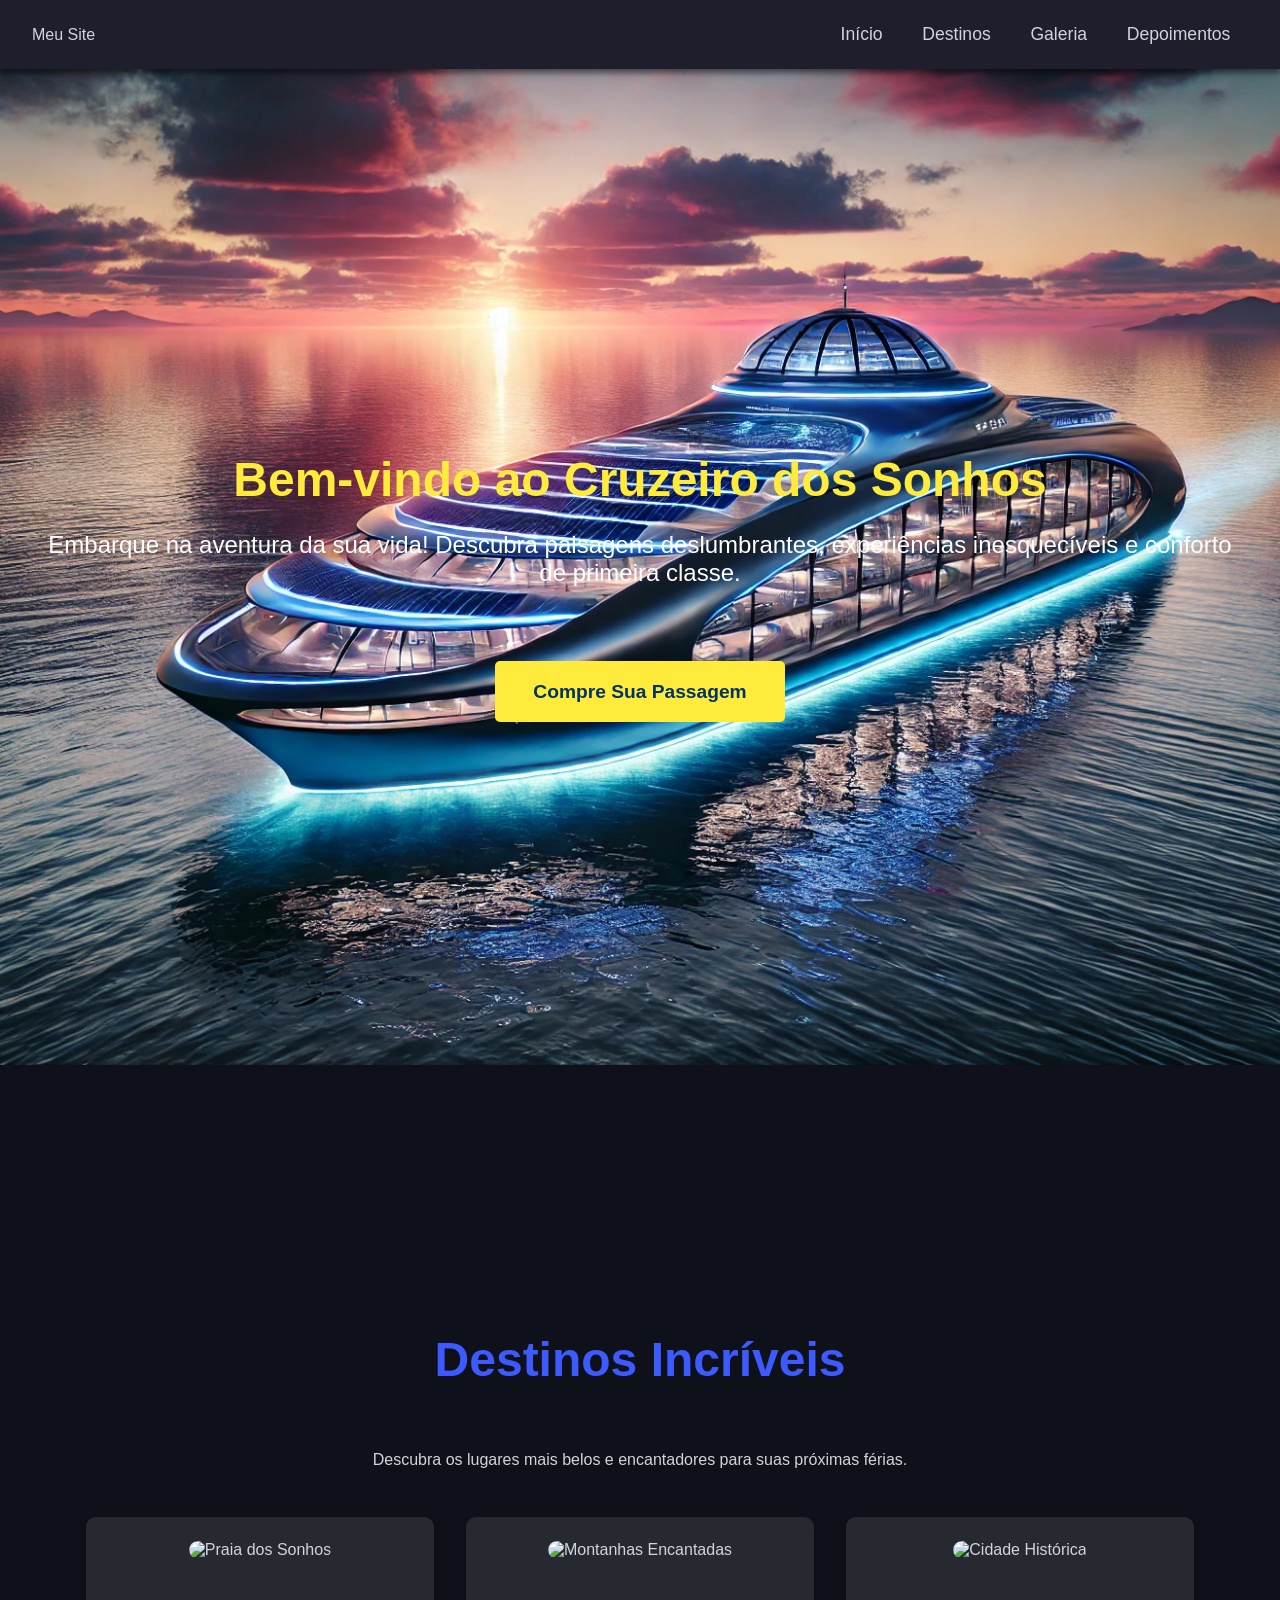
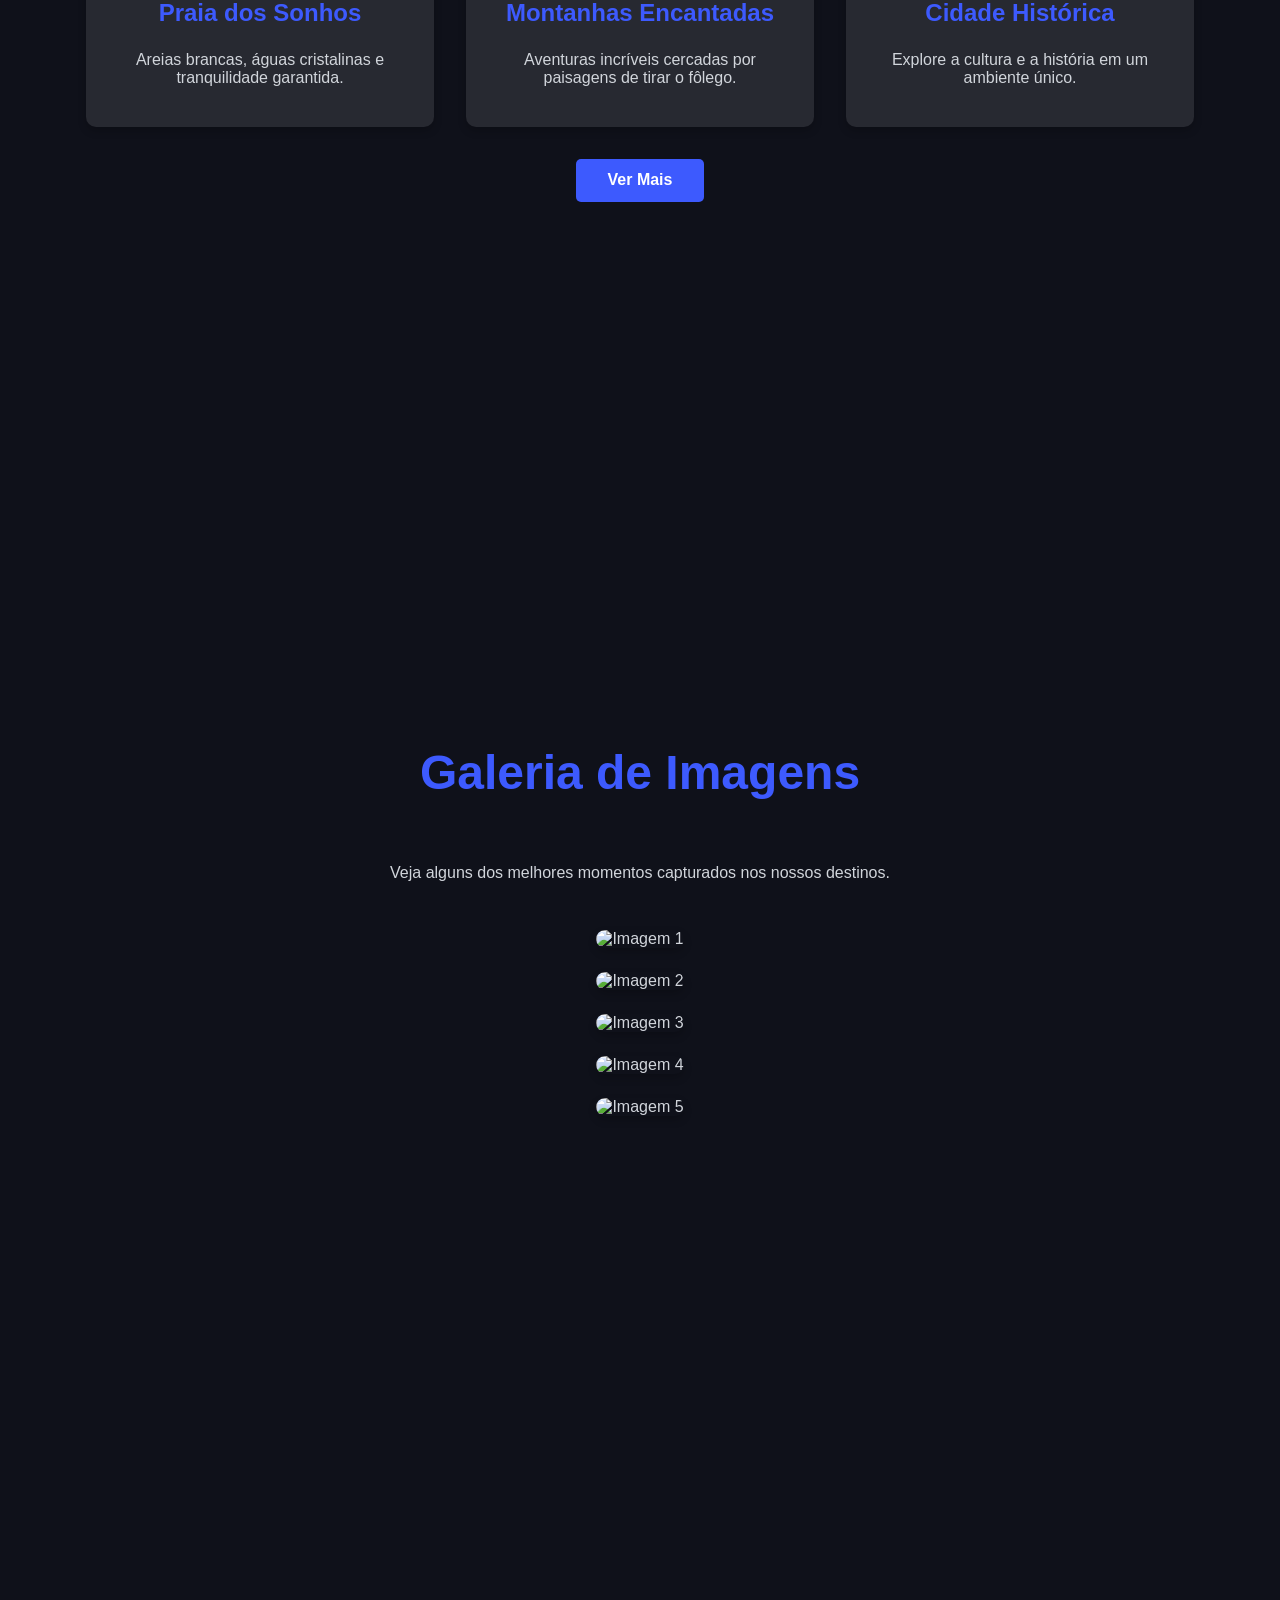
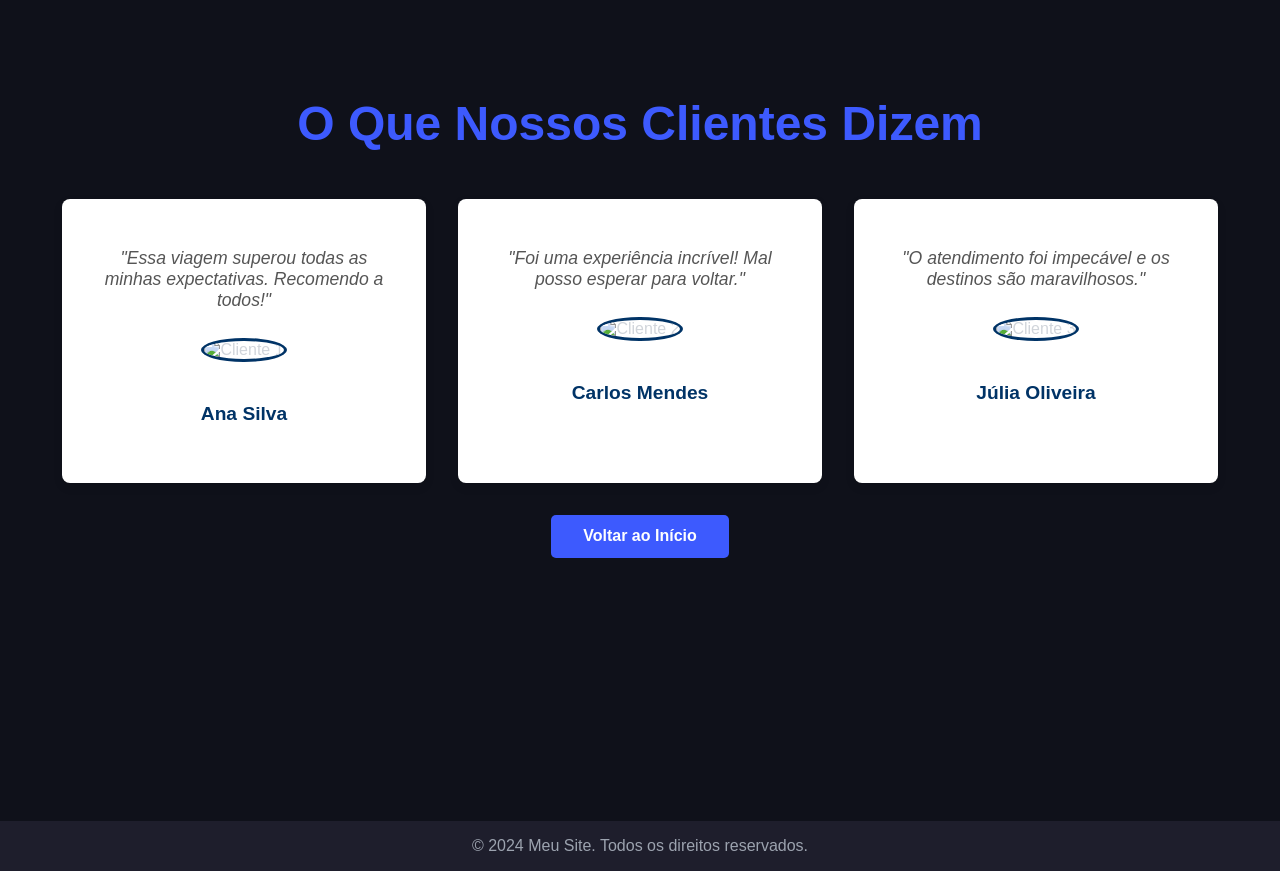
==== index.html @ 56c363d7 "feat: :art: basic landing page design" ====
<!DOCTYPE html>
<html lang="en">
  <head>
    <meta charset="UTF-8" />
    <meta name="viewport" content="width=device-width, initial-scale=1.0" />
    <link rel="stylesheet" href="styles.css" />
    <title>Website de Cruzeiro</title>
  </head>
  <body>
    <header class="header">
      <div class="logo">Meu Site</div>
      <nav class="navigation">
        <a href="#home">Início</a>
        <a href="#destinos">Destinos</a>
        <a href="#galeria">Galeria</a>
        <a href="#depoimentos">Depoimentos</a>
      </nav>
    </header>
    <!-- Seção Início -->
    <section id="home" class="full-screen-section home-section">
      <div class="home-content">
        <h1>Bem-vindo ao Cruzeiro dos Sonhos</h1>
        <p>
          Embarque na aventura da sua vida! Descubra paisagens deslumbrantes,
          experiências inesquecíveis e conforto de primeira classe.
        </p>
        <a href="compra.html" class="button">Compre Sua Passagem</a>
      </div>
    </section>

    <!-- Seção Destinos -->
    <section id="destinos" class="full-screen-section">
      <h1 class="section-title">Destinos Incríveis</h1>
      <p>
        Descubra os lugares mais belos e encantadores para suas próximas férias.
      </p>
      <div class="destino-cards">
        <div class="card">
          <img src="./image/destino1.jpg" alt="Praia dos Sonhos" />
          <h3>Praia dos Sonhos</h3>
          <p>Areias brancas, águas cristalinas e tranquilidade garantida.</p>
        </div>
        <div class="card">
          <img src="./image/destino2.jpg" alt="Montanhas Encantadas" />
          <h3>Montanhas Encantadas</h3>
          <p>Aventuras incríveis cercadas por paisagens de tirar o fôlego.</p>
        </div>
        <div class="card">
          <img src="./image/destino3.jpg" alt="Cidade Histórica" />
          <h3>Cidade Histórica</h3>
          <p>Explore a cultura e a história em um ambiente único.</p>
        </div>
      </div>
      <a href="#galeria" class="button">Ver Mais</a>
    </section>

    <!-- Seção Galeria -->
    <section id="galeria" class="full-screen-section">
      <h1 class="section-title">Galeria de Imagens</h1>
      <p>Veja alguns dos melhores momentos capturados nos nossos destinos.</p>
      <div class="galeria-images">
        <div class="galeria-image">
          <img src="./image/galeria1.jpg" alt="Imagem 1" />
        </div>
        <div class="galeria-image">
          <img src="./image/galeria2.jpg" alt="Imagem 2" />
        </div>
        <div class="galeria-image">
          <img src="./image/galeria3.jpg" alt="Imagem 3" />
        </div>
        <div class="galeria-image">
          <img src="./image/galeria4.jpg" alt="Imagem 4" />
        </div>
        <div class="galeria-image">
          <img src="./image/galeria5.jpg" alt="Imagem 5" />
        </div>
      </div>
    </section>

    <!-- Seção Depoimentos -->
    <section id="depoimentos" class="full-screen-section feedback-section">
      <h1 class="section-title">O Que Nossos Clientes Dizem</h1>
      <div class="feedback-container">
        <div class="feedback-card">
          <p>
            "Essa viagem superou todas as minhas expectativas. Recomendo a
            todos!"
          </p>
          <img
            class="feedback-image"
            src="./image/usuario1.jpg"
            alt="Cliente 1"
          />
          <h4>Ana Silva</h4>
        </div>
        <div class="feedback-card">
          <p>"Foi uma experiência incrível! Mal posso esperar para voltar."</p>
          <img
            class="feedback-image"
            src="./image/usuario2.jpg"
            alt="Cliente 2"
          />
          <h4>Carlos Mendes</h4>
        </div>
        <div class="feedback-card">
          <p>"O atendimento foi impecável e os destinos são maravilhosos."</p>
          <img
            class="feedback-image"
            src="./image/usuario3.jpg"
            alt="Cliente 3"
          />
          <h4>Júlia Oliveira</h4>
        </div>
      </div>
      <a href="#home" class="button">Voltar ao Início</a>
    </section>

    <footer class="footer">
      © 2024 Meu Site. Todos os direitos reservados.
    </footer>
  </body>
</html>
---- styles.css ----
/* =========================== */
/* Base */
/* =========================== */
body {
  font-family: "Poppins", sans-serif;
  margin: 0;
  padding: 0;
  background: #0f111a;
  color: #d1d5db;
  scroll-behavior: smooth;
}

/* =========================== */
/* Header */
/* =========================== */
.header {
  background: #1e1e2c;
  color: #d1d5db;
  padding: 1.5em 2em;
  display: flex;
  justify-content: space-between;
  align-items: center;
  position: sticky;
  top: 0;
  z-index: 1000;
  box-shadow: 0 4px 6px rgba(0, 0, 0, 0.5);
}

.navigation a {
  color: #d1d5db;
  margin: 0 1em;
  text-decoration: none;
  font-size: 1.1em;
  transition: color 0.3s ease;
}

.navigation a:hover {
  color: #3d5afe;
}

/* =========================== */
/* Seções em Tela Cheia */
/* =========================== */
.full-screen-section {
  height: 100vh; /* Ocupa 100% da altura da tela */
  display: flex;
  flex-direction: column;
  justify-content: center;
  align-items: center;
  text-align: center;
  padding: 2em;
  background-size: cover;
  background-position: center;
}

#home {
  background: url("image/cruzeiro.webp") no-repeat center center/cover;
}

#galeria {
  background: url("") no-repeat center center/cover;
}

#depoimentos {
  background: url("") no-repeat center center/cover;
}

/* =========================== */
/* Títulos das Seções */
/* =========================== */
.section-title {
  font-size: 3em;
  color: #3d5afe;
  margin-bottom: 1em;
}

/* =========================== */
/* Footer */
/* =========================== */
.footer {
  background: #1e1e2c;
  color: #9ca3af;
  text-align: center;
  padding: 1em 0;
}

/* =========================== */
/* Botões */
/* =========================== */
.button {
  display: inline-block;
  margin-top: 2em;
  padding: 0.8em 2em;
  background: #3d5afe;
  color: white;
  text-decoration: none;
  border-radius: 5px;
  font-weight: bold;
  transition: background 0.3s ease;
}

.button:hover {
  background: #536dfe;
}

/* =========================== */
/* Cartões de Destinos */
/* =========================== */
.destino-cards {
  display: flex;
  gap: 2em;
  justify-content: center;
  margin-top: 2em;
}

.card {
  background: rgba(255, 255, 255, 0.1);
  border-radius: 10px;
  padding: 1.5em;
  max-width: 300px;
  text-align: center;
  box-shadow: 0 4px 8px rgba(0, 0, 0, 0.2);
}

.card img {
  width: 100%;
  border-radius: 10px;
  margin-bottom: 1em;
}

.card h3 {
  font-size: 1.5em;
  color: #3d5afe;
}

.card p {
  font-size: 1em;
  color: #d1d5db;
}

/* =========================== */
/* Galeria de Imagens */
/* =========================== */
.galeria-images {
  display: grid;
  grid-template-columns: repeat(auto-fit, minmax(200px, 1fr));
  gap: 1.5em;
  margin-top: 2em;
}

.galeria-image img {
  width: 100%;
  border-radius: 10px;
  box-shadow: 0 4px 8px rgba(0, 0, 0, 0.2);
}

/* =========================== */
/* Depoimentos */
/* =========================== */
.feedback-section {
  background: #f5f5f5;
  padding: 4em 1em;
  text-align: center;
}

.feedback-container {
  display: flex;
  justify-content: center;
  gap: 2em;
  flex-wrap: wrap;
}

.feedback-card {
  background: #ffffff;
  box-shadow: 0 4px 10px rgba(0, 0, 0, 0.1);
  border-radius: 8px;
  padding: 2em;
  max-width: 300px;
  text-align: center;
  transition: transform 0.3s ease, box-shadow 0.3s ease;
}

.feedback-card:hover {
  transform: translateY(-10px);
  box-shadow: 0 6px 15px rgba(0, 0, 0, 0.2);
}

.feedback-card p {
  font-size: 1.1em;
  color: #555555;
  margin-bottom: 1.5em;
  font-style: italic;
}

.feedback-card img {
  width: 80px;
  height: 80px;
  border-radius: 50%;
  margin-bottom: 1em;
  border: 3px solid #003366;
}

.feedback-card h4 {
  font-size: 1.2em;
  font-weight: bold;
  color: #003366;
}

/* =========================== */
/* Seção Início */
/* =========================== */
.home-section {
  display: flex;
  justify-content: center;
  align-items: center;
  text-align: center;
  background: linear-gradient(to bottom right, #003366, #3d5afe);
  color: white;
  padding: 3em;
}

.home-content h1 {
  font-size: 3em;
  margin-bottom: 0.5em;
  color: #ffeb3b;
}

.home-content p {
  font-size: 1.5em;
  margin-bottom: 1.5em;
  color: #ffffff;
}

.home-content .button {
  background: #ffeb3b;
  color: #003366;
  padding: 1em 2em;
  font-size: 1.2em;
  font-weight: bold;
  border-radius: 5px;
  transition: transform 0.3s ease, background 0.3s ease;
}

.home-content .button:hover {
  transform: scale(1.05);
  background: #ffd700;
}
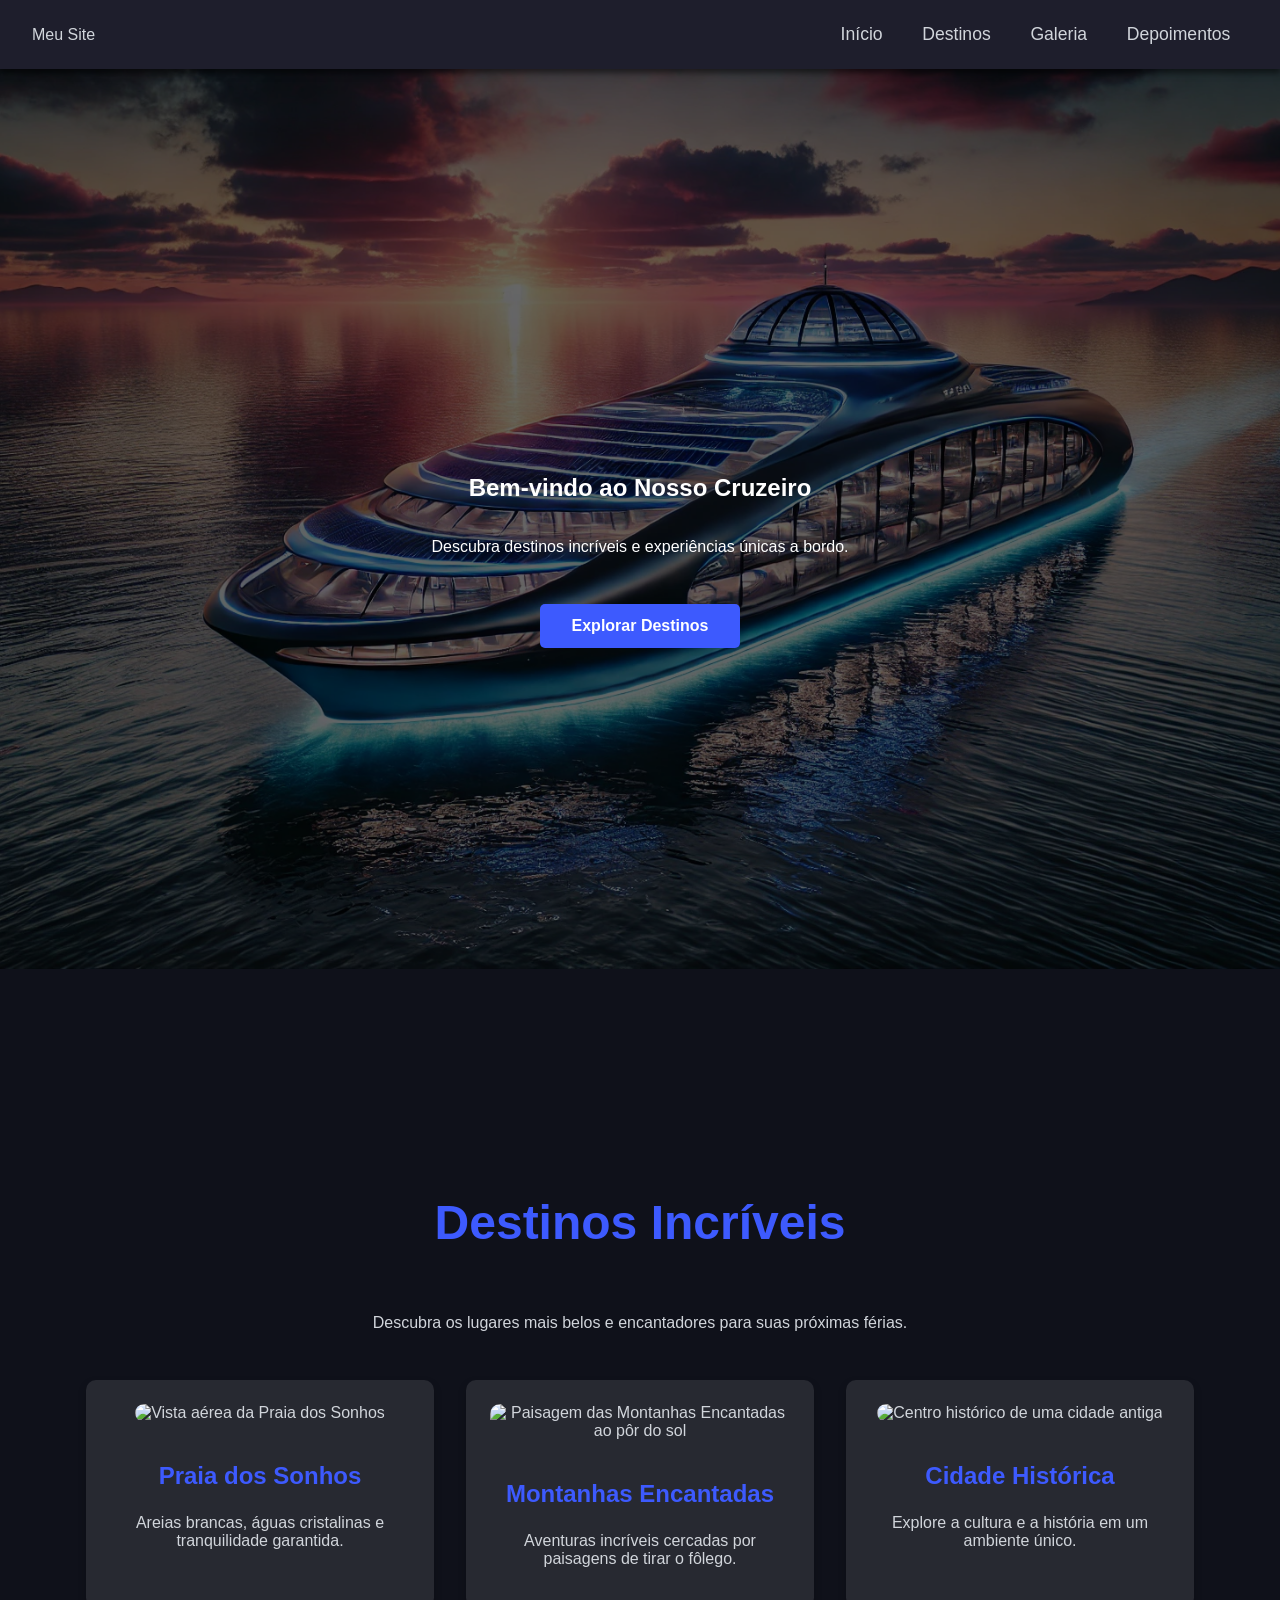
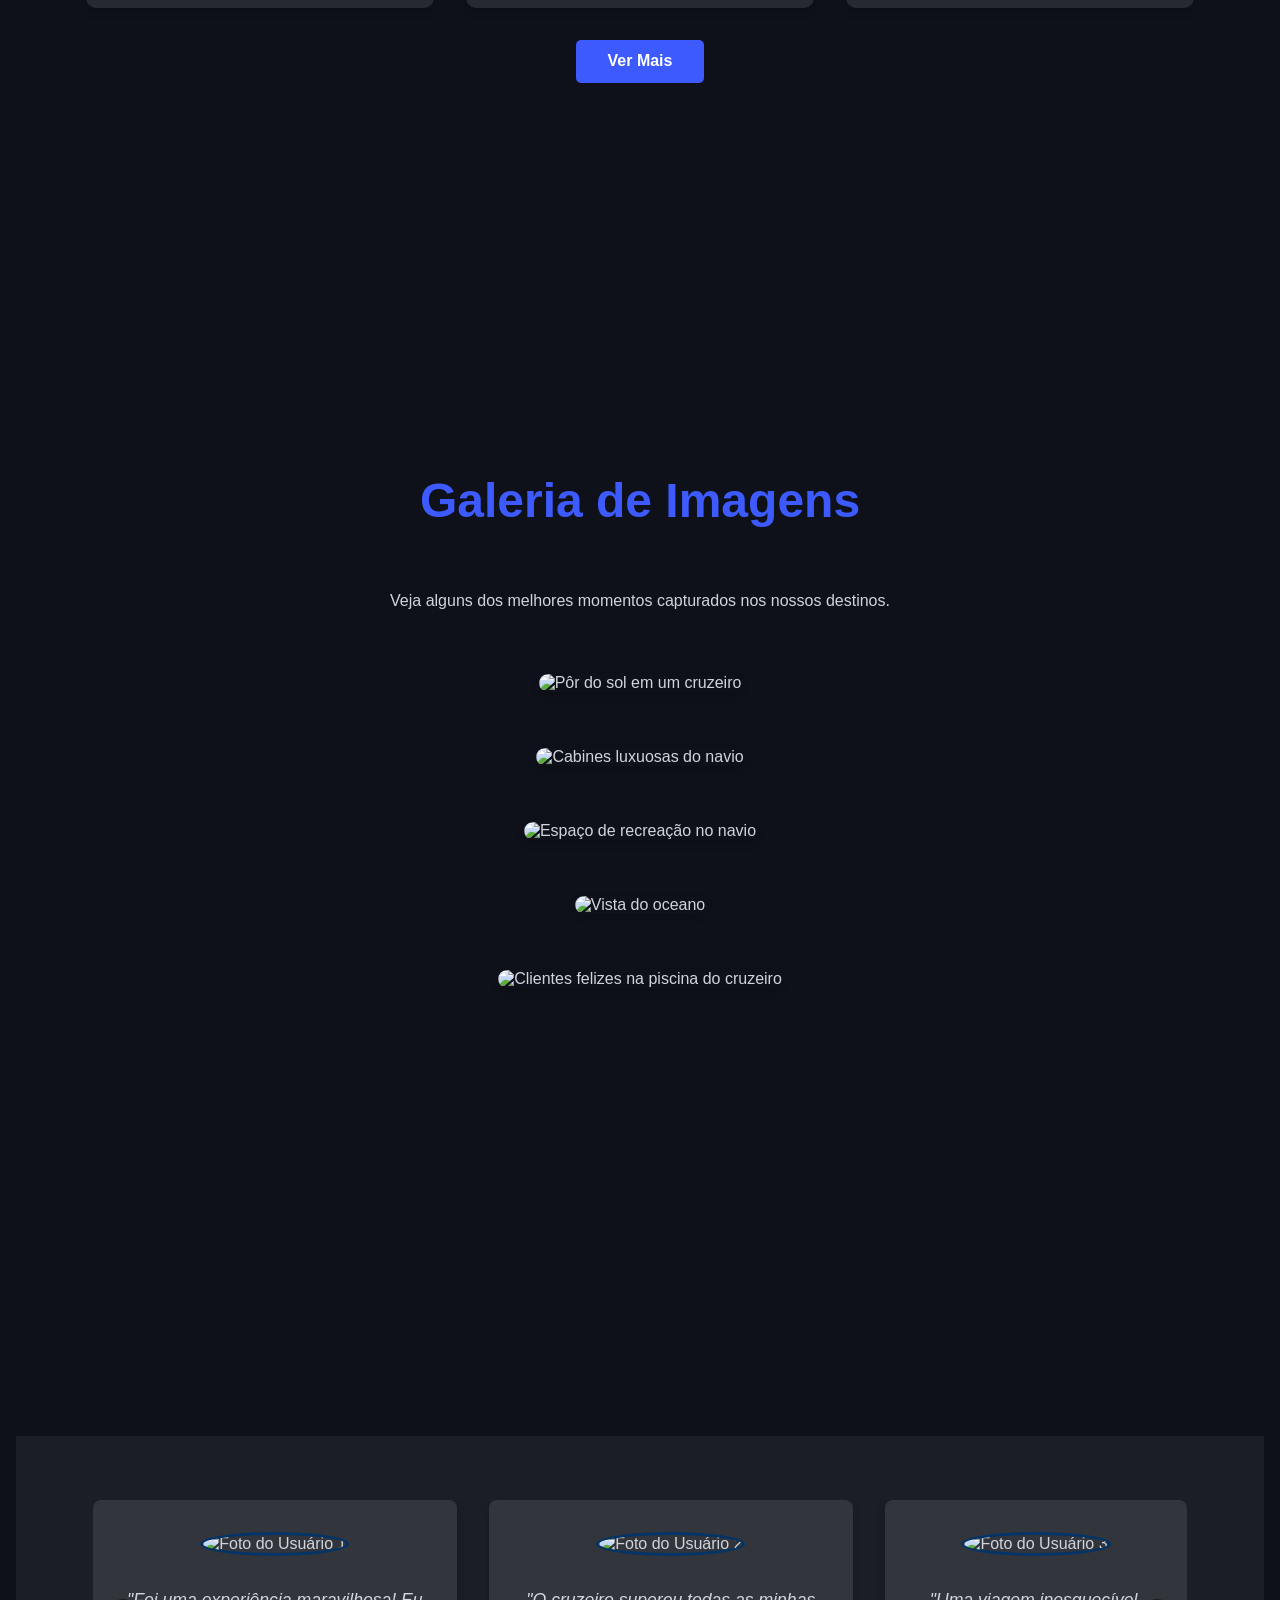
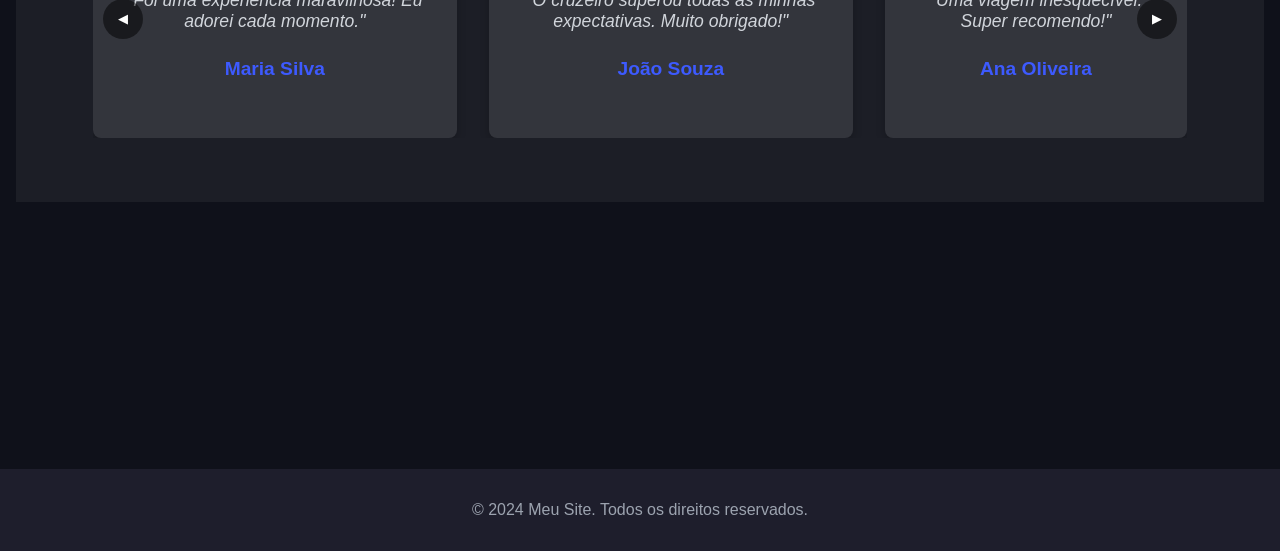
==== commit 3c4a9b24: "feat: some changes to the page style" ====
--- a/index.html
+++ b/index.html
@@ -1,122 +1,156 @@
 <!DOCTYPE html>
-<html lang="en">
+<html lang="pt-BR">
   <head>
     <meta charset="UTF-8" />
     <meta name="viewport" content="width=device-width, initial-scale=1.0" />
+    <meta
+      name="description"
+      content="Cruzeiro dos Sonhos - Descubra destinos incríveis e experiências inesquecíveis."
+    />
     <link rel="stylesheet" href="styles.css" />
-    <title>Website de Cruzeiro</title>
+    <title>Cruzeiro dos Sonhos</title>
   </head>
   <body>
     <header class="header">
-      <div class="logo">Meu Site</div>
-      <nav class="navigation">
+      <div class="logo" aria-label="Logo do site">Meu Site</div>
+      <nav class="navigation" aria-label="Menu de navegação principal">
         <a href="#home">Início</a>
         <a href="#destinos">Destinos</a>
         <a href="#galeria">Galeria</a>
         <a href="#depoimentos">Depoimentos</a>
       </nav>
     </header>
-    <!-- Seção Início -->
-    <section id="home" class="full-screen-section home-section">
-      <div class="home-content">
-        <h1>Bem-vindo ao Cruzeiro dos Sonhos</h1>
+
+    <main>
+      <!-- Seção Início -->
+      <section id="home">
+        <div class="content">
+          <h1>Bem-vindo ao Nosso Cruzeiro</h1>
+          <p>Descubra destinos incríveis e experiências únicas a bordo.</p>
+          <a href="#destinos" class="button">Explorar Destinos</a>
+        </div>
+      </section>
+
+      <!-- Seção Destinos -->
+      <section id="destinos" class="full-screen-section">
+        <h2 class="section-title">Destinos Incríveis</h2>
         <p>
-          Embarque na aventura da sua vida! Descubra paisagens deslumbrantes,
-          experiências inesquecíveis e conforto de primeira classe.
+          Descubra os lugares mais belos e encantadores para suas próximas
+          férias.
         </p>
-        <a href="compra.html" class="button">Compre Sua Passagem</a>
-      </div>
-    </section>
+        <div class="destino-cards">
+          <article class="card">
+            <img
+              src="./image/destino1.jpg"
+              alt="Vista aérea da Praia dos Sonhos"
+            />
+            <h3>Praia dos Sonhos</h3>
+            <p>Areias brancas, águas cristalinas e tranquilidade garantida.</p>
+          </article>
+          <article class="card">
+            <img
+              src="./image/destino2.jpg"
+              alt="Paisagem das Montanhas Encantadas ao pôr do sol"
+            />
+            <h3>Montanhas Encantadas</h3>
+            <p>Aventuras incríveis cercadas por paisagens de tirar o fôlego.</p>
+          </article>
+          <article class="card">
+            <img
+              src="./image/destino3.jpg"
+              alt="Centro histórico de uma cidade antiga"
+            />
+            <h3>Cidade Histórica</h3>
+            <p>Explore a cultura e a história em um ambiente único.</p>
+          </article>
+        </div>
+        <a href="#galeria" class="button">Ver Mais</a>
+      </section>
 
-    <!-- Seção Destinos -->
-    <section id="destinos" class="full-screen-section">
-      <h1 class="section-title">Destinos Incríveis</h1>
-      <p>
-        Descubra os lugares mais belos e encantadores para suas próximas férias.
-      </p>
-      <div class="destino-cards">
-        <div class="card">
-          <img src="./image/destino1.jpg" alt="Praia dos Sonhos" />
-          <h3>Praia dos Sonhos</h3>
-          <p>Areias brancas, águas cristalinas e tranquilidade garantida.</p>
+      <!-- Seção Galeria -->
+      <section id="galeria" class="full-screen-section">
+        <h2 class="section-title">Galeria de Imagens</h2>
+        <p>Veja alguns dos melhores momentos capturados nos nossos destinos.</p>
+        <div class="galeria-images">
+          <figure class="galeria-image">
+            <img src="./image/galeria1.jpg" alt="Pôr do sol em um cruzeiro" />
+          </figure>
+          <figure class="galeria-image">
+            <img src="./image/galeria2.jpg" alt="Cabines luxuosas do navio" />
+          </figure>
+          <figure class="galeria-image">
+            <img
+              src="./image/galeria3.jpg"
+              alt="Espaço de recreação no navio"
+            />
+          </figure>
+          <figure class="galeria-image">
+            <img src="./image/galeria4.jpg" alt="Vista do oceano" />
+          </figure>
+          <figure class="galeria-image">
+            <img
+              src="./image/galeria5.jpg"
+              alt="Clientes felizes na piscina do cruzeiro"
+            />
+          </figure>
         </div>
-        <div class="card">
-          <img src="./image/destino2.jpg" alt="Montanhas Encantadas" />
-          <h3>Montanhas Encantadas</h3>
-          <p>Aventuras incríveis cercadas por paisagens de tirar o fôlego.</p>
-        </div>
-        <div class="card">
-          <img src="./image/destino3.jpg" alt="Cidade Histórica" />
-          <h3>Cidade Histórica</h3>
-          <p>Explore a cultura e a história em um ambiente único.</p>
+      </section>
+
+      <!-- Seção Depoimentos -->
+      <div id="depoimentos">
+        <div class="feedback-section">
+          <div class="carousel-container">
+            <div class="carousel">
+              <!-- Depoimento 1 -->
+              <div class="feedback-card">
+                <img
+                  src="image/usuario1.jpg"
+                  alt="Foto do Usuário 1"
+                  class="user-photo"
+                />
+                <p>
+                  "Foi uma experiência maravilhosa! Eu adorei cada momento."
+                </p>
+                <h4>Maria Silva</h4>
+              </div>
+
+              <!-- Depoimento 2 -->
+              <div class="feedback-card">
+                <img
+                  src="image/usuario2.jpg"
+                  alt="Foto do Usuário 2"
+                  class="user-photo"
+                />
+                <p>
+                  "O cruzeiro superou todas as minhas expectativas. Muito
+                  obrigado!"
+                </p>
+                <h4>João Souza</h4>
+              </div>
+
+              <!-- Depoimento 3 -->
+              <div class="feedback-card">
+                <img
+                  src="image/usuario3.jpg"
+                  alt="Foto do Usuário 3"
+                  class="user-photo"
+                />
+                <p>"Uma viagem inesquecível. Super recomendo!"</p>
+                <h4>Ana Oliveira</h4>
+              </div>
+            </div>
+
+            <!-- Botões do Carrossel -->
+            <button class="carousel-button left-button">&#9664;</button>
+            <button class="carousel-button right-button">&#9654;</button>
+          </div>
         </div>
       </div>
-      <a href="#galeria" class="button">Ver Mais</a>
-    </section>
-
-    <!-- Seção Galeria -->
-    <section id="galeria" class="full-screen-section">
-      <h1 class="section-title">Galeria de Imagens</h1>
-      <p>Veja alguns dos melhores momentos capturados nos nossos destinos.</p>
-      <div class="galeria-images">
-        <div class="galeria-image">
-          <img src="./image/galeria1.jpg" alt="Imagem 1" />
-        </div>
-        <div class="galeria-image">
-          <img src="./image/galeria2.jpg" alt="Imagem 2" />
-        </div>
-        <div class="galeria-image">
-          <img src="./image/galeria3.jpg" alt="Imagem 3" />
-        </div>
-        <div class="galeria-image">
-          <img src="./image/galeria4.jpg" alt="Imagem 4" />
-        </div>
-        <div class="galeria-image">
-          <img src="./image/galeria5.jpg" alt="Imagem 5" />
-        </div>
-      </div>
-    </section>
-
-    <!-- Seção Depoimentos -->
-    <section id="depoimentos" class="full-screen-section feedback-section">
-      <h1 class="section-title">O Que Nossos Clientes Dizem</h1>
-      <div class="feedback-container">
-        <div class="feedback-card">
-          <p>
-            "Essa viagem superou todas as minhas expectativas. Recomendo a
-            todos!"
-          </p>
-          <img
-            class="feedback-image"
-            src="./image/usuario1.jpg"
-            alt="Cliente 1"
-          />
-          <h4>Ana Silva</h4>
-        </div>
-        <div class="feedback-card">
-          <p>"Foi uma experiência incrível! Mal posso esperar para voltar."</p>
-          <img
-            class="feedback-image"
-            src="./image/usuario2.jpg"
-            alt="Cliente 2"
-          />
-          <h4>Carlos Mendes</h4>
-        </div>
-        <div class="feedback-card">
-          <p>"O atendimento foi impecável e os destinos são maravilhosos."</p>
-          <img
-            class="feedback-image"
-            src="./image/usuario3.jpg"
-            alt="Cliente 3"
-          />
-          <h4>Júlia Oliveira</h4>
-        </div>
-      </div>
-      <a href="#home" class="button">Voltar ao Início</a>
-    </section>
+    </main>
 
     <footer class="footer">
-      © 2024 Meu Site. Todos os direitos reservados.
+      <p>© 2024 Meu Site. Todos os direitos reservados.</p>
     </footer>
+    <script src="./script.js"></script>
   </body>
 </html>
--- a/styles.css
+++ b/styles.css
@@ -41,28 +41,109 @@
 /* =========================== */
 /* Seções em Tela Cheia */
 /* =========================== */
+#depoimentos,
 .full-screen-section {
-  height: 100vh; /* Ocupa 100% da altura da tela */
+  min-height: 100vh; /* Garante que cada seção ocupe 100% da altura da tela */
   display: flex;
   flex-direction: column;
   justify-content: center;
   align-items: center;
   text-align: center;
   padding: 2em;
-  background-size: cover;
-  background-position: center;
+  box-sizing: border-box; /* Para garantir que o padding não sobreponha o tamanho da tela */
 }
 
 #home {
   background: url("image/cruzeiro.webp") no-repeat center center/cover;
-}
-
-#galeria {
-  background: url("") no-repeat center center/cover;
-}
-
-#depoimentos {
-  background: url("") no-repeat center center/cover;
+  position: relative;
+  color: white;
+  height: 100vh; /* Garante que ocupa 100% da altura da tela */
+}
+
+#home::before {
+  content: "";
+  position: absolute;
+  top: 0;
+  left: 0;
+  width: 100%;
+  height: 100%;
+  background: rgba(0, 0, 0, 0.6); /* Sobreposição escura */
+  z-index: 1;
+}
+
+#home .content {
+  position: relative;
+  z-index: 2; /* Garante que o texto esteja acima da sobreposição */
+  text-align: center;
+  padding: 2em;
+  display: flex;
+  flex-direction: column;
+  justify-content: center;
+  align-items: center;
+  height: 100%; /* Centraliza verticalmente o conteúdo */
+}
+
+/* Seção de Depoimentos */
+.feedback-section {
+  padding: 4em 1em;
+  text-align: center;
+  background: #1c1e26; /* Mantendo a consistência */
+  width: 100%;
+}
+
+.carousel-container {
+  position: relative;
+  display: flex;
+  justify-content: center;
+  align-items: center;
+  overflow: hidden; /* Garante que apenas um depoimento seja visível */
+  max-width: 90%;
+  margin: 0 auto;
+}
+
+.carousel {
+  display: flex;
+  gap: 2em;
+  transition: transform 0.5s ease; /* Para animação suave */
+}
+
+.carousel-button {
+  position: absolute;
+  top: 50%;
+  transform: translateY(-50%);
+  background: rgba(0, 0, 0, 0.5);
+  color: white;
+  border: none;
+  border-radius: 50%;
+  width: 40px;
+  height: 40px;
+  display: flex;
+  justify-content: center;
+  align-items: center;
+  cursor: pointer;
+  z-index: 2;
+}
+
+.left-button {
+  left: 10px;
+}
+
+.right-button {
+  right: 10px;
+}
+
+.carousel-button:hover {
+  background: rgba(0, 0, 0, 0.8);
+}
+
+/* Estilizando a foto do usuário */
+.user-photo {
+  width: 80px;
+  height: 80px;
+  border-radius: 50%;
+  margin-bottom: 1em;
+  border: 3px solid #003366;
+  object-fit: cover; /* Garante que a imagem preencha o círculo */
 }
 
 /* =========================== */
@@ -96,11 +177,12 @@
   text-decoration: none;
   border-radius: 5px;
   font-weight: bold;
-  transition: background 0.3s ease;
+  transition: background 0.3s ease, transform 0.2s ease;
 }
 
 .button:hover {
   background: #536dfe;
+  transform: scale(1.05);
 }
 
 /* =========================== */
@@ -157,22 +239,9 @@
 /* =========================== */
 /* Depoimentos */
 /* =========================== */
-.feedback-section {
-  background: #f5f5f5;
-  padding: 4em 1em;
-  text-align: center;
-}
-
-.feedback-container {
-  display: flex;
-  justify-content: center;
-  gap: 2em;
-  flex-wrap: wrap;
-}
-
 .feedback-card {
-  background: #ffffff;
-  box-shadow: 0 4px 10px rgba(0, 0, 0, 0.1);
+  background: rgba(255, 255, 255, 0.1);
+  box-shadow: 0 4px 10px rgba(0, 0, 0, 0.2);
   border-radius: 8px;
   padding: 2em;
   max-width: 300px;
@@ -182,41 +251,38 @@
 
 .feedback-card:hover {
   transform: translateY(-10px);
-  box-shadow: 0 6px 15px rgba(0, 0, 0, 0.2);
+  box-shadow: 0 6px 15px rgba(0, 0, 0, 0.3);
 }
 
 .feedback-card p {
   font-size: 1.1em;
-  color: #555555;
+  color: #d1d5db;
   margin-bottom: 1.5em;
   font-style: italic;
 }
 
-.feedback-card img {
+.feedback-card h4 {
+  font-size: 1.2em;
+  font-weight: bold;
+  color: #3d5afe;
+}
+
+/* Estilizando a foto do usuário */
+.user-photo {
   width: 80px;
   height: 80px;
   border-radius: 50%;
   margin-bottom: 1em;
   border: 3px solid #003366;
-}
-
-.feedback-card h4 {
-  font-size: 1.2em;
-  font-weight: bold;
-  color: #003366;
+  object-fit: cover; /* Garante que a imagem preencha o círculo */
 }
 
 /* =========================== */
 /* Seção Início */
 /* =========================== */
 .home-section {
-  display: flex;
-  justify-content: center;
-  align-items: center;
-  text-align: center;
-  background: linear-gradient(to bottom right, #003366, #3d5afe);
-  color: white;
-  padding: 3em;
+  text-align: center;
+  color: white;
 }
 
 .home-content h1 {
@@ -238,10 +304,64 @@
   font-size: 1.2em;
   font-weight: bold;
   border-radius: 5px;
-  transition: transform 0.3s ease, background 0.3s ease;
 }
 
 .home-content .button:hover {
-  transform: scale(1.05);
   background: #ffd700;
 }
+.carousel-container {
+  position: relative;
+  display: flex;
+  justify-content: center;
+  align-items: center;
+  overflow: hidden; /* Garante que apenas um depoimento seja visível */
+  max-width: 90%;
+  margin: 0 auto;
+}
+
+.carousel {
+  display: flex;
+  gap: 2em;
+  transition: transform 0.5s ease; /* Para animação suave */
+}
+
+.carousel-button {
+  position: absolute;
+  top: 50%;
+  transform: translateY(-50%);
+  background: rgba(0, 0, 0, 0.5);
+  color: white;
+  border: none;
+  border-radius: 50%;
+  width: 40px;
+  height: 40px;
+  display: flex;
+  justify-content: center;
+  align-items: center;
+  cursor: pointer;
+  z-index: 2;
+}
+
+.left-button {
+  left: 10px;
+}
+
+.right-button {
+  right: 10px;
+}
+
+.carousel-button:hover {
+  background: rgba(0, 0, 0, 0.8);
+}
+@media (max-width: 768px) {
+  .carousel {
+    flex-direction: column;
+    gap: 1em;
+  }
+
+  .carousel-button {
+    width: 30px;
+    height: 30px;
+    font-size: 0.8em;
+  }
+}
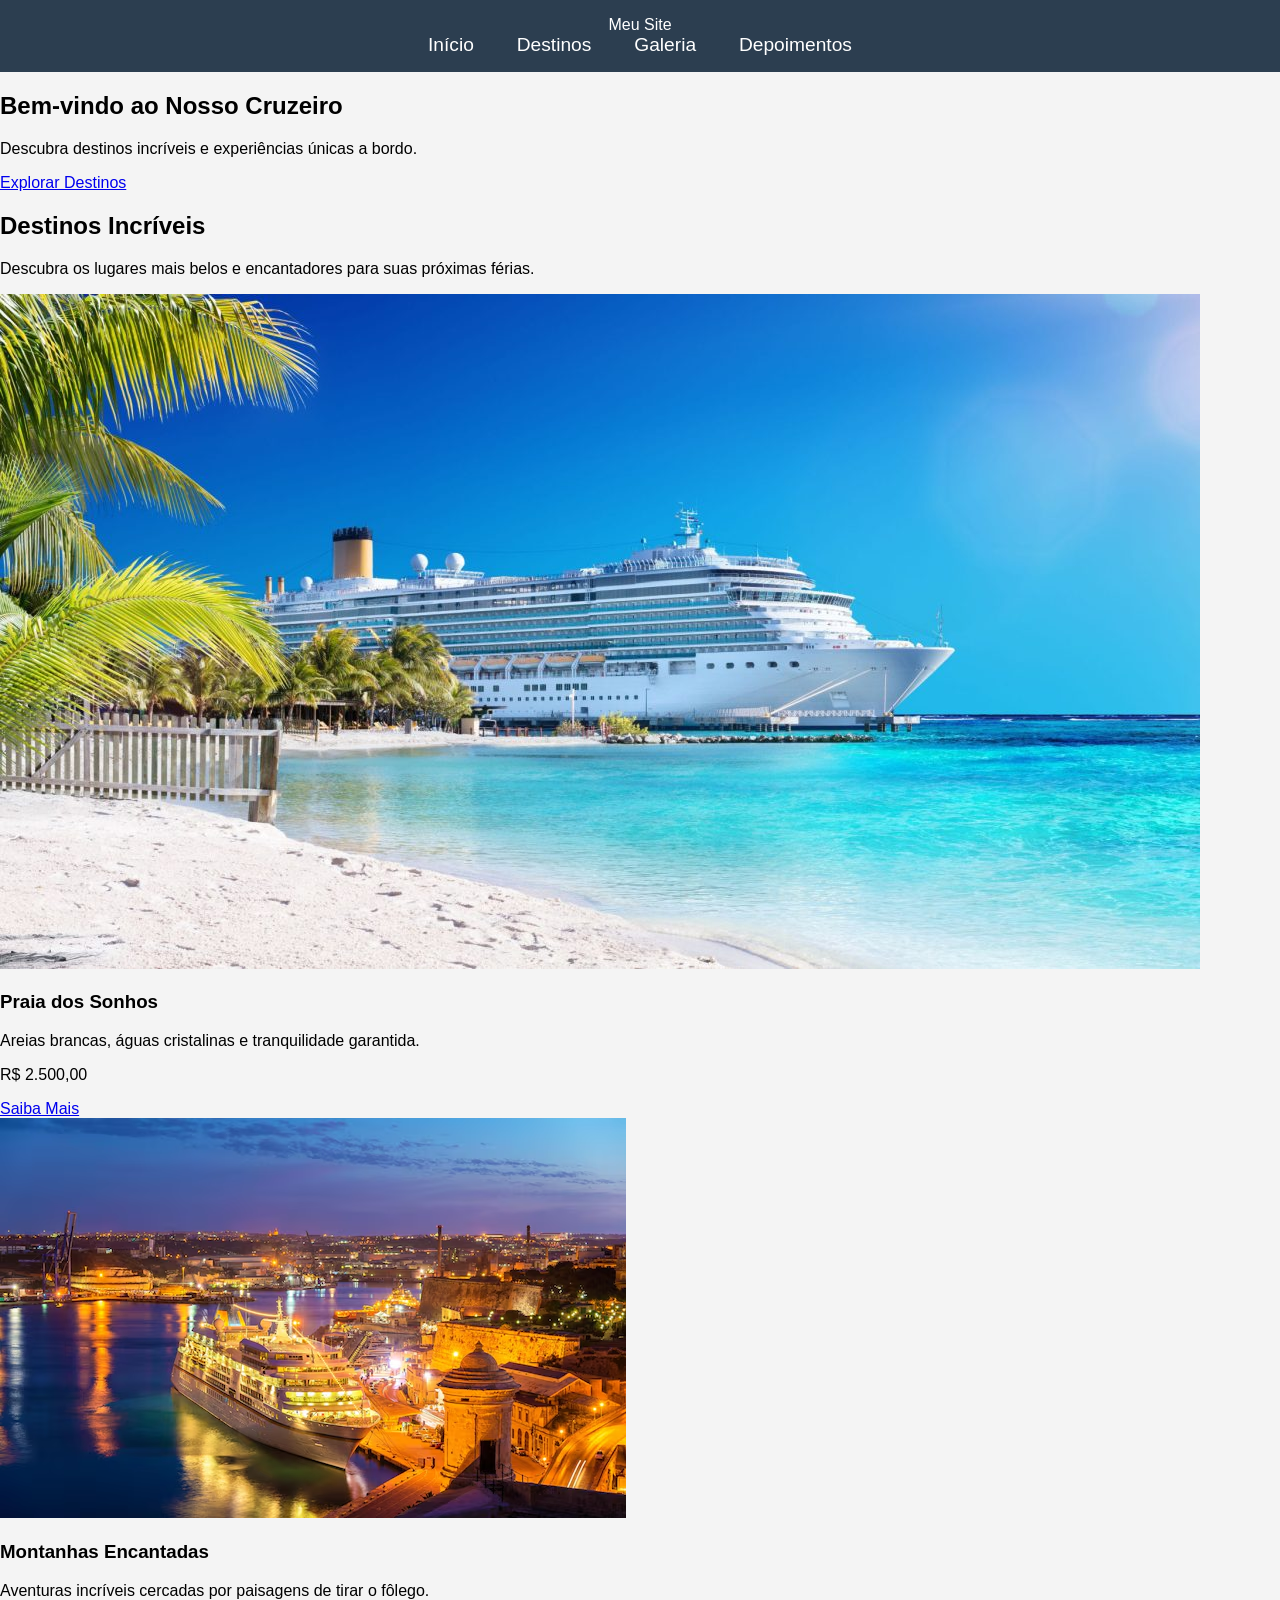
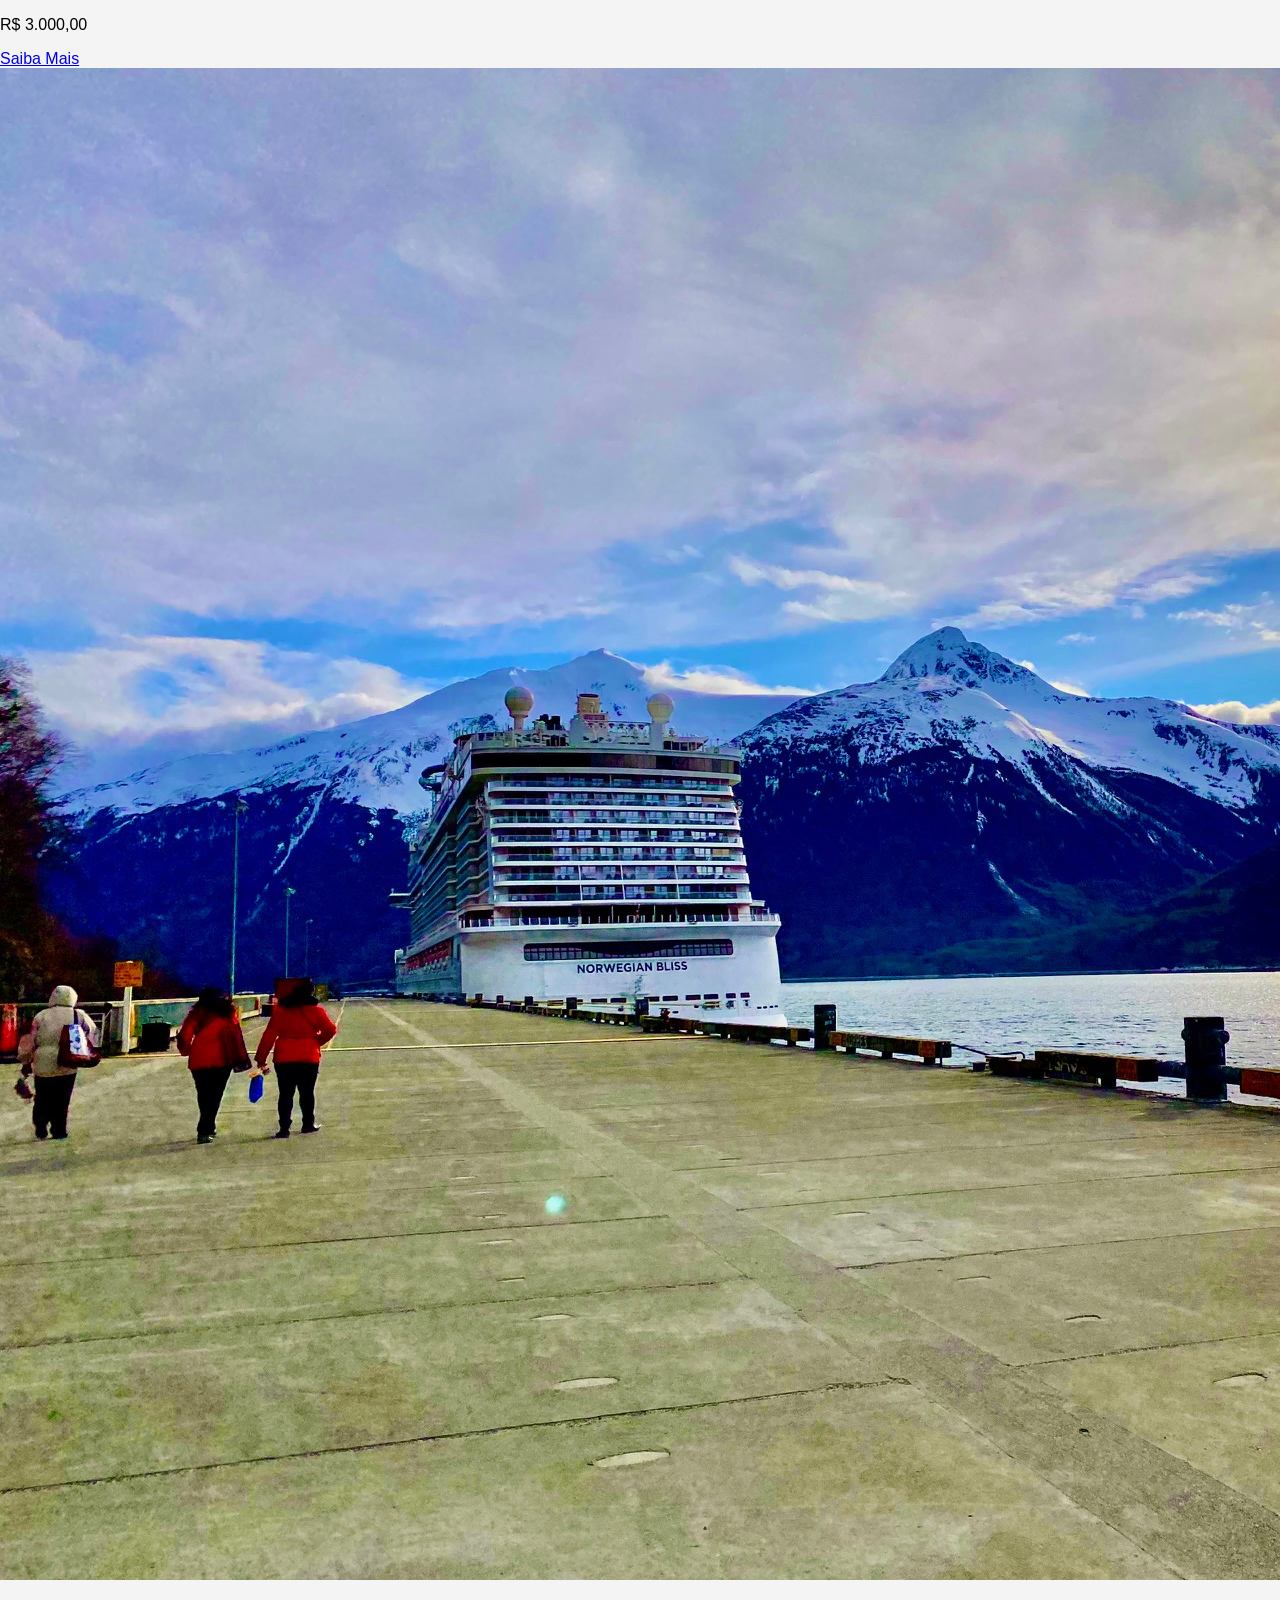
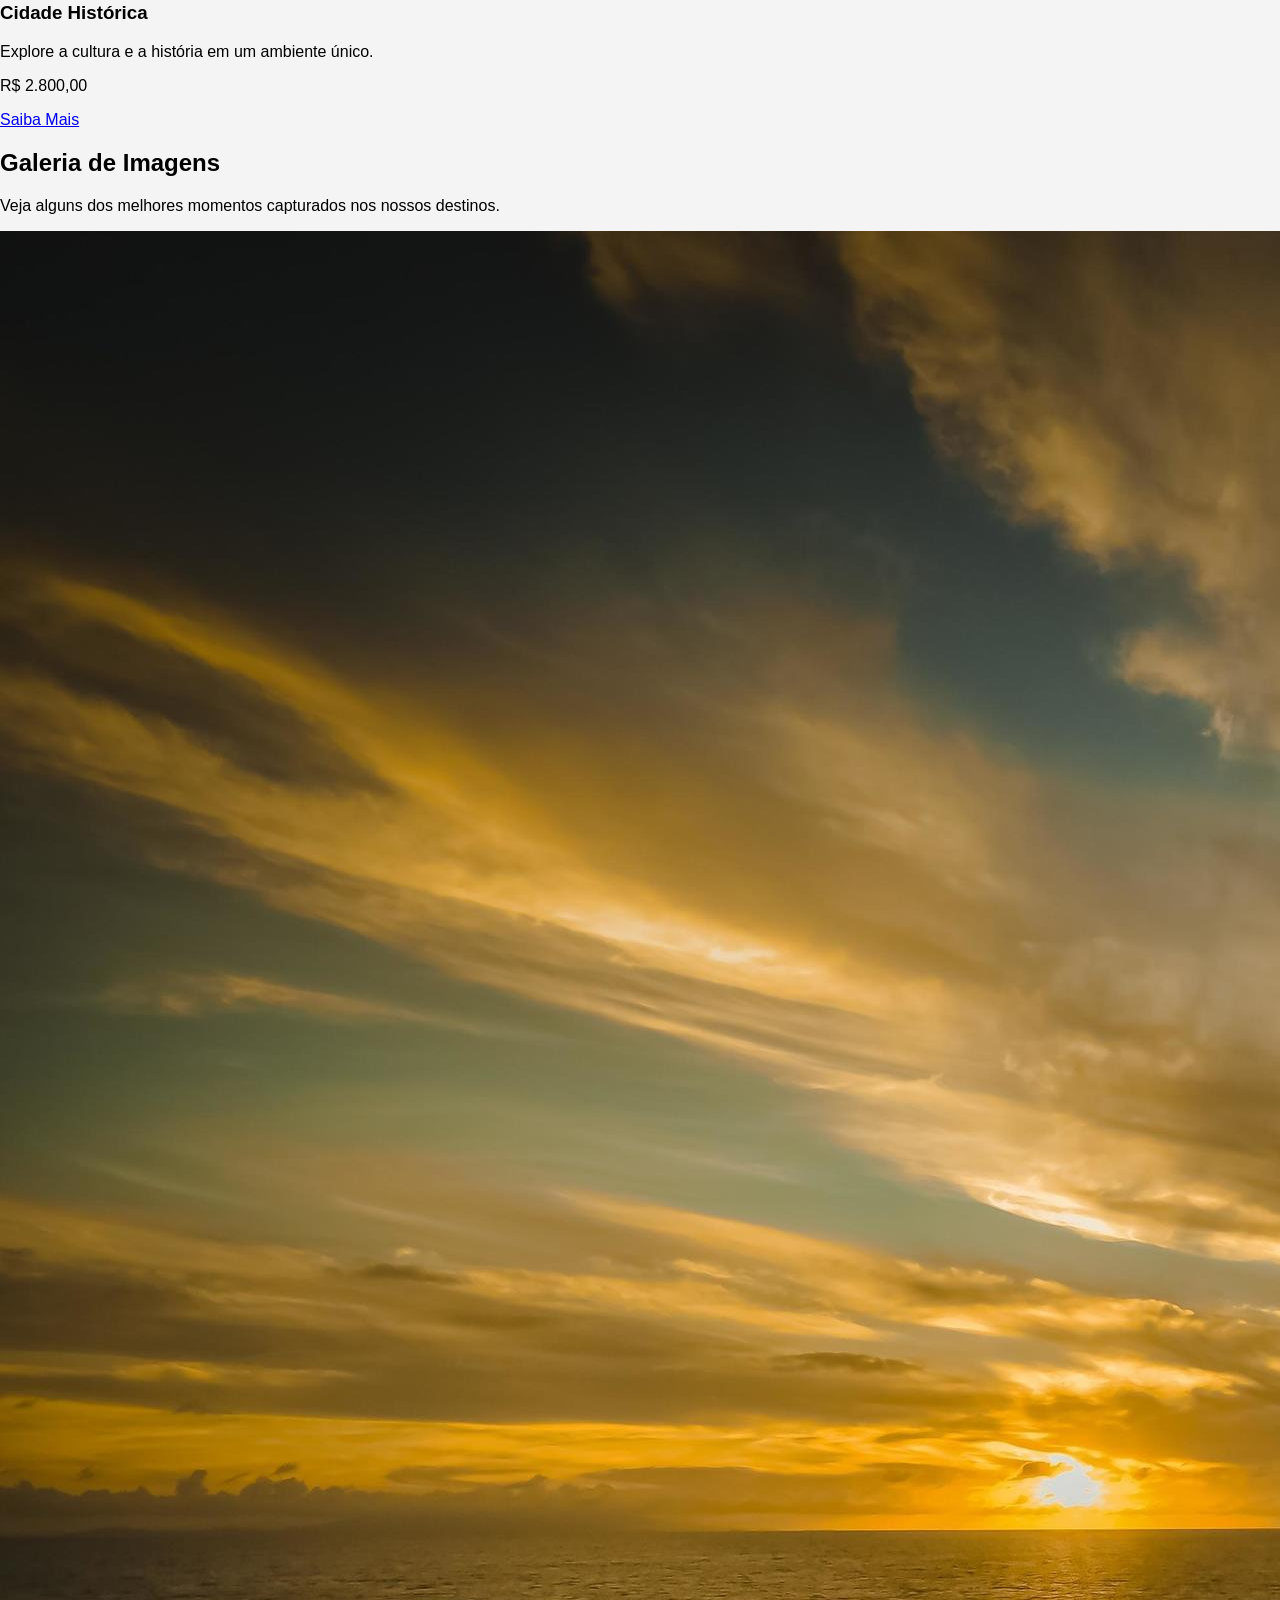
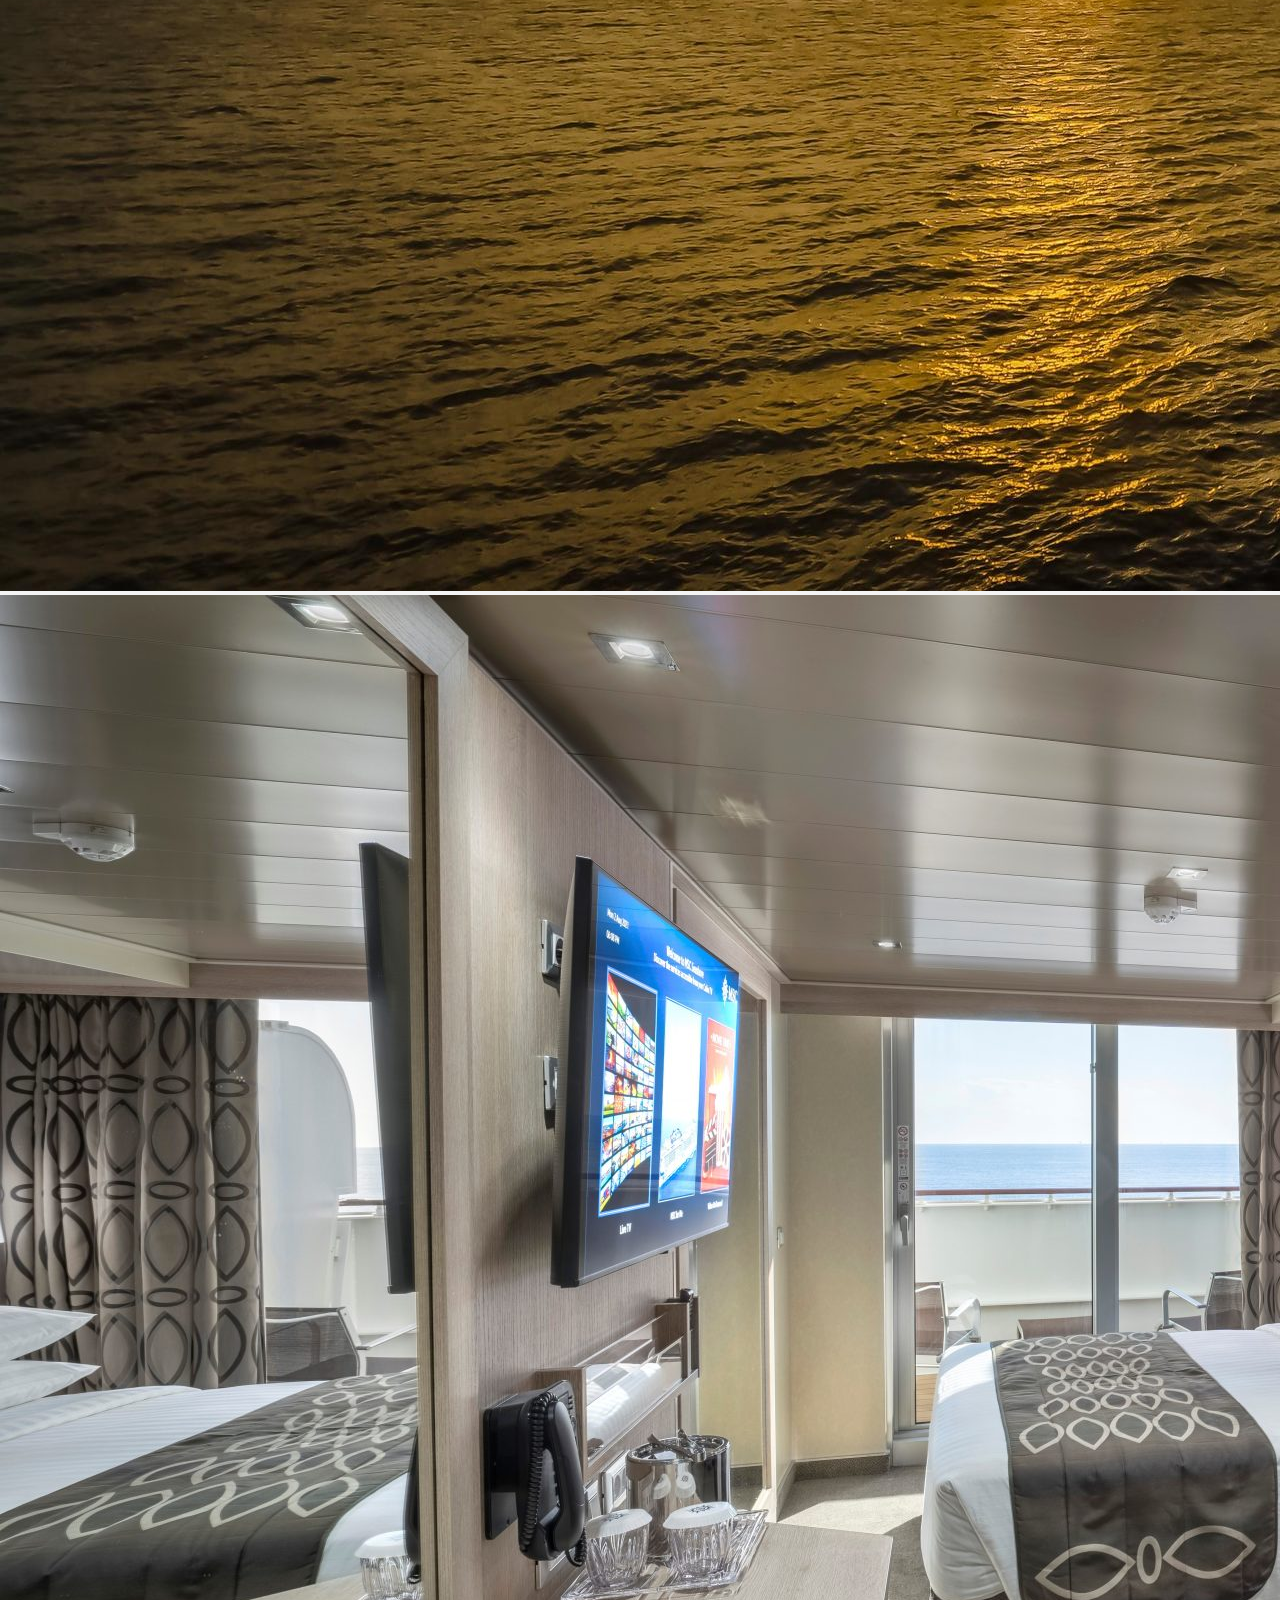
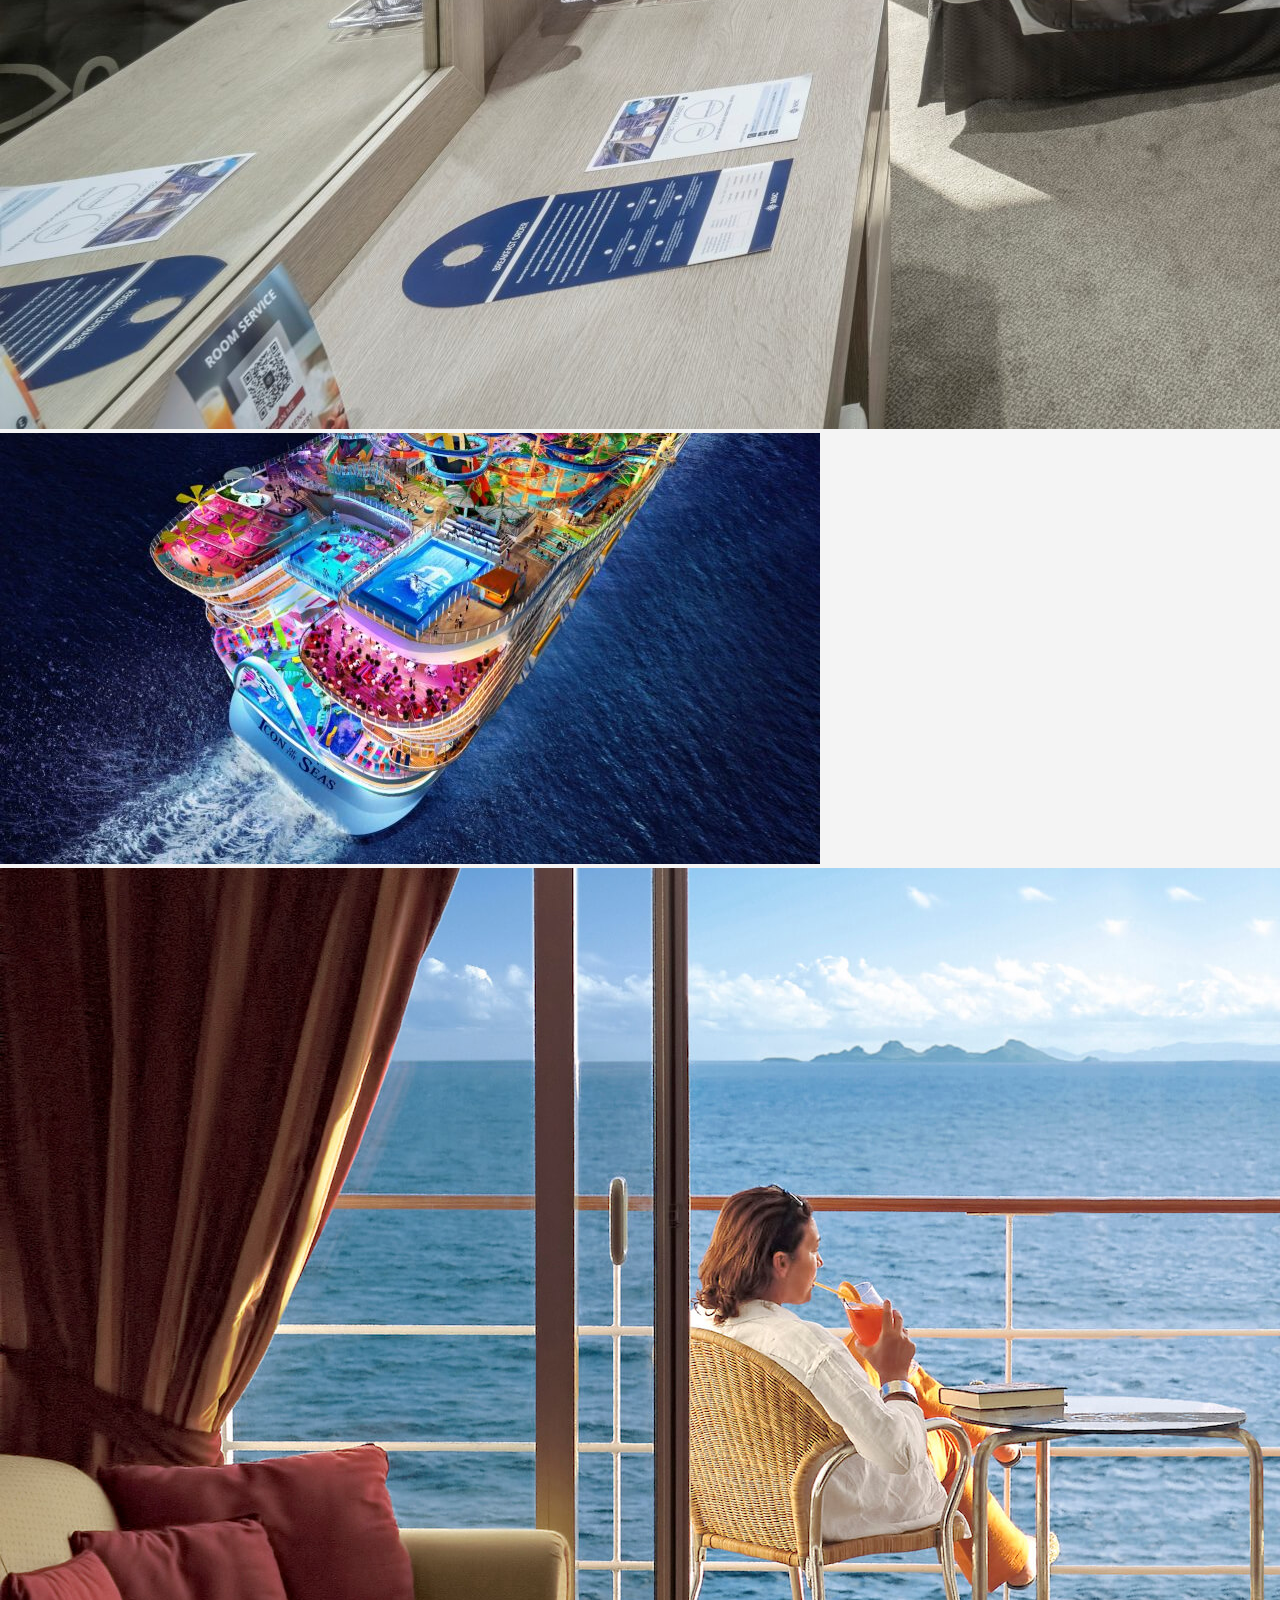
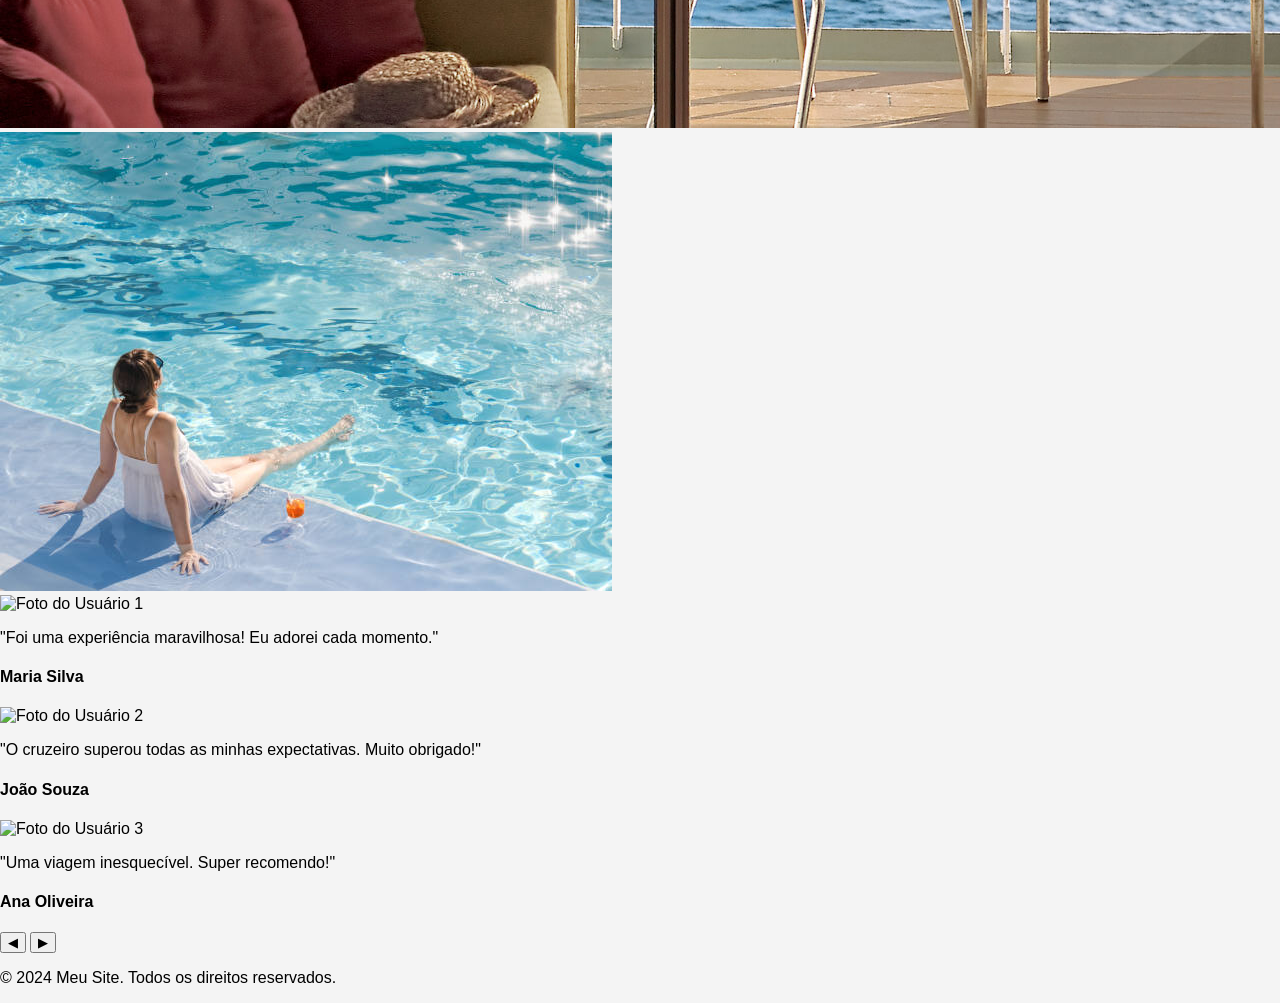
==== commit 482d0852: "feat: :sparkles: I adjusted some elements in the css and created a new page" ====
--- a/index.html
+++ b/index.html
@@ -7,7 +7,7 @@
       name="description"
       content="Cruzeiro dos Sonhos - Descubra destinos incríveis e experiências inesquecíveis."
     />
-    <link rel="stylesheet" href="styles.css" />
+    <link rel="stylesheet" href="./vendas.css" />
     <title>Cruzeiro dos Sonhos</title>
   </head>
   <body>
@@ -34,37 +34,58 @@
       <!-- Seção Destinos -->
       <section id="destinos" class="full-screen-section">
         <h2 class="section-title">Destinos Incríveis</h2>
-        <p>
+        <p id="txt">
           Descubra os lugares mais belos e encantadores para suas próximas
           férias.
         </p>
         <div class="destino-cards">
           <article class="card">
-            <img
-              src="./image/destino1.jpg"
-              alt="Vista aérea da Praia dos Sonhos"
-            />
-            <h3>Praia dos Sonhos</h3>
-            <p>Areias brancas, águas cristalinas e tranquilidade garantida.</p>
+            <div class="card-image">
+              <img
+                src="./image/destino1.webp"
+                alt="Vista aérea da Praia dos Sonhos"
+              />
+            </div>
+            <div class="card-content">
+              <h3>Praia dos Sonhos</h3>
+              <p>
+                Areias brancas, águas cristalinas e tranquilidade garantida.
+              </p>
+              <p class="price">R$ 2.500,00</p>
+              <a href="./vendas.html" class="saiba-mais">Saiba Mais</a>
+            </div>
           </article>
           <article class="card">
-            <img
-              src="./image/destino2.jpg"
-              alt="Paisagem das Montanhas Encantadas ao pôr do sol"
-            />
-            <h3>Montanhas Encantadas</h3>
-            <p>Aventuras incríveis cercadas por paisagens de tirar o fôlego.</p>
+            <div class="card-image">
+              <img
+                src="./image/destino2.webp"
+                alt="Paisagem das Montanhas Encantadas ao pôr do sol"
+              />
+            </div>
+            <div class="card-content">
+              <h3>Montanhas Encantadas</h3>
+              <p>
+                Aventuras incríveis cercadas por paisagens de tirar o fôlego.
+              </p>
+              <p class="price">R$ 3.000,00</p>
+              <a href="./vendas.html" class="saiba-mais">Saiba Mais</a>
+            </div>
           </article>
           <article class="card">
-            <img
-              src="./image/destino3.jpg"
-              alt="Centro histórico de uma cidade antiga"
-            />
-            <h3>Cidade Histórica</h3>
-            <p>Explore a cultura e a história em um ambiente único.</p>
+            <div class="card-image">
+              <img
+                src="./image/destino3.webp"
+                alt="Centro histórico de uma cidade antiga"
+              />
+            </div>
+            <div class="card-content">
+              <h3>Cidade Histórica</h3>
+              <p>Explore a cultura e a história em um ambiente único.</p>
+              <p class="price">R$ 2.800,00</p>
+              <a href="./vendas.html" class="saiba-mais">Saiba Mais</a>
+            </div>
           </article>
         </div>
-        <a href="#galeria" class="button">Ver Mais</a>
       </section>
 
       <!-- Seção Galeria -->
@@ -72,27 +93,27 @@
         <h2 class="section-title">Galeria de Imagens</h2>
         <p>Veja alguns dos melhores momentos capturados nos nossos destinos.</p>
         <div class="galeria-images">
-          <figure class="galeria-image">
-            <img src="./image/galeria1.jpg" alt="Pôr do sol em um cruzeiro" />
-          </figure>
-          <figure class="galeria-image">
-            <img src="./image/galeria2.jpg" alt="Cabines luxuosas do navio" />
-          </figure>
-          <figure class="galeria-image">
+          <div class="galeria-image">
+            <img src="./image/galeria1.webp" alt="Pôr do sol em um cruzeiro" />
+          </div>
+          <div class="galeria-image">
+            <img src="./image/galeria2.webp" alt="Cabines luxuosas do navio" />
+          </div>
+          <div class="galeria-image">
             <img
-              src="./image/galeria3.jpg"
+              src="./image/galeria3.webp"
               alt="Espaço de recreação no navio"
             />
-          </figure>
-          <figure class="galeria-image">
-            <img src="./image/galeria4.jpg" alt="Vista do oceano" />
-          </figure>
-          <figure class="galeria-image">
+          </div>
+          <div class="galeria-image">
+            <img src="./image/galeria4.webp" alt="Vista do oceano" />
+          </div>
+          <div class="galeria-image">
             <img
-              src="./image/galeria5.jpg"
+              src="./image/galeria5.webp"
               alt="Clientes felizes na piscina do cruzeiro"
             />
-          </figure>
+          </div>
         </div>
       </section>
 
@@ -104,7 +125,7 @@
               <!-- Depoimento 1 -->
               <div class="feedback-card">
                 <img
-                  src="image/usuario1.jpg"
+                  src="image/usuario1.webpdestino3.webp"
                   alt="Foto do Usuário 1"
                   class="user-photo"
                 />
@@ -117,7 +138,7 @@
               <!-- Depoimento 2 -->
               <div class="feedback-card">
                 <img
-                  src="image/usuario2.jpg"
+                  src="image/usuario1.webpdestino3.webp"
                   alt="Foto do Usuário 2"
                   class="user-photo"
                 />
@@ -131,7 +152,7 @@
               <!-- Depoimento 3 -->
               <div class="feedback-card">
                 <img
-                  src="image/usuario3.jpg"
+                  src="image/usuario1.webpdestino3.webp"
                   alt="Foto do Usuário 3"
                   class="user-photo"
                 />
--- a/vendas.css
+++ b/vendas.css
@@ -0,0 +1,119 @@
+/* =========================== */
+/* Geral */
+/* =========================== */
+body {
+  font-family: Arial, sans-serif;
+  margin: 0;
+  padding: 0;
+  background-color: #f4f4f4;
+}
+
+header {
+  background-color: #2c3e50;
+  color: #fff;
+  padding: 1em 0;
+  text-align: center;
+}
+
+header .logo h1 {
+  margin: 0;
+}
+
+header .navigation a {
+  color: #fff;
+  text-decoration: none;
+  margin: 0 1em;
+  font-size: 1.2em;
+}
+
+/* =========================== */
+/* Pacotes */
+/* =========================== */
+.pacotes {
+  background-color: #fff;
+  padding: 2em 0;
+}
+
+.pacotes h2 {
+  text-align: center;
+  font-size: 2.5em;
+  margin-bottom: 2em;
+  color: #2c3e50;
+}
+
+.pacotes-grid {
+  display: grid;
+  grid-template-columns: repeat(3, 1fr);
+  gap: 2em;
+  padding: 0 10%;
+}
+
+.pacote {
+  background-color: #ecf0f1;
+  border-radius: 10px;
+  overflow: hidden;
+  box-shadow: 0 4px 8px rgba(0, 0, 0, 0.1);
+  position: relative;
+}
+
+.pacote img {
+  width: 100%;
+  height: 200px;
+  object-fit: cover;
+}
+
+.pacote-info {
+  padding: 1em;
+}
+
+.pacote-info h3 {
+  font-size: 1.8em;
+  color: #2c3e50;
+}
+
+.pacote-info p {
+  font-size: 1.2em;
+  color: #7f8c8d;
+}
+
+.pacote-info .preco {
+  font-size: 2em;
+  color: #e74c3c;
+}
+
+.pacote-info .detalhes {
+  font-size: 1.1em;
+  margin-top: 1em;
+  color: #3498db;
+}
+
+.btn-ver {
+  background-color: #3498db;
+  color: #fff;
+  padding: 1em;
+  border: none;
+  width: 100%;
+  cursor: pointer;
+  font-size: 1.2em;
+  margin-top: 1.5em;
+  border-radius: 5px;
+}
+
+.btn-ver:hover {
+  background-color: #2980b9;
+}
+
+/* =========================== */
+/* Responsividade */
+/* =========================== */
+@media (max-width: 768px) {
+  .pacotes-grid {
+    grid-template-columns: 1fr 1fr;
+  }
+}
+
+@media (max-width: 480px) {
+  .pacotes-grid {
+    grid-template-columns: 1fr;
+  }
+}
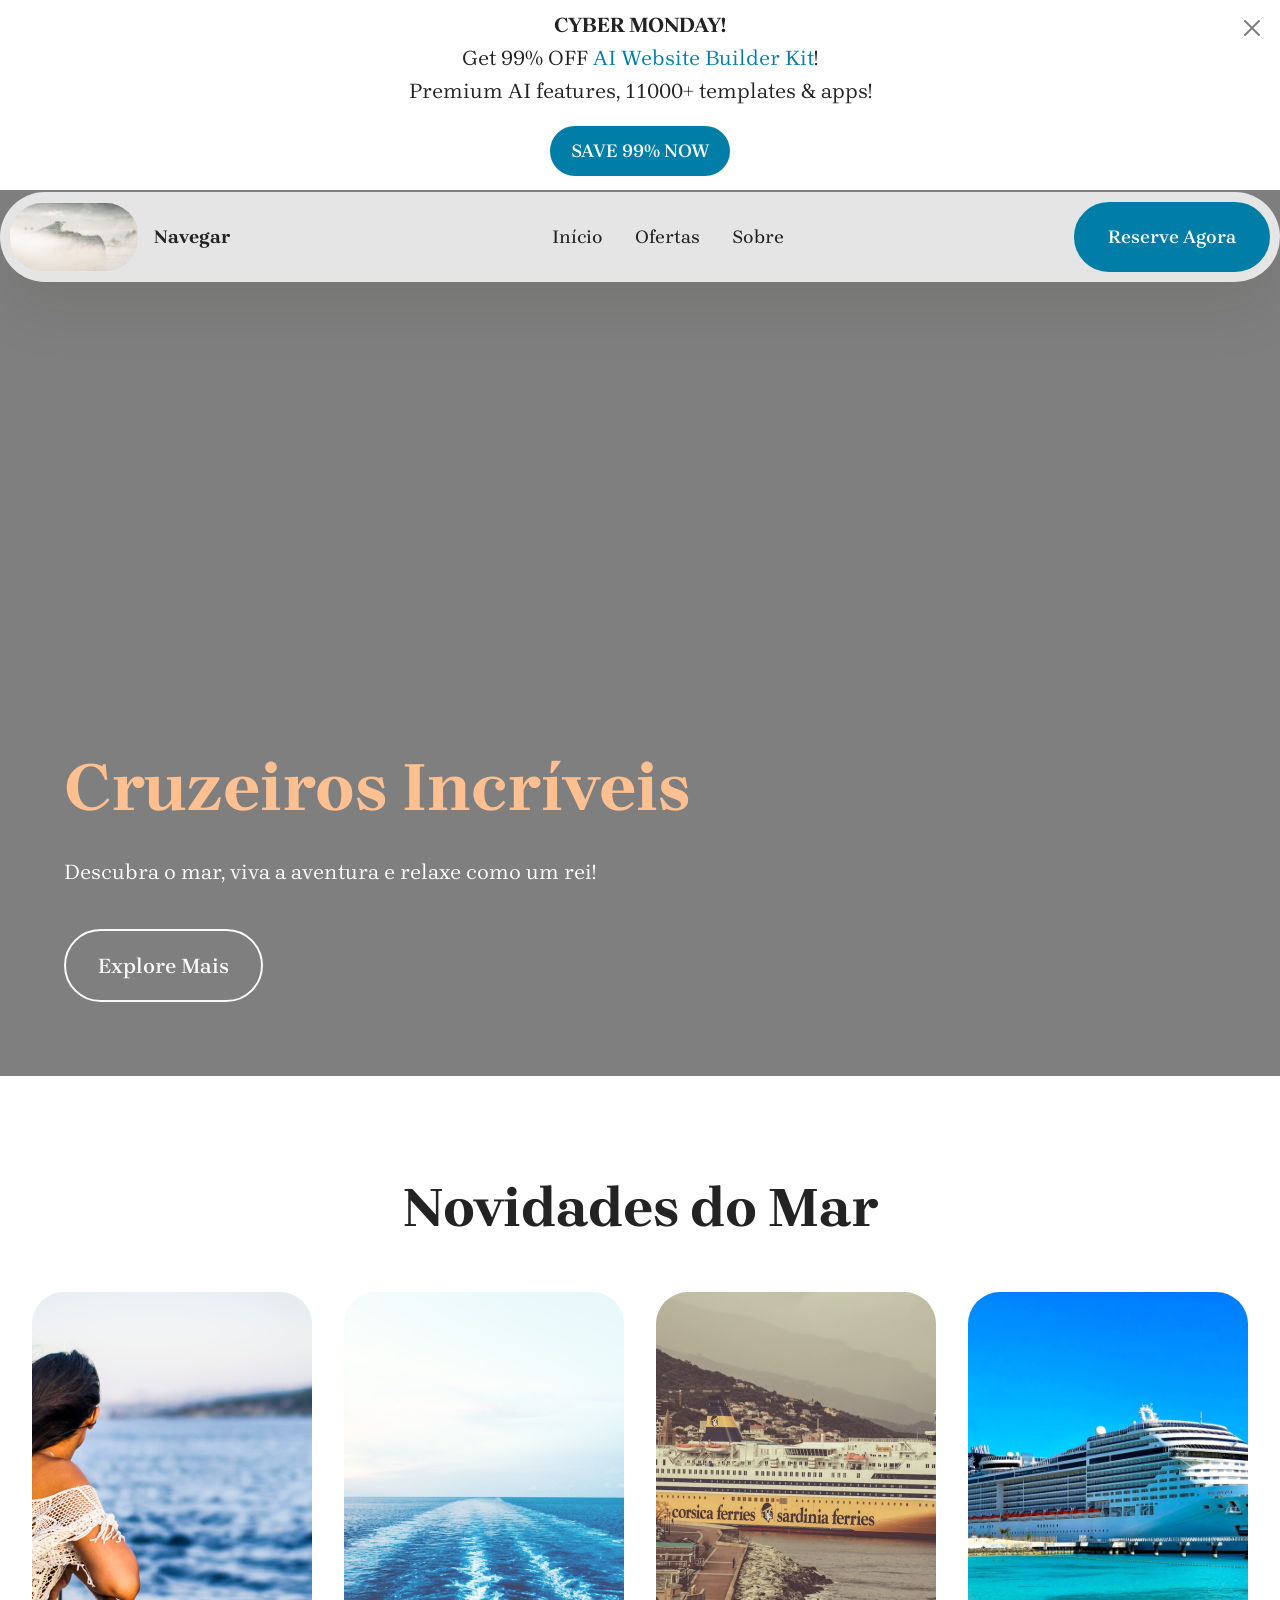
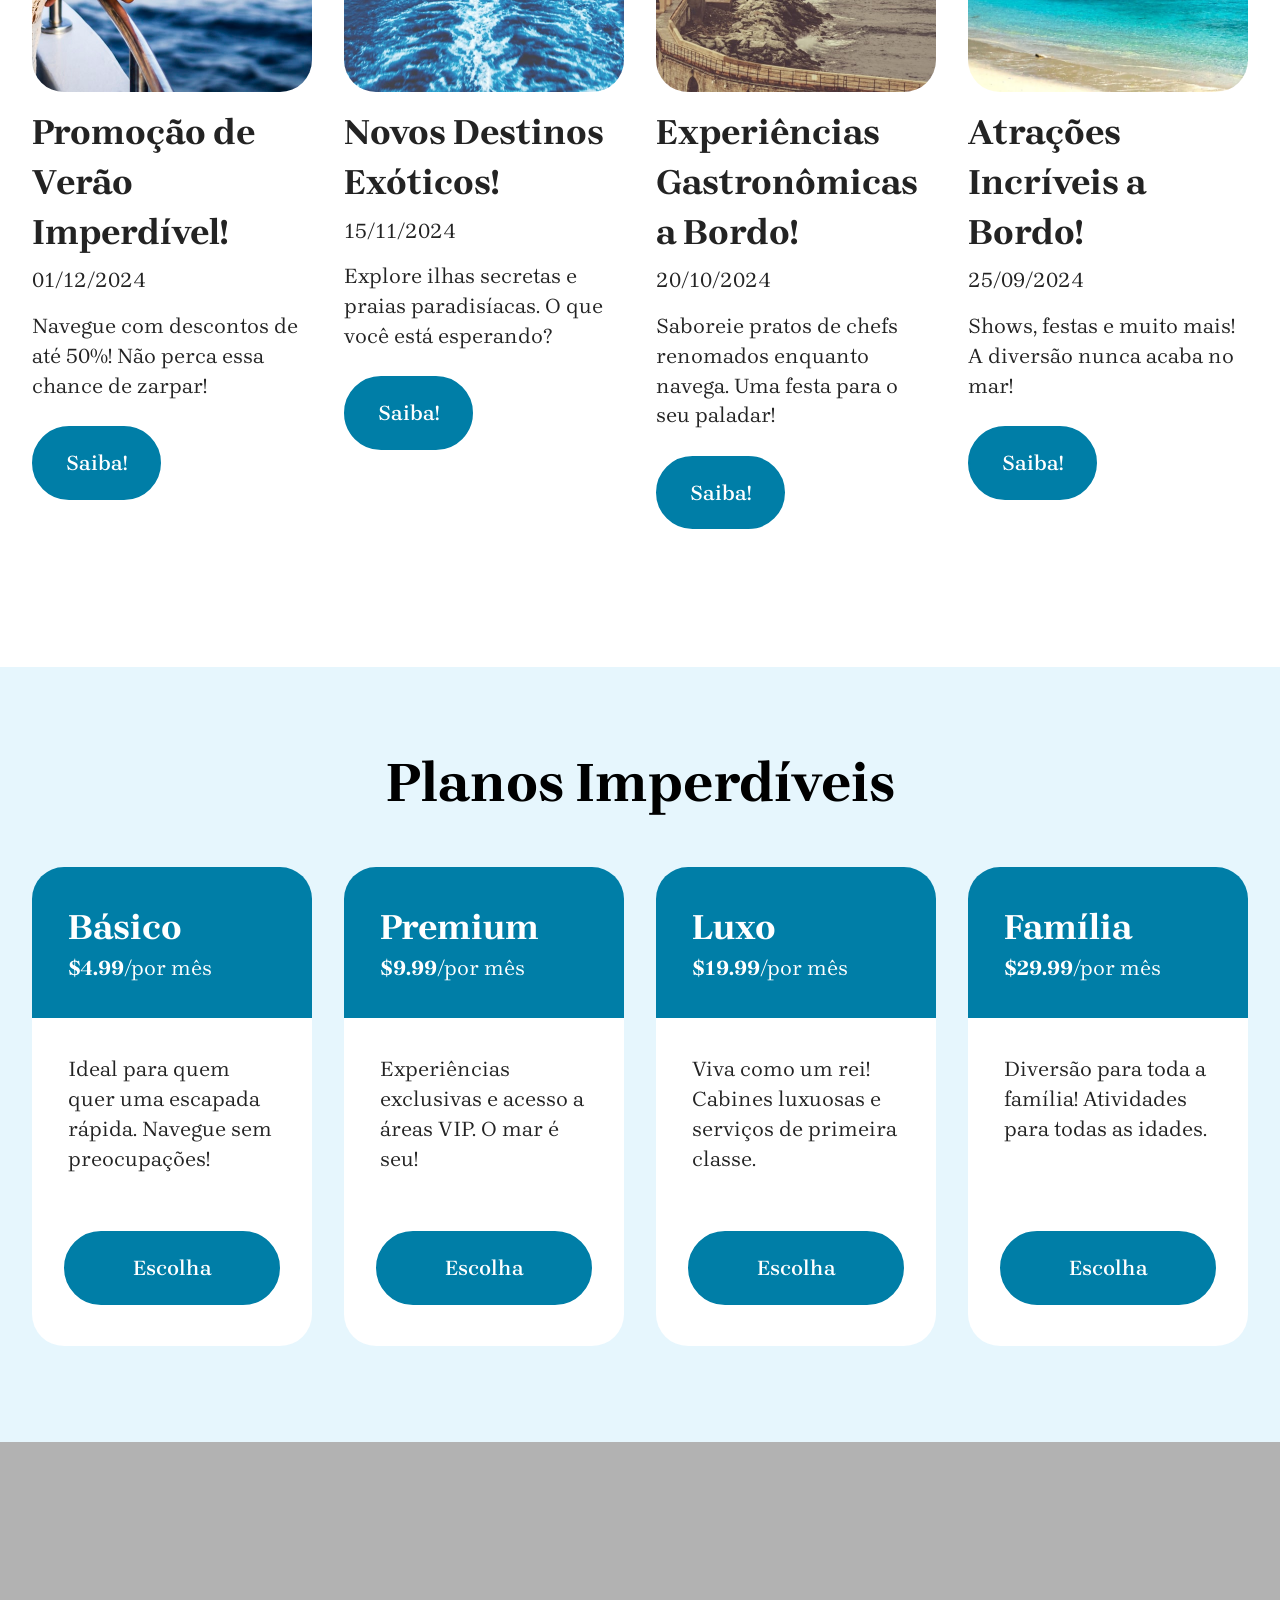
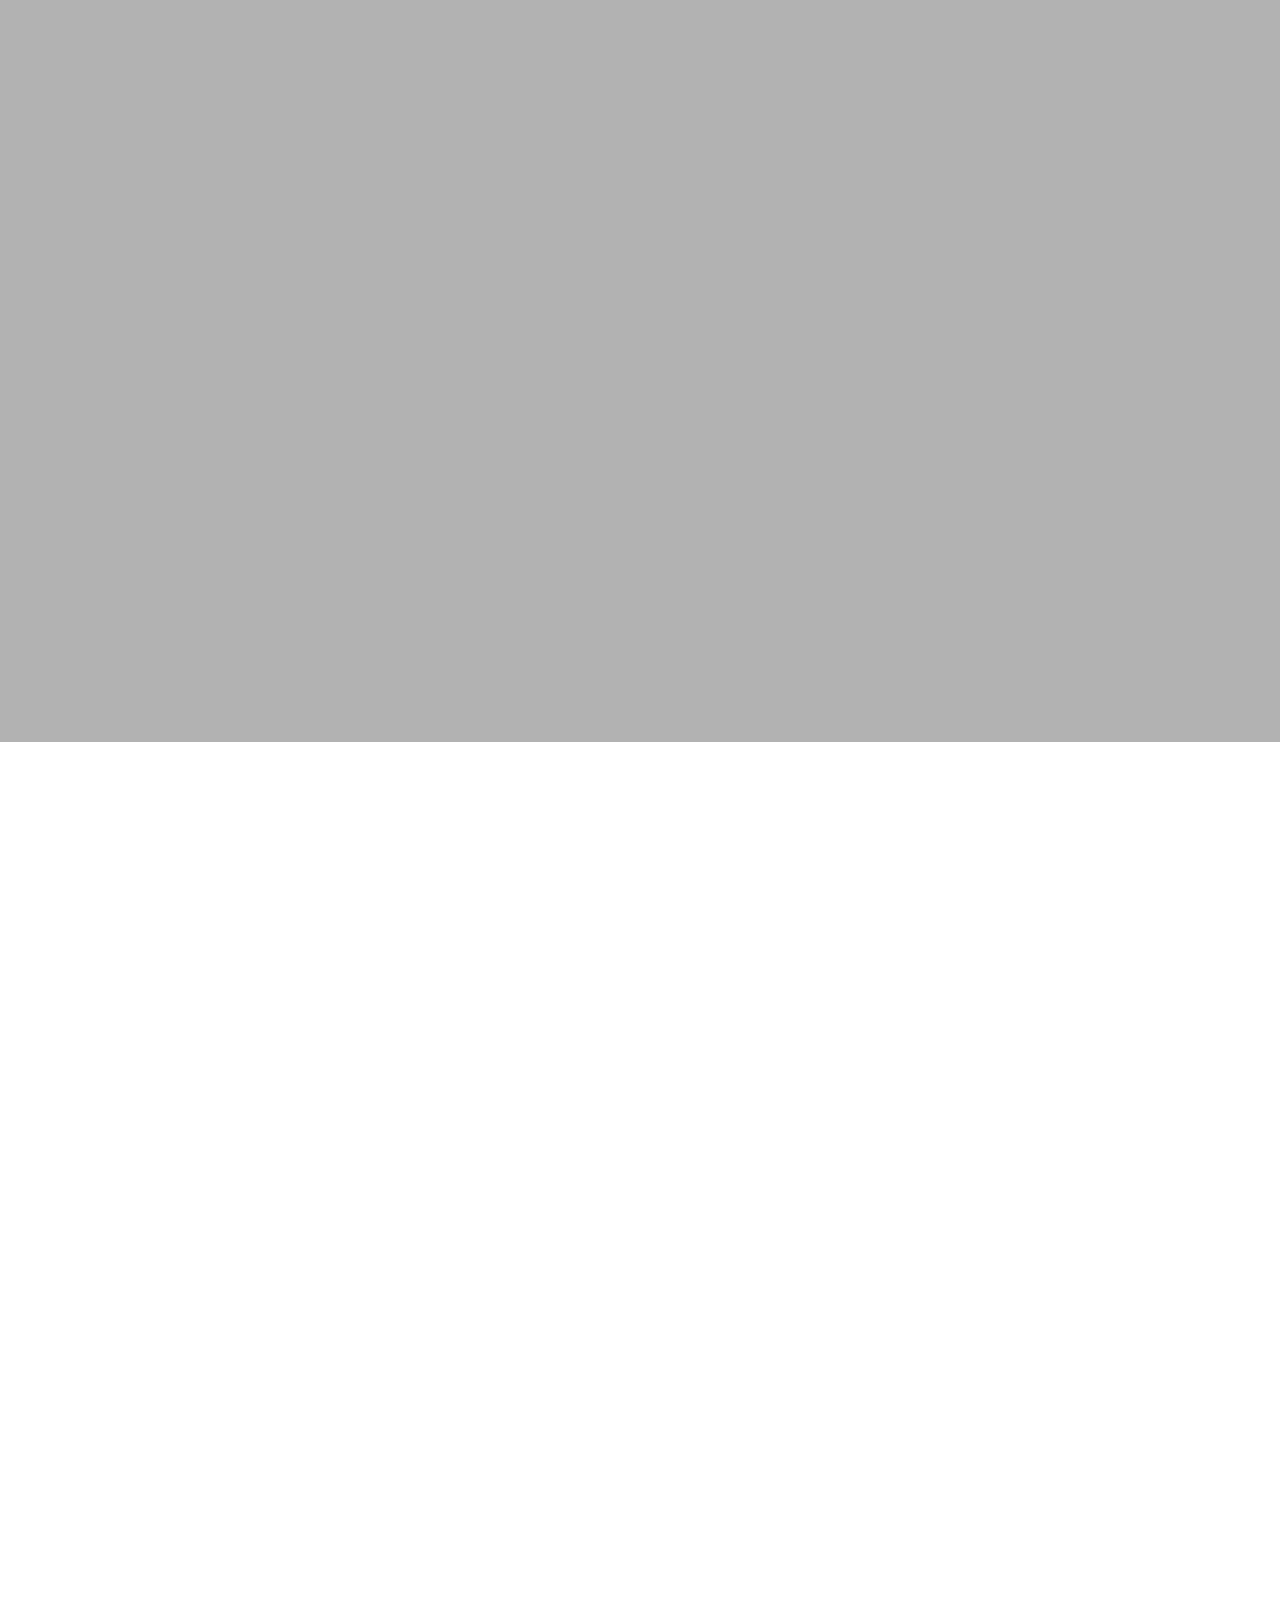
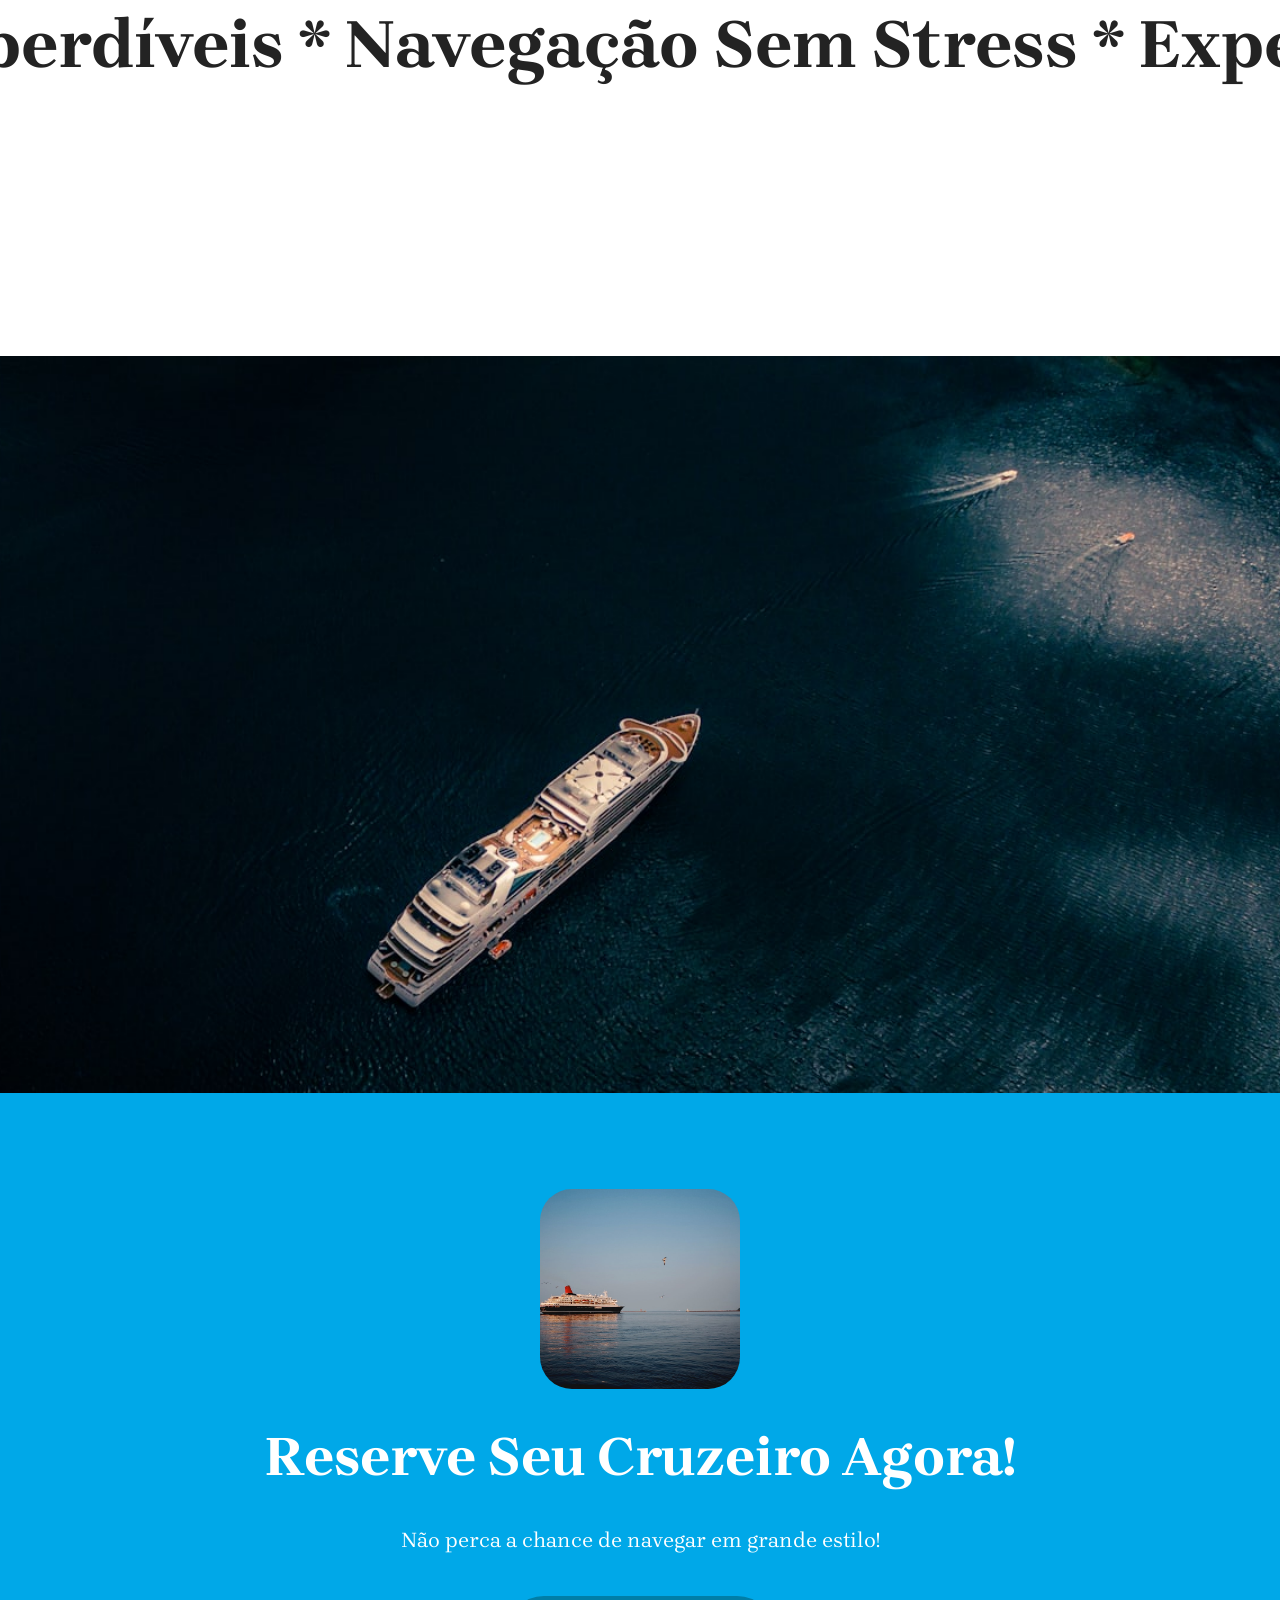
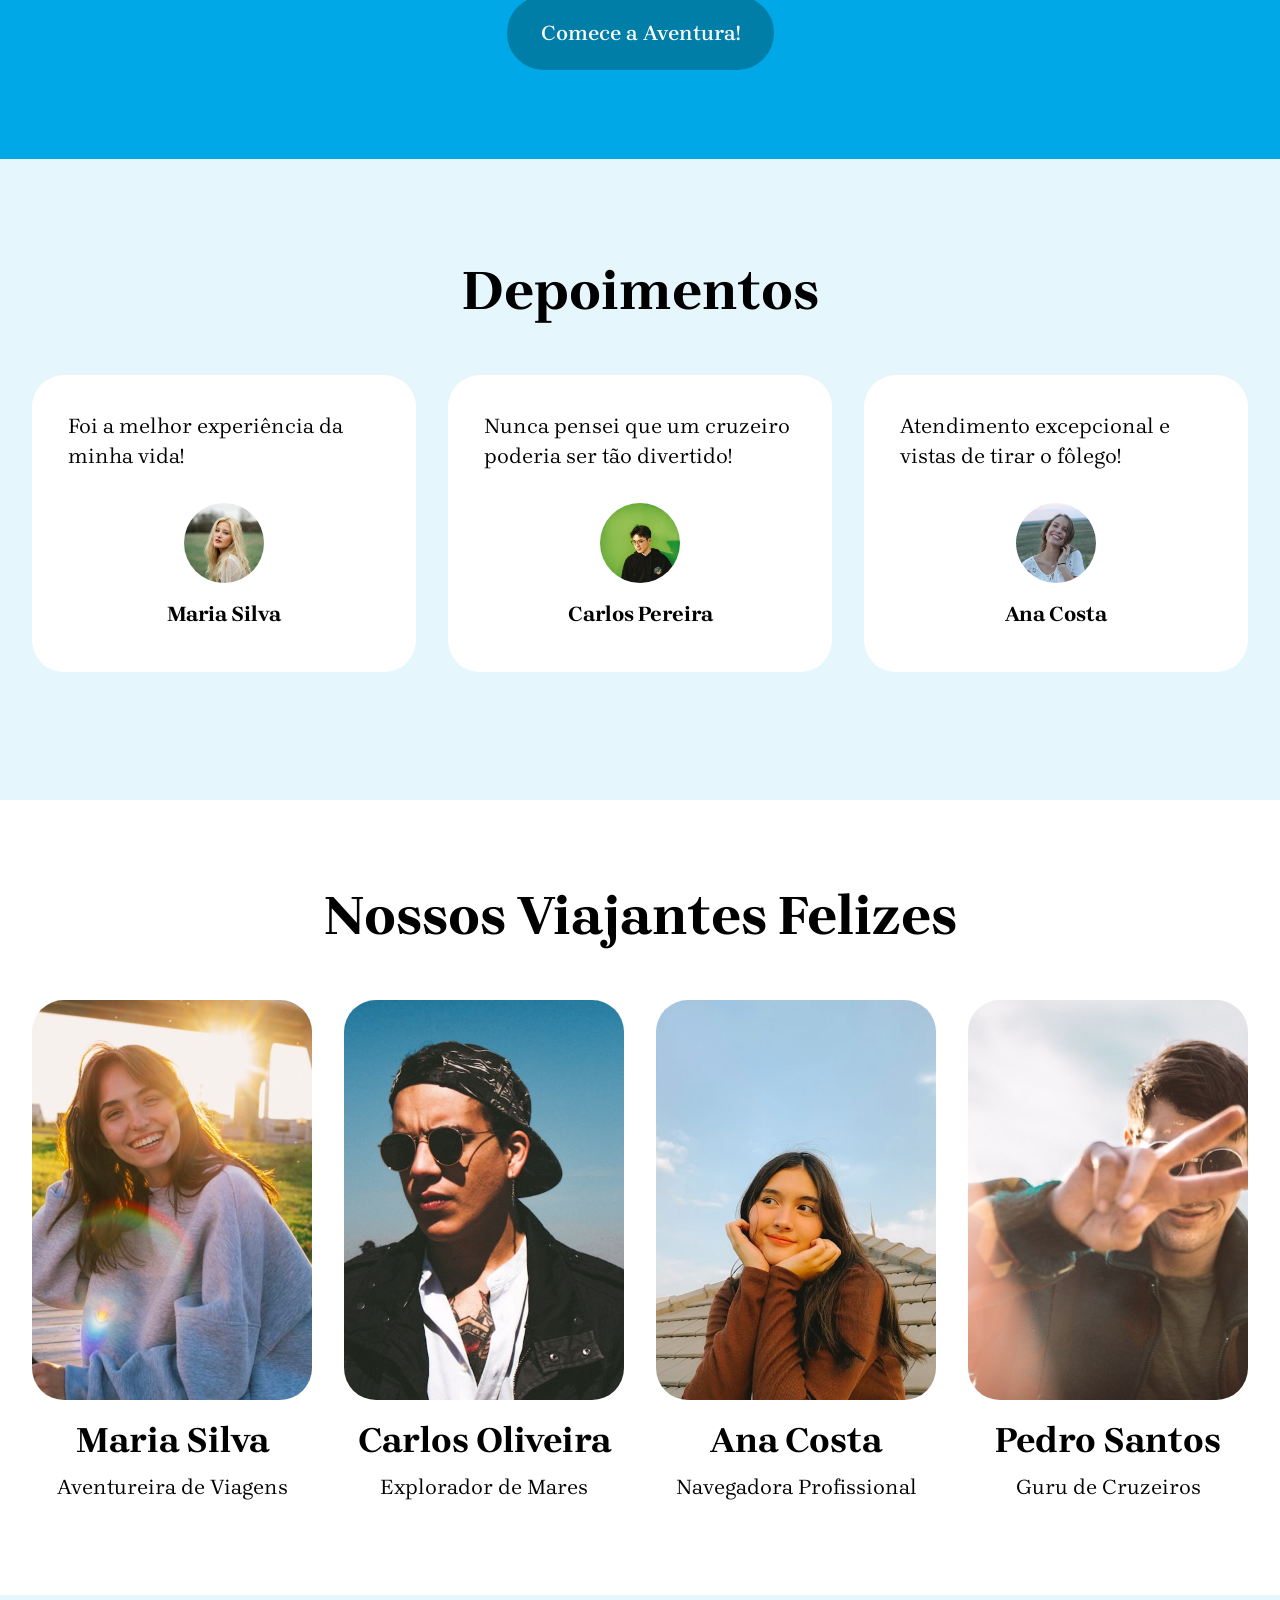
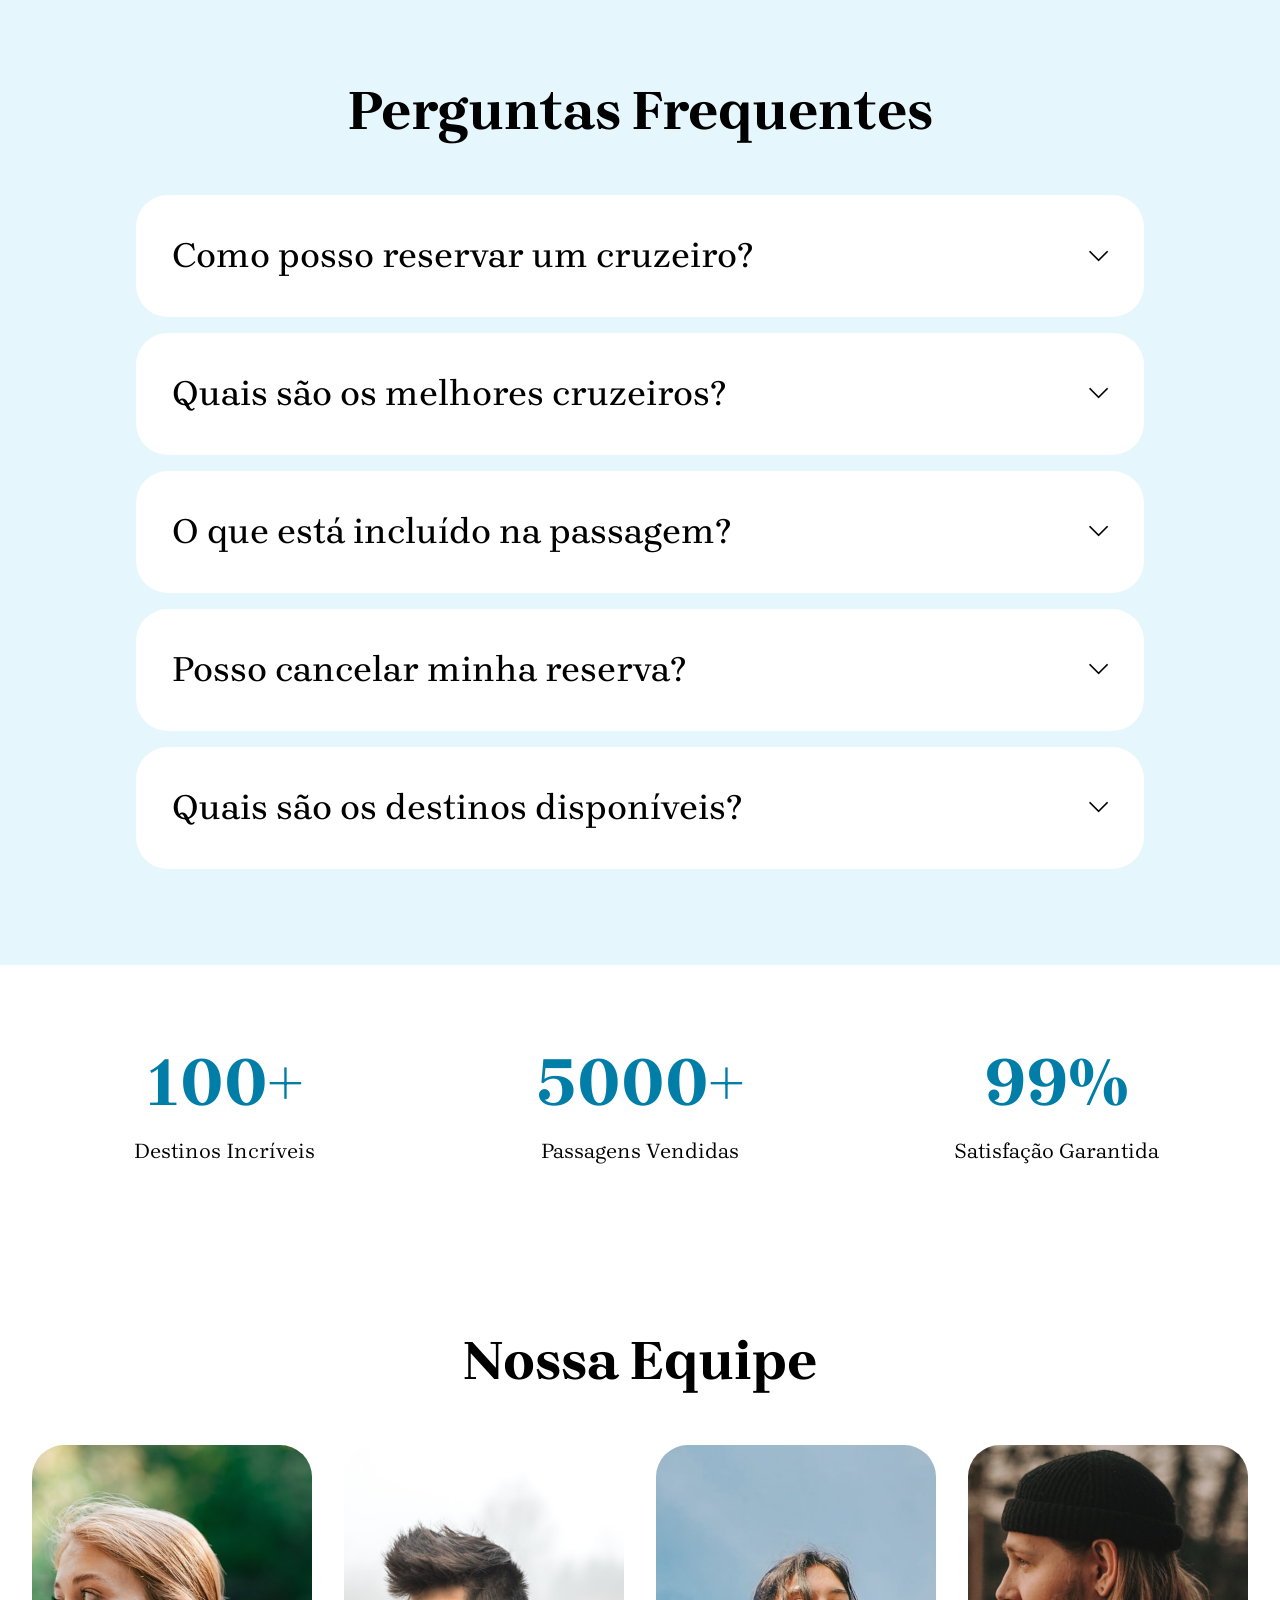
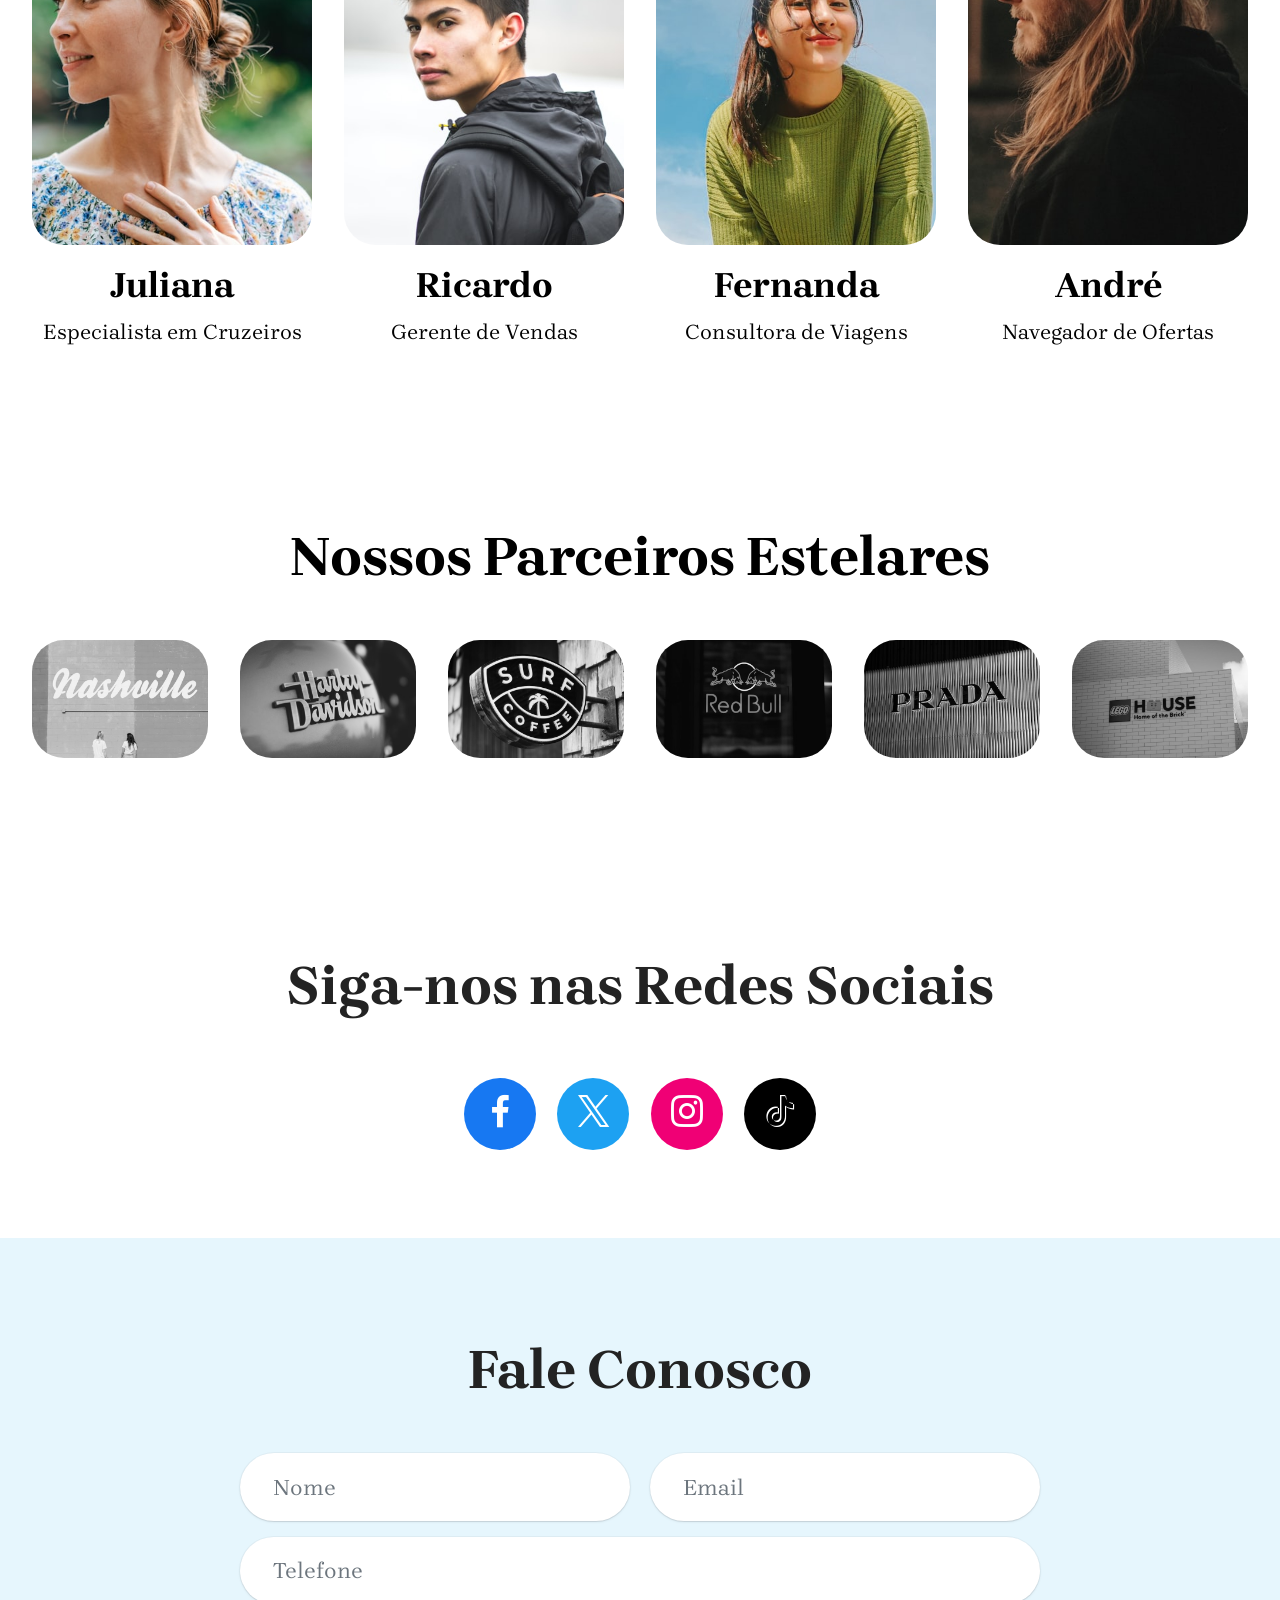
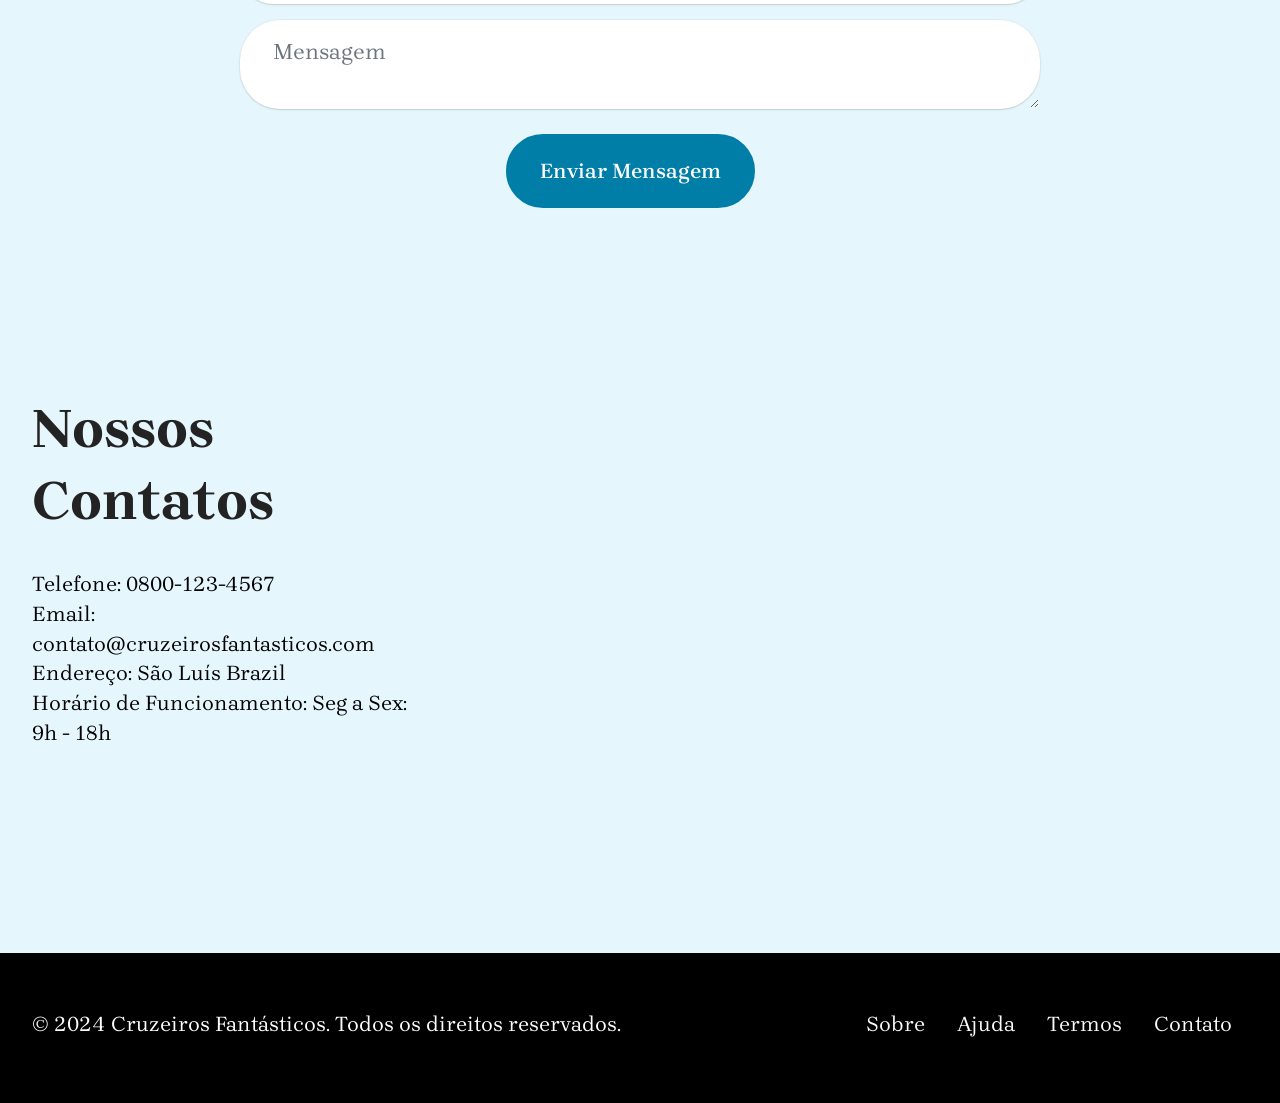
==== commit 89848845: "Add files via upload" ====
--- a/index.html
+++ b/index.html
@@ -1,177 +1,1061 @@
-<!DOCTYPE html>
-<html lang="pt-BR">
-  <head>
-    <meta charset="UTF-8" />
-    <meta name="viewport" content="width=device-width, initial-scale=1.0" />
-    <meta
-      name="description"
-      content="Cruzeiro dos Sonhos - Descubra destinos incríveis e experiências inesquecíveis."
-    />
-    <link rel="stylesheet" href="./vendas.css" />
-    <title>Cruzeiro dos Sonhos</title>
-  </head>
-  <body>
-    <header class="header">
-      <div class="logo" aria-label="Logo do site">Meu Site</div>
-      <nav class="navigation" aria-label="Menu de navegação principal">
-        <a href="#home">Início</a>
-        <a href="#destinos">Destinos</a>
-        <a href="#galeria">Galeria</a>
-        <a href="#depoimentos">Depoimentos</a>
-      </nav>
-    </header>
-
-    <main>
-      <!-- Seção Início -->
-      <section id="home">
-        <div class="content">
-          <h1>Bem-vindo ao Nosso Cruzeiro</h1>
-          <p>Descubra destinos incríveis e experiências únicas a bordo.</p>
-          <a href="#destinos" class="button">Explorar Destinos</a>
-        </div>
-      </section>
-
-      <!-- Seção Destinos -->
-      <section id="destinos" class="full-screen-section">
-        <h2 class="section-title">Destinos Incríveis</h2>
-        <p id="txt">
-          Descubra os lugares mais belos e encantadores para suas próximas
-          férias.
-        </p>
-        <div class="destino-cards">
-          <article class="card">
-            <div class="card-image">
-              <img
-                src="./image/destino1.webp"
-                alt="Vista aérea da Praia dos Sonhos"
-              />
-            </div>
-            <div class="card-content">
-              <h3>Praia dos Sonhos</h3>
-              <p>
-                Areias brancas, águas cristalinas e tranquilidade garantida.
-              </p>
-              <p class="price">R$ 2.500,00</p>
-              <a href="./vendas.html" class="saiba-mais">Saiba Mais</a>
-            </div>
-          </article>
-          <article class="card">
-            <div class="card-image">
-              <img
-                src="./image/destino2.webp"
-                alt="Paisagem das Montanhas Encantadas ao pôr do sol"
-              />
-            </div>
-            <div class="card-content">
-              <h3>Montanhas Encantadas</h3>
-              <p>
-                Aventuras incríveis cercadas por paisagens de tirar o fôlego.
-              </p>
-              <p class="price">R$ 3.000,00</p>
-              <a href="./vendas.html" class="saiba-mais">Saiba Mais</a>
-            </div>
-          </article>
-          <article class="card">
-            <div class="card-image">
-              <img
-                src="./image/destino3.webp"
-                alt="Centro histórico de uma cidade antiga"
-              />
-            </div>
-            <div class="card-content">
-              <h3>Cidade Histórica</h3>
-              <p>Explore a cultura e a história em um ambiente único.</p>
-              <p class="price">R$ 2.800,00</p>
-              <a href="./vendas.html" class="saiba-mais">Saiba Mais</a>
-            </div>
-          </article>
-        </div>
-      </section>
-
-      <!-- Seção Galeria -->
-      <section id="galeria" class="full-screen-section">
-        <h2 class="section-title">Galeria de Imagens</h2>
-        <p>Veja alguns dos melhores momentos capturados nos nossos destinos.</p>
-        <div class="galeria-images">
-          <div class="galeria-image">
-            <img src="./image/galeria1.webp" alt="Pôr do sol em um cruzeiro" />
+<!DOCTYPE html><html><head>
+  
+  <meta charset="UTF-8">
+  <meta http-equiv="X-UA-Compatible" content="IE=edge">
+  
+  <meta name="viewport" content="width=device-width, initial-scale=1, minimum-scale=1">
+  <link rel="shortcut icon" href="../5JJinFU7Y9pM.com/967589/assets/images/eDEuMwJntKJ6.jpeg" type="image/x-icon">
+  <meta name="description" content="Descubra as melhores ofertas de passagens de cruzeiros e embarque em uma aventura inesquecível pelos mares do mundo. Reserve sua viagem hoje mesmo!">
+  <title>Cruise Ticket Sales</title>
+  <link rel="stylesheet" href="../5JJinFU7Y9pM.com/967589/assets/web/assets/mobirise-icons2/mobirise2_rnd%3D1733252189955.css">
+  <link rel="stylesheet" href="../5JJinFU7Y9pM.com/967589/assets/bootstrap/css/bootstrap.min_rnd%3D1733252189955.css">
+  <link rel="stylesheet" href="../5JJinFU7Y9pM.com/967589/assets/bootstrap/css/bootstrap-grid.min_rnd%3D1733252189955.css">
+  <link rel="stylesheet" href="../5JJinFU7Y9pM.com/967589/assets/bootstrap/css/bootstrap-reboot.min_rnd%3D1733252189955.css">
+  <link rel="stylesheet" href="../5JJinFU7Y9pM.com/967589/assets/parallax/jarallax_rnd%3D1733252189955.css">
+  <link rel="stylesheet" href="../5JJinFU7Y9pM.com/967589/assets/dropdown/css/style_rnd%3D1733252189955.css">
+  <link rel="stylesheet" href="../5JJinFU7Y9pM.com/967589/assets/socicon/css/styles_rnd%3D1733252189955.css">
+  <link rel="stylesheet" href="../5JJinFU7Y9pM.com/967589/assets/theme/css/style_rnd%3D1733252189955.css">
+  <link rel="stylesheet" href="../5JJinFU7Y9pM.com/967589/assets/recaptcha_rnd%3D1733252189955.css">
+  <link rel="preload" href="https://fonts.googleapis.com/css2?family=Brygada+1918:wght@400;700&amp;display=swap&amp;display=swap" as="style" onload="this.onload=null;this.rel='stylesheet'">
+  <noscript><link rel="stylesheet" href="https://fonts.googleapis.com/css2?family=Brygada+1918:wght@400;700&display=swap&display=swap"></noscript>
+  <link rel="stylesheet" href="../5JJinFU7Y9pM.com/967589/assets/css/mbr-additional_rnd%3D1733252189955.css" type="text/css">
+  
+  
+  
+  
+
+
+<style>
+.navbar-fixed-top {
+  top: auto;
+}
+#mobiriseBanner.container-banner {
+  height: 11rem;
+  opacity: 1;
+  -webkit-animation: 4s linear animationHeight;
+  -moz-animation: 4s linear animationHeight;
+    -o-animation: 4s linear animationHeight;
+       animation: 4s linear animationHeight;
+       transition: all  0.5s;
+}
+#mobiriseBanner.container-banner.container-banner-closing {
+  pointer-events: none;
+  height: 0;
+  opacity: 0;
+  -webkit-animation: 0.5s linear animationClosing;
+  -moz-animation:  0.5s linear animationClosing;
+    -o-animation:  0.5s linear animationClosing;
+       animation:  0.5s linear animationClosing;
+}
+#mobiriseBanner .banner {
+  min-height: 11rem;
+  position:fixed;
+  top: 0;
+  left: 0;
+  right: 0;
+  background: #fff;
+  padding: 10px;
+  opacity:1;
+  -webkit-animation: 4s linear animationBanner;
+  -moz-animation: 4s linear animationBanner;
+    -o-animation: 4s linear animationBanner;
+       animation: 4s linear animationBanner;
+  z-index: 1031;
+  display: flex;
+  flex-direction: column;
+  justify-content: center;
+}
+#mobiriseBanner .banner p {
+  overflow: hidden;
+  display: -webkit-box;
+  -webkit-line-clamp: 4;
+  -webkit-box-orient: vertical;
+  animation: none;
+  visibility: visible;
+}
+#mobiriseBanner .buy-license {
+  text-decoration: underline;
+}
+#mobiriseBanner .banner .btn {
+  margin: 0.3rem 0.5rem;
+  animation: none;
+  visibility: visible;
+}
+.navbar.opened {
+    z-index: 1032;
+}
+@-webkit-keyframes animationBanner { 0% { opacity: 0; top: -11rem; } 75% { opacity: 0; top: -11rem; } 100% { opacity: 1; top: 0; } }
+@-moz-keyframes animationBanner { 0% { opacity: 0; top: -11rem; } 75% { opacity: 0; top: -11rem; } 100% { opacity: 1; top: 0; } }
+@-o-keyframes animationBanner { 0% { opacity: 0; top: -11rem; } 75% { opacity: 0; top: -11rem; } 100% { opacity: 1; top: 0; } }
+   @keyframes animationBanner { 0% { opacity: 0; top: -11rem; } 75% { opacity: 0; top: -11rem; } 100% { opacity: 1; top: 0; } }
+@-webkit-keyframes animationHeight { 0% { height: 0; } 75% { height: 0; } 100% { height: 11rem; } }
+@-moz-keyframes animationHeight { 0% { height: 0; } 75% { height: 0; } 100% { height: 11rem; } }
+@-o-keyframes animationHeight { 0% { height: 0; } 75% { height: 0; } 100% { height: 11rem; } }
+   @keyframes animationHeight { 0% { height: 0; } 75% { height: 0; } 100% { height: 11rem; } }
+
+@-webkit-keyframes animationClosing { 0% { height: 11rem; opacity: 1; } 30% { height: 11rem; opacity: 0.5;} 100% { height: 0; opacity: 0;} }
+@-moz-keyframes animationClosing { 0% { height: 11rem; opacity: 1; } 30% { height: 11rem; opacity: 0.5;} 100% { height: 0; opacity: 0;} }
+@-o-keyframes animationClosing { 0% { height: 11rem; opacity: 1; } 30% { height: 11rem; opacity: 0.5;} 100% { height: 0; opacity: 0;} }
+@keyframes animationClosing { 0% { height: 11rem; opacity: 1; } 30% { height: 11rem; opacity: 0.5;} 100% { height: 0; opacity: 0;} }
+
+@media(max-width: 767px) {
+  #mobiriseBanner.container-banner {
+    height: 12rem;
+  }
+  #mobiriseBanner .banner {
+    min-height: 12rem;
+  }
+  @-webkit-keyframes animationBanner { 0% { opacity: 0; top: -12rem; } 75% { opacity: 0; top: -12rem; } 100% { opacity: 1; top: 0; } }
+  @-moz-keyframes animationBanner { 0% { opacity: 0; top: -12rem; } 75% { opacity: 0; top: -12rem; } 100% { opacity: 1; top: 0; } }
+  @-o-keyframes animationBanner { 0% { opacity: 0; top: -12rem; } 75% { opacity: 0; top: -12rem; } 100% { opacity: 1; top: 0; } }
+    @keyframes animationBanner { 0% { opacity: 0; top: -12rem; } 75% { opacity: 0; top: -12rem; } 100% { opacity: 1; top: 0; } }
+  @-webkit-keyframes animationHeight { 0% { height: 0; } 75% { height: 0; } 100% { height: 12rem; } }
+  @-moz-keyframes animationHeight { 0% { height: 0; } 75% { height: 0; } 100% { height: 12rem; } }
+  @-o-keyframes animationHeight { 0% { height: 0; } 75% { height: 0; } 100% { height: 12rem; } }
+    @keyframes animationHeight { 0% { height: 0; } 75% { height: 0; } 100% { height: 12rem; } }
+
+  @-webkit-keyframes animationClosing { 0% { height: 12rem; opacity: 1; } 30% { height: 12rem; opacity: 0.5;} 100% { height: 0; opacity: 0;} }
+  @-moz-keyframes animationClosing { 0% { height: 12rem; opacity: 1; } 30% { height: 12rem; opacity: 0.5;} 100% { height: 0; opacity: 0;} }
+  @-o-keyframes animationClosing { 0% { height: 12rem; opacity: 1; } 30% { height: 12rem; opacity: 0.5;} 100% { height: 0; opacity: 0;} }
+  @keyframes animationClosing { 0% { height: 12rem; opacity: 1; } 30% { height: 12rem; opacity: 0.5;} 100% { height: 0; opacity: 0;} }
+}
+</style>
+</head>
+<body>
+<div class="container-banner" id="mobiriseBanner">
+  <div class="banner align-center">
+    <button type="button" onclick="document.getElementById('mobiriseBanner').classList.add('container-banner-closing')" class="btn-close" aria-label="Close" style="position: fixed;top: 16px;right: 16px;"></button>
+    <p class="mbr-text mbr-fonts-style display-7">
+      <b>CYBER MONDAY!</b> <br>
+      Get 99% OFF <a class="mbr-text" href="https://mobirise.com/p/?utm_source=bf24_mbrsite_banner&amp;utm_medium=banner&amp;utm_campaign=bf24_mbrsite_banner" target="_blank">AI Website Builder Kit</a>!
+      <br> Premium AI features, 11000+ templates &amp; apps!
+    </p>
+    <div class="mbr-section-btn">
+      <a class="btn btn-sm btn-primary display-4" href="https://mobirise.com/p/?utm_source=bf24_mbrsite_banner&amp;utm_medium=banner&amp;utm_campaign=bf24_mbrsite_banner" target="_blank">SAVE 99% NOW</a>
+    </div>
+  </div>
+</div>
+  
+  <section data-bs-version="5.1" class="menu menu2 cid-uvVaxvXl8l" once="menu" id="menu-5-uvVaxvXl8l">
+	
+
+	<nav class="navbar navbar-dropdown navbar-fixed-top navbar-expand-lg">
+		<div class="container">
+			<div class="navbar-brand">
+				<span class="navbar-logo">
+					<a href="#">
+						<img src="../5JJinFU7Y9pM.com/967589/assets/images/eDEuMwJntKJ6.jpeg" alt="" style="height: 4.3rem;">
+					</a>
+				</span>
+				<span class="navbar-caption-wrap"><a class="navbar-caption text-black display-4" href="#">Navegar</a></span>
+			</div>
+			<button class="navbar-toggler" type="button" data-toggle="collapse" data-bs-toggle="collapse" data-target="#navbarSupportedContent" data-bs-target="#navbarSupportedContent" aria-controls="navbarNavAltMarkup" aria-expanded="false" aria-label="Toggle navigation">
+				<div class="hamburger">
+					<span></span>
+					<span></span>
+					<span></span>
+					<span></span>
+				</div>
+			</button>
+			<div class="collapse navbar-collapse" id="navbarSupportedContent">
+				<ul class="navbar-nav nav-dropdown" data-app-modern-menu="true"><li class="nav-item">
+						<a class="nav-link link text-black display-4" href="#">Início</a>
+					</li>
+					<li class="nav-item">
+						<a class="nav-link link text-black display-4" href="#" aria-expanded="false">Ofertas</a>
+					</li>
+					<li class="nav-item">
+						<a class="nav-link link text-black display-4" href="#">Sobre</a>
+					</li></ul>
+				
+				<div class="navbar-buttons mbr-section-btn"><a class="btn btn-primary display-4" href="#">Reserve Agora</a></div>
+			</div>
+		</div>
+	</nav>
+</section>
+
+<section data-bs-version="5.1" class="header18 cid-uvVaxvZY4O mbr-fullscreen" data-bg-video="https://www.youtube.com/embed/3L0-S9m-v3w?autoplay=1&amp;loop=1&amp;playlist=3L0-S9m-v3w&amp;t=20&amp;mute=1&amp;playsinline=1&amp;controls=0&amp;showinfo=0&amp;autohide=1&amp;allowfullscreen=true&amp;mode=transparent" id="hero-15-uvVaxvZY4O">
+  
+
+  <div class="mbr-overlay" style="opacity: 0.5; background-color: rgb(0, 0, 0);"></div>
+  <div class="container-fluid">
+    <div class="row">
+      <div class="content-wrap col-12 col-md-12">
+        <h1 class="mbr-section-title mbr-fonts-style mbr-white mb-4 display-1">
+          <strong>Cruzeiros Incríveis</strong>
+        </h1>
+        
+        <p class="mbr-fonts-style mbr-text mbr-white mb-4 display-7">Descubra o mar, viva a aventura e relaxe como um rei!</p>
+        <div class="mbr-section-btn">
+          <a class="btn btn-white-outline display-7" href="#">Explore Mais</a>
+        </div>
+      </div>
+    </div>
+  </div>
+</section>
+
+<section data-bs-version="5.1" class="features03 cid-uvVaxvZsUY" id="news-1-uvVaxvZsUY">
+  
+  
+  <div class="container-fluid">
+    <div class="row justify-content-center mb-5">
+      <div class="col-12 content-head">
+        <div class="mbr-section-head">
+          <h4 class="mbr-section-title mbr-fonts-style align-center mb-0 display-2">
+            <strong>Novidades do Mar</strong>
+          </h4>
+          
+        </div>
+      </div>
+    </div>
+    <div class="row">
+      <div class="item features-image col-12 col-md-6 col-lg-3 active">
+        <div class="item-wrapper">
+          <div class="item-img mb-3">
+            <img src="../5JJinFU7Y9pM.com/967589/assets/images/zo4T6pv1y5Id.jpeg" alt="" title="">
           </div>
-          <div class="galeria-image">
-            <img src="./image/galeria2.webp" alt="Cabines luxuosas do navio" />
+          <div class="item-content align-left">
+            <h5 class="item-title mbr-fonts-style mt-0 mb-2 display-5">
+              <strong>Promoção de Verão Imperdível!</strong>
+            </h5>
+            <p class="mbr-text mbr-fonts-style mb-3 display-7">01/12/2024</p>
+            <p class="mbr-text mbr-fonts-style mb-3 display-7">Navegue com descontos de até 50%! Não perca essa chance de zarpar!</p>
+            <div class="mbr-section-btn item-footer">
+              <a href="" class="btn item-btn btn-primary display-7">Saiba!</a>
+            </div>
           </div>
-          <div class="galeria-image">
-            <img
-              src="./image/galeria3.webp"
-              alt="Espaço de recreação no navio"
-            />
+        </div>
+      </div>
+      <div class="item features-image col-12 col-md-6 col-lg-3">
+        <div class="item-wrapper">
+          <div class="item-img mb-3">
+            <img src="../5JJinFU7Y9pM.com/967589/assets/images/uYawP724VRLQ.jpeg" alt="" title="" data-slide-to="1" data-bs-slide-to="1">
           </div>
-          <div class="galeria-image">
-            <img src="./image/galeria4.webp" alt="Vista do oceano" />
+          <div class="item-content align-left">
+            <h5 class="item-title mbr-fonts-style mb-2 mt-0 display-5">
+              <strong>Novos Destinos Exóticos!</strong>
+            </h5>
+            <p class="mbr-text mbr-fonts-style mb-3 display-7">15/11/2024</p>
+            <p class="mbr-text mbr-fonts-style mb-3 display-7">Explore ilhas secretas e praias paradisíacas. O que você está esperando?</p>
+            <div class="mbr-section-btn item-footer">
+              <a href="" class="btn item-btn btn-primary display-7">Saiba!</a>
+            </div>
           </div>
-          <div class="galeria-image">
-            <img
-              src="./image/galeria5.webp"
-              alt="Clientes felizes na piscina do cruzeiro"
-            />
+        </div>
+      </div>
+      <div class="item features-image col-12 col-md-6 col-lg-3">
+        <div class="item-wrapper">
+          <div class="item-img mb-3">
+            <img src="../5JJinFU7Y9pM.com/967589/assets/images/P82UVERBTKAY.jpeg" alt="" title="" data-slide-to="2" data-bs-slide-to="2">
           </div>
-        </div>
-      </section>
-
-      <!-- Seção Depoimentos -->
-      <div id="depoimentos">
-        <div class="feedback-section">
-          <div class="carousel-container">
-            <div class="carousel">
-              <!-- Depoimento 1 -->
-              <div class="feedback-card">
-                <img
-                  src="image/usuario1.webpdestino3.webp"
-                  alt="Foto do Usuário 1"
-                  class="user-photo"
-                />
-                <p>
-                  "Foi uma experiência maravilhosa! Eu adorei cada momento."
-                </p>
-                <h4>Maria Silva</h4>
-              </div>
-
-              <!-- Depoimento 2 -->
-              <div class="feedback-card">
-                <img
-                  src="image/usuario1.webpdestino3.webp"
-                  alt="Foto do Usuário 2"
-                  class="user-photo"
-                />
-                <p>
-                  "O cruzeiro superou todas as minhas expectativas. Muito
-                  obrigado!"
-                </p>
-                <h4>João Souza</h4>
-              </div>
-
-              <!-- Depoimento 3 -->
-              <div class="feedback-card">
-                <img
-                  src="image/usuario1.webpdestino3.webp"
-                  alt="Foto do Usuário 3"
-                  class="user-photo"
-                />
-                <p>"Uma viagem inesquecível. Super recomendo!"</p>
-                <h4>Ana Oliveira</h4>
-              </div>
-            </div>
-
-            <!-- Botões do Carrossel -->
-            <button class="carousel-button left-button">&#9664;</button>
-            <button class="carousel-button right-button">&#9654;</button>
+          <div class="item-content align-left">
+            <h5 class="item-title mbr-fonts-style mb-2 mt-0 display-5">
+              <strong>Experiências Gastronômicas a Bordo!</strong>
+            </h5>
+            <p class="mbr-text mbr-fonts-style mb-3 display-7">20/10/2024</p>
+            <p class="mbr-text mbr-fonts-style mb-3 display-7">Saboreie pratos de chefs renomados enquanto navega. Uma festa para o seu paladar!</p>
+            <div class="mbr-section-btn item-footer">
+              <a href="" class="btn item-btn btn-primary display-7">Saiba!</a>
+            </div>
           </div>
         </div>
       </div>
-    </main>
-
-    <footer class="footer">
-      <p>© 2024 Meu Site. Todos os direitos reservados.</p>
-    </footer>
-    <script src="./script.js"></script>
-  </body>
-</html>
+      <div class="item features-image col-12 col-md-6 col-lg-3">
+        <div class="item-wrapper">
+          <div class="item-img mb-3">
+            <img src="../5JJinFU7Y9pM.com/967589/assets/images/zdF0puUXCpBy.jpeg" alt="" title="" data-slide-to="2" data-bs-slide-to="2">
+          </div>
+          <div class="item-content align-left">
+            <h5 class="item-title mbr-fonts-style mb-2 mt-0 display-5">
+              <strong>Atrações Incríveis a Bordo!</strong>
+            </h5>
+            <p class="mbr-text mbr-fonts-style mb-3 display-7">25/09/2024</p>
+            <p class="mbr-text mbr-fonts-style mb-3 display-7">Shows, festas e muito mais! A diversão nunca acaba no mar!</p>
+            <div class="mbr-section-btn item-footer">
+              <a href="" class="btn item-btn btn-primary display-7">Saiba!</a>
+            </div>
+          </div>
+        </div>
+      </div>
+    </div>
+  </div>
+</section>
+
+<section data-bs-version="5.1" class="pricing1 cid-uvVaxvZ7jG" id="pricing-cards-1-uvVaxvZ7jG">
+    
+    
+    <div class="container-fluid">
+        <div class="row justify-content-center">
+            <div class="col-12 content-head">
+                <div class="mbr-section-head mb-5">
+                    <h4 class="mbr-section-title mbr-fonts-style align-center mb-0 display-2">
+                        <strong>Planos Imperdíveis</strong>
+                    </h4>
+                    
+                </div>
+            </div>
+        </div>
+        <div class="row">
+            <div class="item features-without-image col-12 col-md-6 col-lg-3 item-mb active">
+                <div class="item-wrapper">
+                    <div class="item-head">
+                        <h5 class="item-title mbr-fonts-style mb-0 display-5">
+                            <strong>Básico</strong>
+                        </h5>
+                        <h6 class="item-subtitle mbr-fonts-style mt-0 mb-0 display-7">
+                            <strong>$4.99</strong>/por mês
+                        </h6>
+                    </div>
+                    <div class="item-content">
+                        <p class="mbr-text mbr-fonts-style display-7">Ideal para quem quer uma escapada rápida. Navegue sem preocupações!</p>
+                    </div>
+                    <div class="mbr-section-btn item-footer">
+                        <a href="" class="btn item-btn btn-primary display-7">Escolha</a>
+                    </div>
+                </div>
+            </div>
+            <div class="item features-without-image col-12 col-md-6 col-lg-3 item-mb">
+                <div class="item-wrapper">
+                    <div class="item-head">
+                        <h5 class="item-title mbr-fonts-style mb-0 display-5">
+                            <strong>Premium</strong>
+                        </h5>
+                        <h6 class="item-subtitle mbr-fonts-style mt-0 mb-0 display-7">
+                            <strong>$9.99</strong>/por mês
+                        </h6>
+                    </div>
+                    <div class="item-content">
+                        <p class="mbr-text mbr-fonts-style display-7">Experiências exclusivas e acesso a áreas VIP. O mar é seu!</p>
+                    </div>
+                    <div class="mbr-section-btn item-footer">
+                        <a href="" class="btn item-btn btn-primary display-7">Escolha</a>
+                    </div>
+                </div>
+            </div>
+
+            <div class="item features-without-image col-12 col-md-6 col-lg-3 item-mb">
+                <div class="item-wrapper">
+                    <div class="item-head">
+                        <h5 class="item-title mbr-fonts-style mb-0 display-5">
+                            <strong>Luxo</strong>
+                        </h5>
+                        <h6 class="item-subtitle mbr-fonts-style mt-0 mb-0 display-7">
+                            <strong>$19.99</strong>/por mês
+                        </h6>
+                    </div>
+                    <div class="item-content">
+                        <p class="mbr-text mbr-fonts-style display-7">Viva como um rei! Cabines luxuosas e serviços de primeira classe.</p>
+                    </div>
+                    <div class="mbr-section-btn item-footer">
+                        <a href="" class="btn item-btn btn-primary display-7">Escolha</a>
+                    </div>
+                </div>
+            </div>
+
+            <div class="item features-without-image col-12 col-md-6 col-lg-3 item-mb">
+                <div class="item-wrapper">
+                    <div class="item-head">
+                        <h5 class="item-title mbr-fonts-style mb-0 display-5">
+                            <strong>Família</strong>
+                        </h5>
+                        <h6 class="item-subtitle mbr-fonts-style mt-0 mb-0 display-7">
+                            <strong>$29.99</strong>/por mês
+                        </h6>
+                    </div>
+                    <div class="item-content">
+                        <p class="mbr-text mbr-fonts-style display-7">Diversão para toda a família! Atividades para todas as idades.</p>
+                    </div>
+                    <div class="mbr-section-btn item-footer">
+                        <a href="" class="btn item-btn btn-primary display-7">Escolha</a>
+                    </div>
+                </div>
+            </div>
+        </div>
+    </div>
+</section>
+
+<section data-bs-version="5.1" class="header18 cid-uvVaxw04fd mbr-fullscreen" data-bg-video="https://www.youtube.com/embed/slfnAcD-n54?autoplay=1&amp;loop=1&amp;playlist=slfnAcD-n54&amp;t=20&amp;mute=1&amp;playsinline=1&amp;controls=0&amp;showinfo=0&amp;autohide=1&amp;allowfullscreen=true&amp;mode=transparent" id="video-5-uvVaxw04fd">
+  
+
+  <div class="mbr-overlay" style="opacity: 0.3; background-color: rgb(0, 0, 0);"></div>
+  <div class="container-fluid">
+    <div class="row">
+    </div>
+  </div>
+</section>
+
+<section data-bs-version="5.1" class="gallery4 cid-uvVaxw0kED" id="gallery-12-uvVaxw0kED">
+  
+  
+  <div class="container-fluid gallery-wrapper">
+    <div class="row justify-content-center">
+      <div class="col-12 content-head">
+        
+      </div>
+    </div>
+    <div class="grid-container">
+      <div class="grid-container-1" style="transform: translate3d(-200px, 0px, 0px);">
+        <div class="grid-item">
+          <img src="../5JJinFU7Y9pM.com/967589/assets/images/bilZtsq7xo5g.jpeg" alt="">
+        </div>
+        <div class="grid-item">
+          <img src="../5JJinFU7Y9pM.com/967589/assets/images/5sxLkDh1JjiT.jpeg" alt="">
+        </div>
+        <div class="grid-item">
+          <img src="../5JJinFU7Y9pM.com/967589/assets/images/VzfGVIOyMTge.jpeg" alt="">
+        </div>
+        <div class="grid-item">
+          <img src="../5JJinFU7Y9pM.com/967589/assets/images/HEhvZarD4Iwh.jpeg" alt="">
+        </div>
+      </div>
+      <div class="grid-container-2" style="transform: translate3d(-70px, 0px, 0px);">
+        <div class="grid-item">
+          <img src="../5JJinFU7Y9pM.com/967589/assets/images/NFCFNbdCwkp3.jpeg" alt="">
+        </div>
+        <div class="grid-item">
+          <img src="../5JJinFU7Y9pM.com/967589/assets/images/vTFWgWr3m7Xo.jpeg" alt="">
+        </div>
+        <div class="grid-item">
+          <img src="../5JJinFU7Y9pM.com/967589/assets/images/icZdUGG5GDPo.jpeg" alt="">
+        </div>
+        <div class="grid-item">
+          <img src="../5JJinFU7Y9pM.com/967589/assets/images/6BCMS2N05fGe.jpeg" alt="">
+        </div>
+      </div>
+    </div>
+  </div>
+</section>
+
+<section data-bs-version="5.1" class="gallery10 cid-uvVaxw0RzI" id="features-61-uvVaxw0RzI">
+  
+
+
+  <div class="container-fluid">
+
+      <div class="loop-container">
+        <div class="item display-1" data-linewords="Ofertas Imperdíveis * Navegação Sem Stress * Experiências Incríveis * Atendimento 24/7 * Preços Imbatíveis * Reservas Rápidas *" data-direction="-1" data-speed="0.05">☁️ Best offers ☁️ Free delivery ☁️ Perfect design ☁️ Comfort ☁️ Support 24/7 ☁️ Vibes</div>
+
+        <div class="item display-1" data-linewords="Ofertas Imperdíveis * Navegação Sem Stress * Experiências Incríveis * Atendimento 24/7 * Preços Imbatíveis * Reservas Rápidas *" data-direction="-1" data-speed="0.05">☁️ Best offers ☁️ Free delivery ☁️ Perfect design ☁️ Comfort ☁️ Support 24/7 ☁️ Vibes</div>
+      </div>
+    
+  </div>
+</section>
+
+<section data-bs-version="5.1" class="image02 cid-uvVaxw0hGA mbr-fullscreen mbr-parallax-background" id="image-13-uvVaxw0hGA">
+    
+    
+    <div class="container">
+        <div class="row"></div>
+    </div>
+</section>
+
+<section data-bs-version="5.1" class="header12 cid-uvVaxw1BY6" id="call-to-action-8-uvVaxw1BY6">
+    
+
+    
+    
+
+    <div class="text-center container">
+        <div class="row mb-4 justify-content-center">
+            <div class="col-12 col-md-4">
+                <img src="../5JJinFU7Y9pM.com/967589/assets/images/3jw0CP5XNkEg.jpeg" alt="">
+            </div>
+        </div>
+        <div class="row justify-content-center">
+            <div class="col-md-12 content-head">
+                <h1 class="mbr-section-title mbr-fonts-style mb-4 display-2">
+                    <strong>Reserve Seu Cruzeiro Agora!</strong>
+                </h1>
+                <p class="mbr-text mbr-fonts-style mb-4 display-7">Não perca a chance de navegar em grande estilo!</p>
+                <div class="mbr-section-btn mt-4">
+                    <a class="btn btn-primary display-7" href="#">Comece a Aventura!</a>
+                </div>
+            </div>
+        </div>
+    </div>
+</section>
+
+<section data-bs-version="5.1" class="people04 cid-uvVaxw1hMK" id="testimonials-4-uvVaxw1hMK">
+	
+	
+	<div class="container">
+		<div class="row mb-5 justify-content-center">
+			<div class="col-12 mb-0 content-head">
+				<h3 class="mbr-section-title mbr-fonts-style align-center mb-0 display-2">
+					<strong>Depoimentos</strong>
+				</h3>
+				
+			</div>
+		</div>
+		<div class="row mbr-masonry" data-masonry="{&quot;percentPosition&quot;: true }">
+			<div class="item features-without-image col-12 col-md-6 col-lg-4 active">
+				<div class="item-wrapper">
+					<div class="card-box align-left">
+						<p class="card-text mbr-fonts-style display-7">Foi a melhor experiência da minha vida!</p>
+						<div class="img-wrapper mt-4 mb-3">
+							<img src="../5JJinFU7Y9pM.com/967589/assets/images/CrOX9OUhIdWK.jpeg" data-slide-to="0" data-bs-slide-to="0" alt="">
+						</div>
+						<h5 class="card-title mbr-fonts-style display-7">
+							<strong>Maria Silva</strong>
+						</h5>
+					</div>
+				</div>
+			</div>
+			<div class="item features-without-image col-12 col-md-6 col-lg-4">
+				<div class="item-wrapper">
+					<div class="card-box align-left">
+						<p class="card-text mbr-fonts-style display-7">Nunca pensei que um cruzeiro poderia ser tão divertido!</p>
+						<div class="img-wrapper mt-4 mb-3">
+							<img src="../5JJinFU7Y9pM.com/967589/assets/images/NWzgPjsN4Tbq.jpeg" data-slide-to="4" data-bs-slide-to="4" alt="">
+						</div>
+						<h5 class="card-title mbr-fonts-style display-7">
+							<strong>Carlos Pereira</strong>
+						</h5>
+					</div>
+				</div>
+			</div>
+			<div class="item features-without-image col-12 col-md-6 col-lg-4">
+				<div class="item-wrapper">
+					<div class="card-box align-left">
+						<p class="card-text mbr-fonts-style display-7">Atendimento excepcional e vistas de tirar o fôlego!</p>
+						<div class="img-wrapper mt-4 mb-3">
+							<img src="../5JJinFU7Y9pM.com/967589/assets/images/2sGr4oe4oxCn.jpeg" data-slide-to="5" data-bs-slide-to="5" alt="">
+						</div>
+						<h5 class="card-title mbr-fonts-style display-7">
+							<strong>Ana Costa</strong>
+						</h5>
+					</div>
+				</div>
+			</div>
+		</div>
+	</div>
+</section>
+
+<section data-bs-version="5.1" class="people03 cid-uvVaxw1RFc" id="guests-1-uvVaxw1RFc">
+    
+    
+    <div class="container-fluid">
+        <div class="row justify-content-center">
+            <div class="col-12 content-head">
+                <div class="mbr-section-head mb-5">
+                    <h4 class="mbr-section-title mbr-fonts-style align-center mb-0 display-2">
+                        <strong>Nossos Viajantes Felizes</strong>
+                    </h4>
+                    
+                </div>
+            </div>
+        </div>
+        <div class="row">
+            <div class="item features-image col-12 col-md-6 col-lg-3">
+                <div class="item-wrapper">
+                    <div class="item-img mb-3">
+                        <img src="../5JJinFU7Y9pM.com/967589/assets/images/VYpZk7CwCIIr.jpeg" alt="" title="">
+                    </div>
+                    <div class="item-content align-left">
+                        <h5 class="item-title mbr-fonts-style display-5">
+                            <strong>Maria Silva</strong>
+                        </h5>
+                        <h6 class="item-subtitle mbr-fonts-style mb-3 display-7">Aventureira de Viagens</h6>
+                        
+                    </div>
+                    
+                </div>
+            </div>
+            <div class="item features-image col-12 col-md-6 col-lg-3">
+                <div class="item-wrapper">
+                    <div class="item-img mb-3">
+                        <img src="../5JJinFU7Y9pM.com/967589/assets/images/EIoEahBifX7n.jpeg" alt="" title="">
+                    </div>
+                    <div class="item-content align-left">
+                        <h5 class="item-title mbr-fonts-style display-5">
+                            <strong>Carlos Oliveira</strong>
+                        </h5>
+                        <h6 class="item-subtitle mbr-fonts-style mb-3 display-7">Explorador de Mares</h6>
+                        
+                    </div>
+                    
+                </div>
+            </div>
+            <div class="item features-image col-12 col-md-6 col-lg-3">
+                <div class="item-wrapper">
+                    <div class="item-img mb-3">
+                        <img src="../5JJinFU7Y9pM.com/967589/assets/images/5LZDYvnGwU3s.jpeg" alt="" title="">
+                    </div>
+                    <div class="item-content align-left">
+                        <h5 class="item-title mbr-fonts-style display-5">
+                            <strong>Ana Costa</strong>
+                        </h5>
+                        <h6 class="item-subtitle mbr-fonts-style mb-3 display-7">Navegadora Profissional</h6>
+                        
+                    </div>
+                    
+                </div>
+            </div>
+            <div class="item features-image col-12 col-md-6 col-lg-3">
+                <div class="item-wrapper">
+                    <div class="item-img mb-3">
+                       <img src="../5JJinFU7Y9pM.com/967589/assets/images/83TQwcZ5YjRj.jpeg" alt="" title="" data-slide-to="3" data-bs-slide-to="3">
+                    </div>
+                    <div class="item-content align-left">
+                        <h5 class="item-title mbr-fonts-style display-5">
+                            <strong>Pedro Santos</strong>
+                        </h5>
+                        <h6 class="item-subtitle mbr-fonts-style mb-3 display-7">Guru de Cruzeiros</h6>
+                        
+                    </div>
+                    
+                </div>
+            </div>
+        </div>
+    </div>
+</section>
+
+<section data-bs-version="5.1" class="list1 cid-uvVaxw1f3i" id="faq-1-uvVaxw1f3i">
+    
+    
+    <div class="container">
+        <div class="row justify-content-center">
+            <div class="col-12 col-md-12 col-lg-10 m-auto">
+                <div class="content">
+                    <div class="row justify-content-center mb-5">
+                        <div class="col-12 content-head">
+                            <div class="mbr-section-head">
+                                <h4 class="mbr-section-title mbr-fonts-style align-center mb-0 display-2">
+                                    <strong>Perguntas Frequentes</strong>
+                                </h4>
+                                
+                            </div>
+                        </div>
+                    </div>
+                    <div id="bootstrap-accordion_11" class="panel-group accordionStyles accordion" role="tablist" aria-multiselectable="true">
+                        <div class="card">
+                            <div class="card-header" role="tab" id="headingOne">
+                                <a role="button" class="panel-title collapsed" data-toggle="collapse" data-bs-toggle="collapse" data-core="" href="#collapse1_11" aria-expanded="false" aria-controls="collapse1">
+                                    <h6 class="panel-title-edit mbr-semibold mbr-fonts-style mb-0 display-5">Como posso reservar um cruzeiro?</h6>
+                                    <span class="sign mbr-iconfont mobi-mbri-arrow-down"></span>
+                                </a>
+                            </div>
+                            <div id="collapse1_11" class="panel-collapse noScroll collapse" role="tabpanel" aria-labelledby="headingOne" data-parent="#accordion" data-bs-parent="#bootstrap-accordion_11">
+                                <div class="panel-body">
+                                    <p class="mbr-fonts-style panel-text display-7">É fácil! Basta escolher seu destino e data, e clicar em reservar!</p>
+                                </div>
+                            </div>
+                        </div>
+                        <div class="card">
+                            <div class="card-header" role="tab" id="headingOne">
+                                <a role="button" class="panel-title collapsed" data-toggle="collapse" data-bs-toggle="collapse" data-core="" href="#collapse2_11" aria-expanded="false" aria-controls="collapse2">
+                                    <h6 class="panel-title-edit mbr-semibold mbr-fonts-style mb-0 display-5">Quais são os melhores cruzeiros?</h6>
+                                    <span class="sign mbr-iconfont mobi-mbri-arrow-down"></span>
+                                </a>
+                            </div>
+                            <div id="collapse2_11" class="panel-collapse noScroll collapse" role="tabpanel" aria-labelledby="headingOne" data-parent="#accordion" data-bs-parent="#bootstrap-accordion_11">
+                                <div class="panel-body">
+                                    <p class="mbr-fonts-style panel-text display-7">Todos são incríveis, mas os cruzeiros temáticos são os mais divertidos!</p>
+                                </div>
+                            </div>
+                        </div>
+                        <div class="card">
+                            <div class="card-header" role="tab" id="headingOne">
+                                <a role="button" class="panel-title collapsed" data-toggle="collapse" data-bs-toggle="collapse" data-core="" href="#collapse3_11" aria-expanded="false" aria-controls="collapse3">
+                                    <h6 class="panel-title-edit mbr-semibold mbr-fonts-style mb-0 display-5">O que está incluído na passagem?</h6>
+                                    <span class="sign mbr-iconfont mobi-mbri-arrow-down"></span>
+                                </a>
+                            </div>
+                            <div id="collapse3_11" class="panel-collapse noScroll collapse" role="tabpanel" aria-labelledby="headingOne" data-parent="#accordion" data-bs-parent="#bootstrap-accordion_11">
+                                <div class="panel-body">
+                                    <p class="mbr-fonts-style panel-text display-7">Geralmente inclui refeições, entretenimento e algumas atividades. Prepare-se para a diversão!</p>
+                                </div>
+                            </div>
+                        </div>
+                        <div class="card">
+                            <div class="card-header" role="tab" id="headingOne">
+                                <a role="button" class="panel-title collapsed" data-toggle="collapse" data-bs-toggle="collapse" data-core="" href="#collapse4_11" aria-expanded="false" aria-controls="collapse4">
+                                    <h6 class="panel-title-edit mbr-semibold mbr-fonts-style mb-0 display-5">Posso cancelar minha reserva?</h6>
+                                    <span class="sign mbr-iconfont mobi-mbri-arrow-down"></span>
+                                </a>
+                            </div>
+                            <div id="collapse4_11" class="panel-collapse noScroll collapse" role="tabpanel" aria-labelledby="headingOne" data-parent="#accordion" data-bs-parent="#bootstrap-accordion_11">
+                                <div class="panel-body">
+                                    <p class="mbr-fonts-style panel-text display-7">Sim, mas verifique as políticas de cancelamento antes de fazer isso!</p>
+                                </div>
+                            </div>
+                        </div>
+                        <div class="card">
+                            <div class="card-header" role="tab" id="headingOne">
+                                <a role="button" class="panel-title collapsed" data-toggle="collapse" data-bs-toggle="collapse" data-core="" href="#collapse5_11" aria-expanded="false" aria-controls="collapse5">
+                                    <h6 class="panel-title-edit mbr-semibold mbr-fonts-style mb-0 display-5">Quais são os destinos disponíveis?</h6>
+                                    <span class="sign mbr-iconfont mobi-mbri-arrow-down"></span>
+                                </a>
+                            </div>
+                            <div id="collapse5_11" class="panel-collapse noScroll collapse" role="tabpanel" aria-labelledby="headingOne" data-parent="#accordion" data-bs-parent="#bootstrap-accordion_11">
+                                <div class="panel-body">
+                                    <p class="mbr-fonts-style panel-text display-7">Temos destinos para todos os gostos: Caribe, Mediterrâneo e muito mais!</p>
+                                </div>
+                            </div>
+                        </div>
+                        
+                    </div>
+                </div>
+            </div>
+        </div>
+    </div>
+</section>
+
+<section data-bs-version="5.1" class="features10 cid-uvVaxw2LHl" id="metrics-2-uvVaxw2LHl">
+  
+
+  
+  
+  <div class="container">
+    
+    <div class="row justify-content-center">
+      <div class="item features-without-image col-12 col-md-6 col-lg-4">
+        <div class="item-wrapper">
+          <div class="card-box align-left">
+            
+            <p class="card-title mbr-fonts-style mb-3 display-1">
+              <strong>100+</strong>
+            </p>
+            <p class="card-text mbr-fonts-style mb-3 display-7">Destinos Incríveis</p>
+            
+          </div>
+        </div>
+      </div>
+      <div class="item features-without-image col-12 col-md-6 col-lg-4">
+        <div class="item-wrapper">
+          <div class="card-box align-left">
+            
+            <p class="card-title mbr-fonts-style mb-3 display-1">
+              <strong>5000+</strong>
+            </p>
+            <p class="card-text mbr-fonts-style mb-3 display-7">Passagens Vendidas</p>
+            
+          </div>
+        </div>
+      </div>
+      <div class="item features-without-image col-12 col-md-6 col-lg-4">
+        <div class="item-wrapper">
+          <div class="card-box align-left">
+            
+            <p class="card-title mbr-fonts-style mb-3 display-1">
+              <strong>99%</strong>
+            </p>
+            <p class="card-text mbr-fonts-style mb-3 display-7">Satisfação Garantida</p>
+            
+          </div>
+        </div>
+      </div>
+    </div>
+  </div>
+</section>
+
+<section data-bs-version="5.1" class="people03 cid-uvVaxw4872" id="team-1-uvVaxw4872">
+    
+    
+    <div class="container-fluid">
+        <div class="row justify-content-center">
+            <div class="col-12 content-head">
+                <div class="mbr-section-head mb-5">
+                    <h4 class="mbr-section-title mbr-fonts-style align-center mb-0 display-2">
+                        <strong>Nossa Equipe</strong>
+                    </h4>
+                    
+                </div>
+            </div>
+        </div>
+        <div class="row">
+            <div class="item features-image col-12 col-md-6 col-lg-3">
+                <div class="item-wrapper">
+                    <div class="item-img mb-3">
+                        <img src="../5JJinFU7Y9pM.com/967589/assets/images/AoWOZuu2gLXv.jpeg" alt="" title="">
+                    </div>
+                    <div class="item-content align-left">
+                        <h5 class="item-title mbr-fonts-style display-5">
+                            <strong>Juliana</strong>
+                        </h5>
+                        <h6 class="item-subtitle mbr-fonts-style mb-3 display-7">Especialista em Cruzeiros</h6>
+                        
+                    </div>
+                    
+                </div>
+            </div>
+            <div class="item features-image col-12 col-md-6 col-lg-3">
+                <div class="item-wrapper">
+                    <div class="item-img mb-3">
+                        <img src="../5JJinFU7Y9pM.com/967589/assets/images/HLsa1eeJqFiJ.jpeg" alt="" title="">
+                    </div>
+                    <div class="item-content align-left">
+                        <h5 class="item-title mbr-fonts-style display-5">
+                            <strong>Ricardo</strong>
+                        </h5>
+                        <h6 class="item-subtitle mbr-fonts-style mb-3 display-7">Gerente de Vendas</h6>
+                        
+                    </div>
+                    
+                </div>
+            </div>
+            <div class="item features-image col-12 col-md-6 col-lg-3">
+                <div class="item-wrapper">
+                    <div class="item-img mb-3">
+                        <img src="../5JJinFU7Y9pM.com/967589/assets/images/4Eu3M7uNaagS.jpeg" alt="" title="">
+                    </div>
+                    <div class="item-content align-left">
+                        <h5 class="item-title mbr-fonts-style display-5">
+                            <strong>Fernanda</strong>
+                        </h5>
+                        <h6 class="item-subtitle mbr-fonts-style mb-3 display-7">Consultora de Viagens</h6>
+                        
+                    </div>
+                    
+                </div>
+            </div>
+            <div class="item features-image col-12 col-md-6 col-lg-3">
+                <div class="item-wrapper">
+                    <div class="item-img mb-3">
+                       <img src="../5JJinFU7Y9pM.com/967589/assets/images/R7I8tSwgPPYu.jpeg" alt="" title="" data-slide-to="3" data-bs-slide-to="3">
+                    </div>
+                    <div class="item-content align-left">
+                        <h5 class="item-title mbr-fonts-style display-5">
+                            <strong>André</strong>
+                        </h5>
+                        <h6 class="item-subtitle mbr-fonts-style mb-3 display-7">Navegador de Ofertas</h6>
+                        
+                    </div>
+                    
+                </div>
+            </div>
+        </div>
+    </div>
+</section>
+
+<section data-bs-version="5.1" class="clients04 cid-uvVaxw4qma" id="partners-1-uvVaxw4qma">
+    
+    
+    <div class="container-fluid">
+        <div class="row justify-content-center mb-5">
+            <div class="col-12 content-head">
+                <div class="mbr-section-head">
+                    <h4 class="mbr-section-title mbr-fonts-style align-center mb-0 display-2">
+                        <strong>Nossos Parceiros Estelares</strong>
+                    </h4>
+                    
+                </div>
+            </div>
+        </div>
+        <div class="row">
+            <div class="item features-image col-12 col-md-6 col-sm-6 col-lg-2 active">
+                <div class="item-wrapper">
+                    <div class="">
+                        <img src="../5JJinFU7Y9pM.com/967589/assets/images/F51ApFDoUpAZ.jpeg" alt="" title="" data-slide-to="1" data-bs-slide-to="1">
+                    </div>
+                    
+                </div>
+            </div>
+            <div class="item features-image col-12 col-md-6 col-sm-6 col-lg-2">
+                <div class="item-wrapper">
+                    <div class="">
+                        <img src="../5JJinFU7Y9pM.com/967589/assets/images/AWuREBOAggbK.jpeg" alt="" title="" data-slide-to="2" data-bs-slide-to="2">
+                    </div>
+                    
+                </div>
+            </div>
+            <div class="item features-image col-12 col-md-6 col-sm-6 col-lg-2">
+                <div class="item-wrapper">
+                    <div class="">
+                        <img src="../5JJinFU7Y9pM.com/967589/assets/images/4cPHd8w20hTV.jpeg" alt="" title="" data-slide-to="3" data-bs-slide-to="3">
+                    </div>
+                    
+                </div>
+            </div>
+            <div class="item features-image col-12 col-md-6 col-sm-6 col-lg-2">
+                <div class="item-wrapper">
+                    <div class="">
+                        <img src="../5JJinFU7Y9pM.com/967589/assets/images/yUpNZcwzxJdl.jpeg" alt="" title="" data-slide-to="4" data-bs-slide-to="4">
+                    </div>
+                    
+                </div>
+            </div>
+            <div class="item features-image col-12 col-md-6 col-sm-6 col-lg-2">
+                <div class="item-wrapper">
+                    <div class="">
+                        <img src="../5JJinFU7Y9pM.com/967589/assets/images/VvfLBekn3TR6.jpeg" alt="" title="" data-slide-to="5" data-bs-slide-to="5">
+                    </div>
+                    
+                </div>
+            </div>
+            <div class="item features-image col-12 col-md-6 col-sm-6 col-lg-2">
+                <div class="item-wrapper">
+                    <div class="">
+                        <img src="../5JJinFU7Y9pM.com/967589/assets/images/J2QTt4TtbwL2.jpeg" alt="" title="" data-slide-to="6" data-bs-slide-to="6">
+                    </div>
+                    
+                </div>
+            </div>
+        </div>
+    </div>
+</section>
+
+<section data-bs-version="5.1" class="social4 cid-uvVaxw4UGh" id="follow-us-1-uvVaxw4UGh">
+    
+    
+    
+
+    <div class="container">
+        <div class="media-container-row">
+            <div class="col-12">
+                <h3 class="mbr-section-title align-center mb-5 mbr-fonts-style display-2">
+                    <strong>Siga-nos nas Redes Sociais</strong>
+                </h3>
+                <div class="social-list align-center">
+                    <a class="iconfont-wrapper bg-facebook m-2 " target="_blank" href="#">
+                        <span class="socicon-facebook socicon"></span>
+                    </a>
+                    <a class="iconfont-wrapper bg-twitter m-2" href="#" target="_blank">
+                        <span class="socicon-twitter socicon"></span>
+                    </a>
+                    <a class="iconfont-wrapper bg-instagram m-2" href="#" target="_blank">
+                        <span class="socicon-instagram socicon"></span>
+                    </a>
+                    
+                    
+                    
+                    
+                    
+                    <a class="iconfont-wrapper bg-tiktok m-2" href="#" target="_blank">
+                        <span class="socicon-tiktok socicon"></span>
+                    </a>
+                    
+                    
+                </div>
+            </div>
+        </div>
+    </div>
+</section>
+
+<section data-bs-version="5.1" class="form5 cid-uvVaxw4pcG" id="contact-form-3-uvVaxw4pcG">
+    
+    
+    <div class="container">
+        <div class="row justify-content-center">
+            <div class="col-12 content-head">
+                <div class="mbr-section-head mb-5">
+                    <h3 class="mbr-section-title mbr-fonts-style align-center mb-0 display-2">
+                        <strong>Fale Conosco</strong>
+                    </h3>
+                    
+                </div>
+            </div>
+        </div>
+        <div class="row justify-content-center">
+            <div class="col-lg-8 mx-auto mbr-form" data-form-type="formoid">
+                <form action="https://mobirise.eu/" method="POST" class="mbr-form form-with-styler" data-form-title="Form Name"><input type="hidden" name="email" data-form-email="true" value="tpFl8clDatrI5QjAHqQR+W38PWnIhr9CzQBUIFWsmVDk2OC89m/fEmON4xAVS2TEQNvJ4qJzRQmcPz2W7muutZCN8Zyjkq/saqZTIiK2hU1O2j3fF9rU1e7aZ/MJ7xyL">
+                    <div class="row">
+                        <div hidden="hidden" data-form-alert="" class="alert alert-success col-12">Thanks for filling out the form!</div>
+                        <div hidden="hidden" data-form-alert-danger="" class="alert alert-danger col-12">
+                            Oops...! some problem!
+                        </div>
+                    </div>
+                    <div class="dragArea row">
+                        <div class="col-md col-sm-12 form-group mb-3" data-for="name">
+                            <input type="text" name="name" placeholder="Nome" data-form-field="name" class="form-control" value="" id="name-contact-form-3-uvVaxw4pcG">
+                        </div>
+                        <div class="col-md col-sm-12 form-group mb-3" data-for="email">
+                            <input type="email" name="email" placeholder="Email" data-form-field="email" class="form-control" value="" id="email-contact-form-3-uvVaxw4pcG">
+                        </div>
+                        <div class="col-12 form-group mb-3 mb-3" data-for="url">
+                            <input type="url" name="url" placeholder="Telefone" data-form-field="url" class="form-control" value="" id="url-contact-form-3-uvVaxw4pcG">
+                        </div>
+                        <div class="col-12 form-group mb-3" data-for="textarea">
+                            <textarea name="textarea" placeholder="Mensagem" data-form-field="textarea" class="form-control" id="textarea-contact-form-3-uvVaxw4pcG"></textarea>
+                        </div>
+                        <div class="col-lg-12 col-md-12 col-sm-12 align-center mbr-section-btn">
+                            <button type="submit" class="btn btn-primary display-7">Enviar Mensagem</button>
+                        </div>
+                    </div>
+                </form>
+            </div>
+        </div>
+    </div>
+</section>
+
+<section data-bs-version="5.1" class="contacts03 cid-uvVaxw48Vy" id="contacts-11-uvVaxw48Vy">
+  
+
+  
+  <div class="container">
+    <div class="row justify-content-center">
+      <div class="col-lg-4">
+        <div class="col-12 col-md-12">
+          <h5 class="mbr-section-title mbr-fonts-style mt-0 mb-4 display-2">
+            <strong>Nossos Contatos</strong>
+          </h5>
+          <p class="mbr-section-subtitle mbr-fonts-style mt-0 mb-4 display-7">
+            Telefone: 0800-123-4567
+            <br>Email: contato@cruzeirosfantasticos.com
+            <br>Endereço: São Luís Brazil
+            <br>Horário de Funcionamento: Seg a Sex: 9h - 18h
+          </p> 
+
+          
+        </div>
+      </div>
+        <div class="col-lg-8 side-features">
+        <div class="google-map"><iframe frameborder="0" style="border:0" src="https://www.google.com/maps/embed?pb=!1m14!1m8!1m3!1d6045.3003145248895!2d-73.9884657!3d40.7477229!3m2!1i1024!2i768!4f13.1!3m3!1m2!1s0x89c259a9ac1f1b85%3A0x7e33d1c0e7af3be4!2zMzUwIDV0aCBBdmUsIE5ldyBZb3JrLCBOWSAxMDExOCwg0KHQqNCQ!5e0!3m2!1sru!2sru!4v1689597362021!5m2!1sen!2sen" allowfullscreen=""></iframe></div>
+      </div>
+    </div>
+  </div>
+</section>
+
+<section data-bs-version="5.1" class="footer2 cid-uvVaxw5NNg" once="footers" id="footer-5-uvVaxw5NNg">
+    
+
+    
+    
+
+    <div class="container">
+        <div class="row">
+            <div class="col-12 col-lg-6 center mt-2 mb-3">
+                <p class="mbr-fonts-style copyright mb-0 display-7">© 2024 Cruzeiros Fantásticos. Todos os direitos reservados.</p>
+            </div>
+            <div class="col-12 col-lg-6 center">
+                <div class="row-links mt-2 mb-3">
+                    <ul class="row-links-soc">
+                        
+                        
+                        
+                        
+                    <li class="row-links-soc-item mbr-fonts-style display-7">
+                            <a href="#" class="text-white">Sobre</a>
+                        </li><li class="row-links-soc-item mbr-fonts-style display-7">
+                            <a href="#" class="text-white">Ajuda</a>
+                        </li><li class="row-links-soc-item mbr-fonts-style display-7">
+                            <a href="#" class="text-white">Termos</a>
+                        </li><li class="row-links-soc-item mbr-fonts-style display-7">
+                            <a href="#" class="text-white">Contato</a>
+                        </li></ul>
+                </div>
+            </div>
+        </div>
+    </div>
+</section>
+
+
+  <script src="../5JJinFU7Y9pM.com/967589/assets/web/assets/jquery/jquery.min_rnd%3D1733252189955.js"></script>
+  <script src="../5JJinFU7Y9pM.com/967589/assets/bootstrap/js/bootstrap.bundle.min_rnd%3D1733252189955.js"></script>
+  <script src="../5JJinFU7Y9pM.com/967589/assets/parallax/jarallax_rnd%3D1733252189955.js"></script>
+  <script src="../5JJinFU7Y9pM.com/967589/assets/smoothscroll/smooth-scroll_rnd%3D1733252189955.js"></script>
+  <script src="../5JJinFU7Y9pM.com/967589/assets/ytplayer/index_rnd%3D1733252189955.js"></script>
+  <script src="../5JJinFU7Y9pM.com/967589/assets/dropdown/js/navbar-dropdown_rnd%3D1733252189955.js"></script>
+  <script src="../5JJinFU7Y9pM.com/967589/assets/vimeoplayer/player_rnd%3D1733252189955.js"></script>
+  <script src="../5JJinFU7Y9pM.com/967589/assets/scrollgallery/scroll-gallery_rnd%3D1733252189955.js"></script>
+  <script src="../5JJinFU7Y9pM.com/967589/assets/masonry/masonry.pkgd.min_rnd%3D1733252189955.js"></script>
+  <script src="../5JJinFU7Y9pM.com/967589/assets/imagesloaded/imagesloaded.pkgd.min_rnd%3D1733252189955.js"></script>
+  <script src="../5JJinFU7Y9pM.com/967589/assets/mbr-switch-arrow/mbr-switch-arrow_rnd%3D1733252189955.js"></script>
+  <script src="../5JJinFU7Y9pM.com/967589/assets/theme/js/script_rnd%3D1733252189955.js"></script>
+  <script src="../5JJinFU7Y9pM.com/967589/assets/formoid.min_rnd%3D1733252189955.js"></script>
+  
+  
+  
+
+
+</body></html>
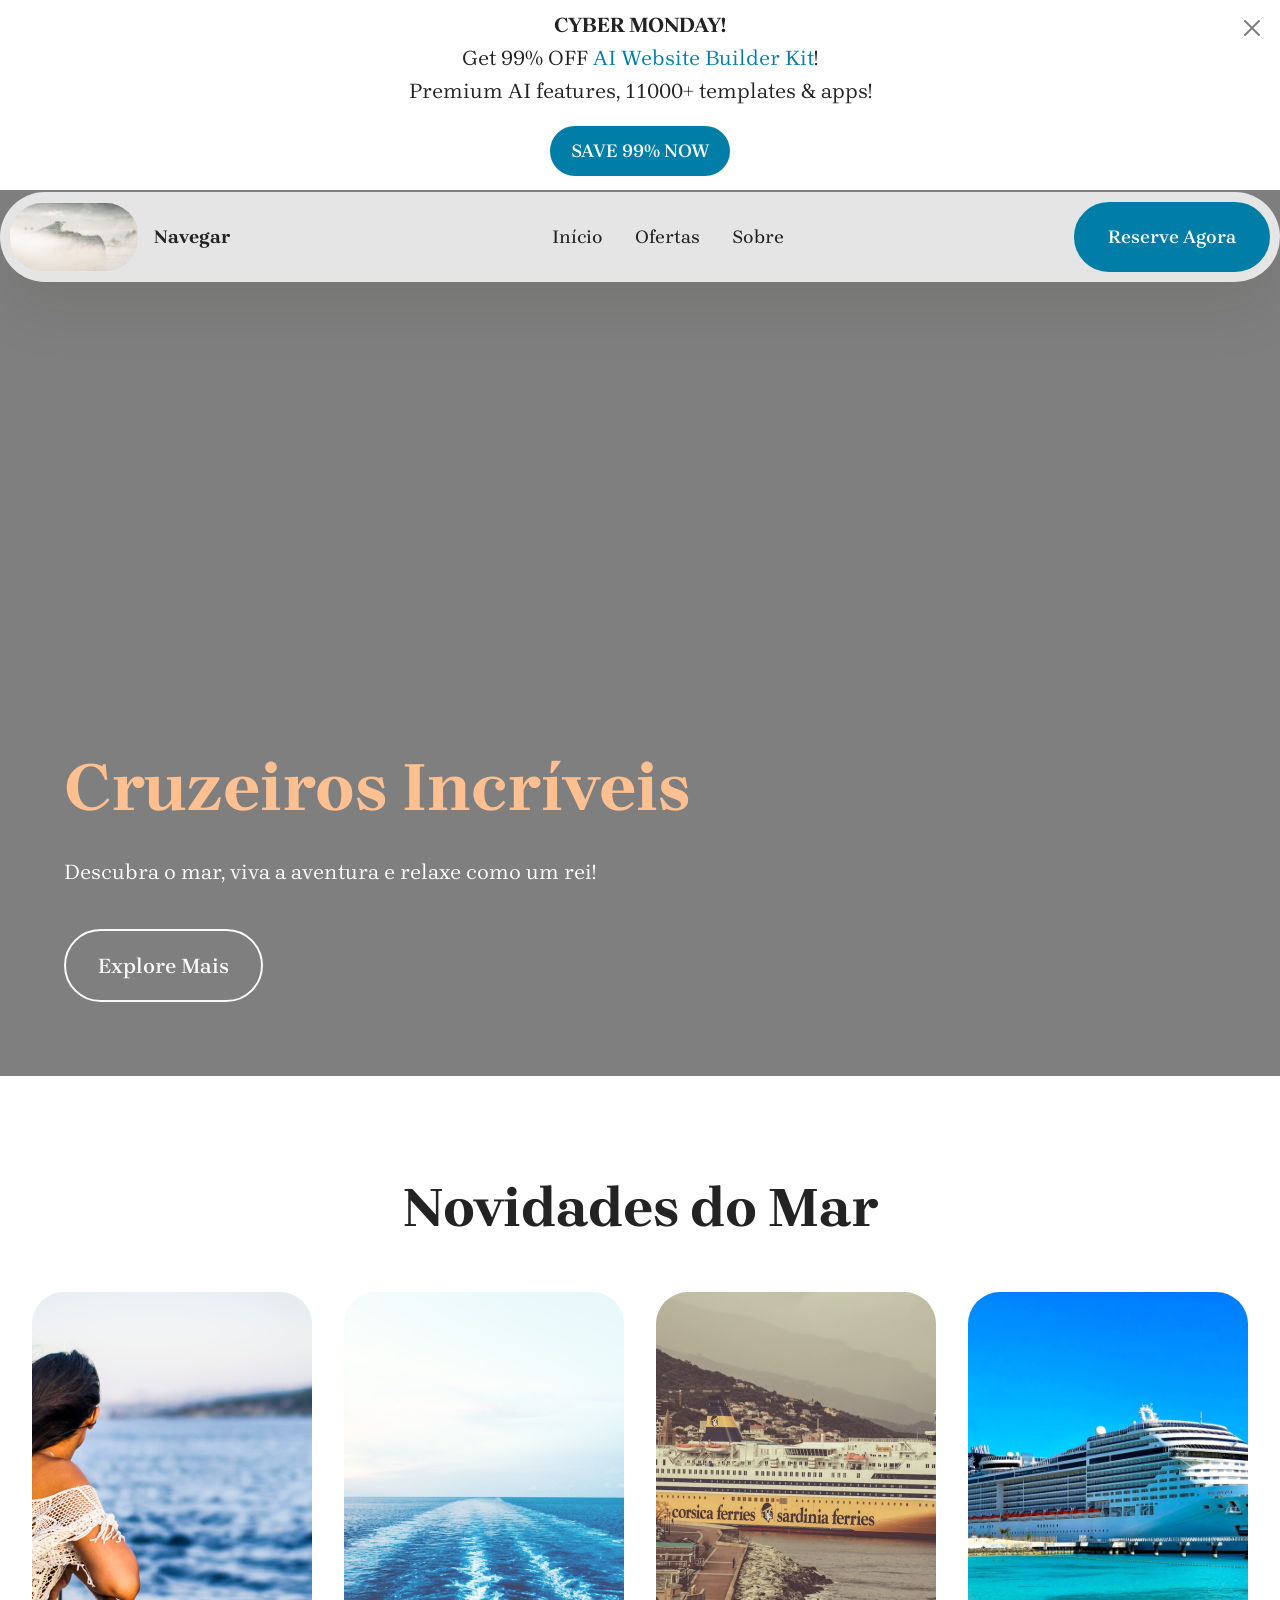
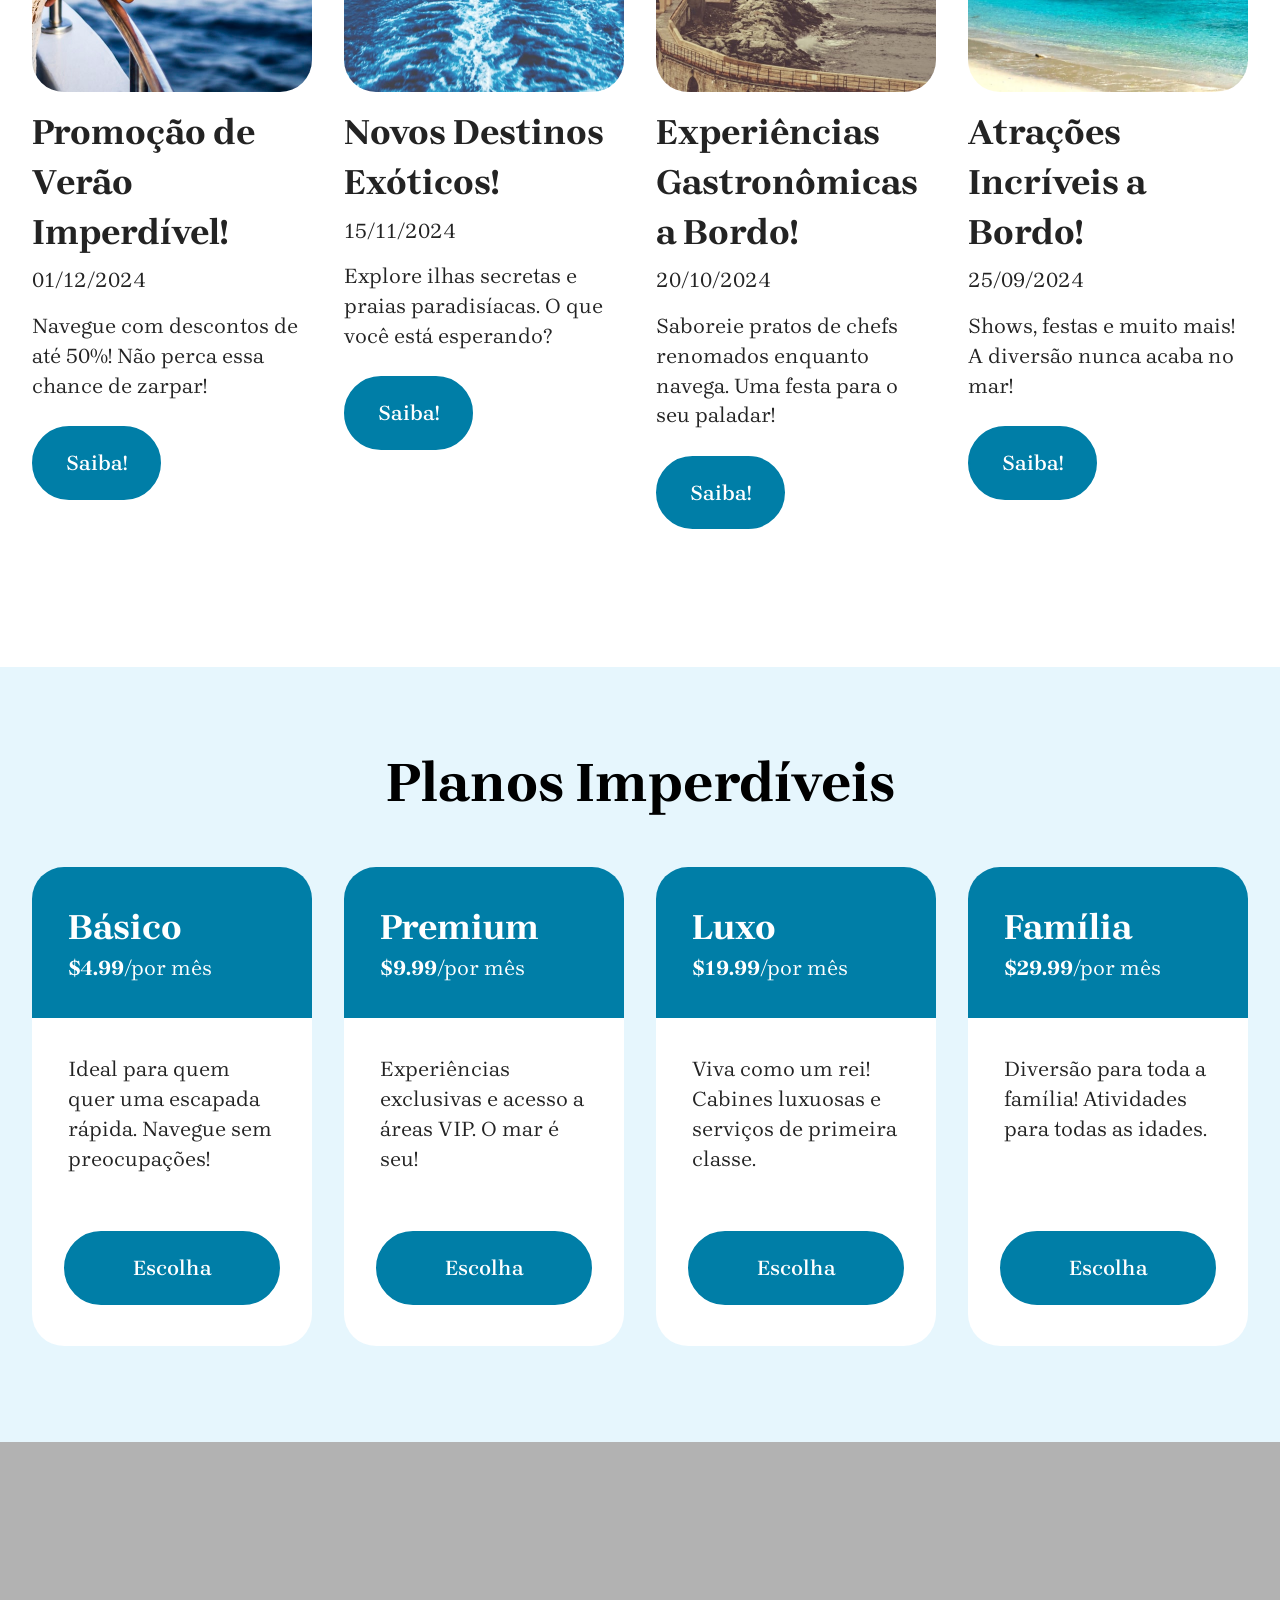
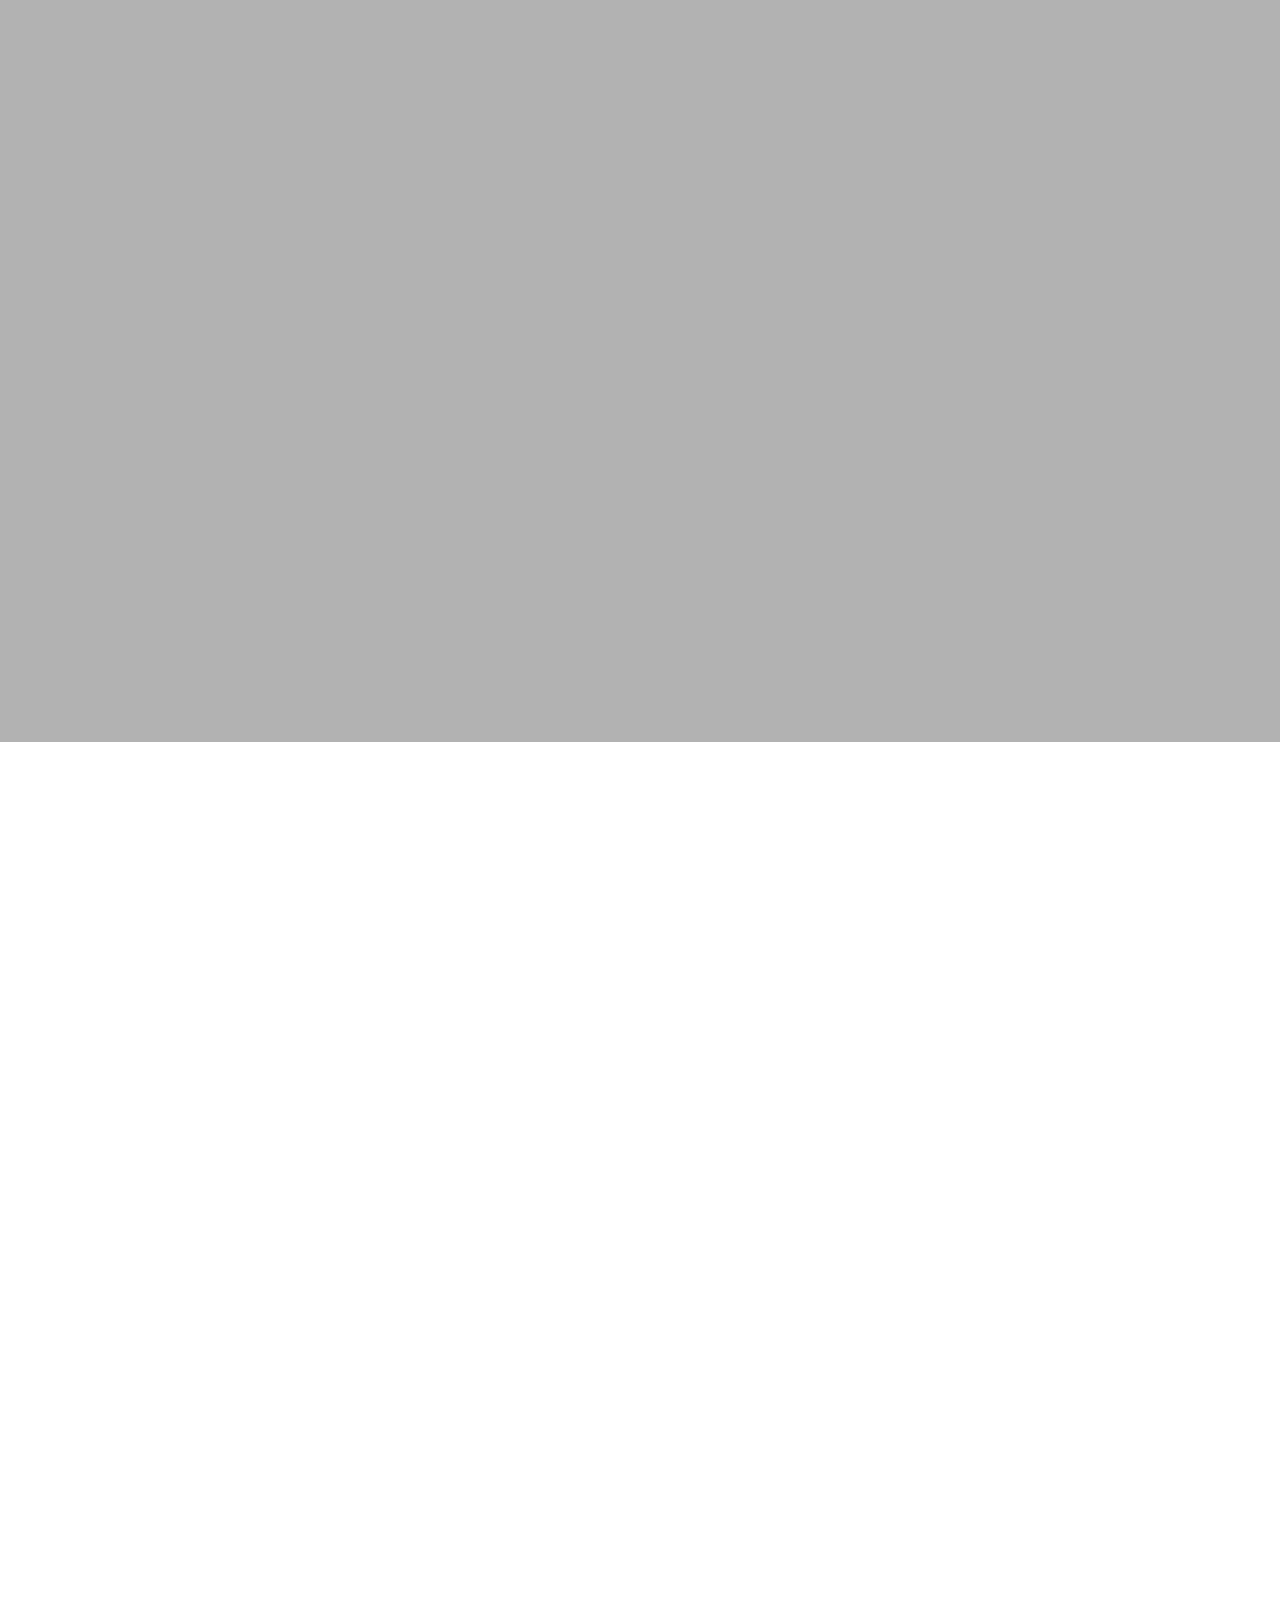
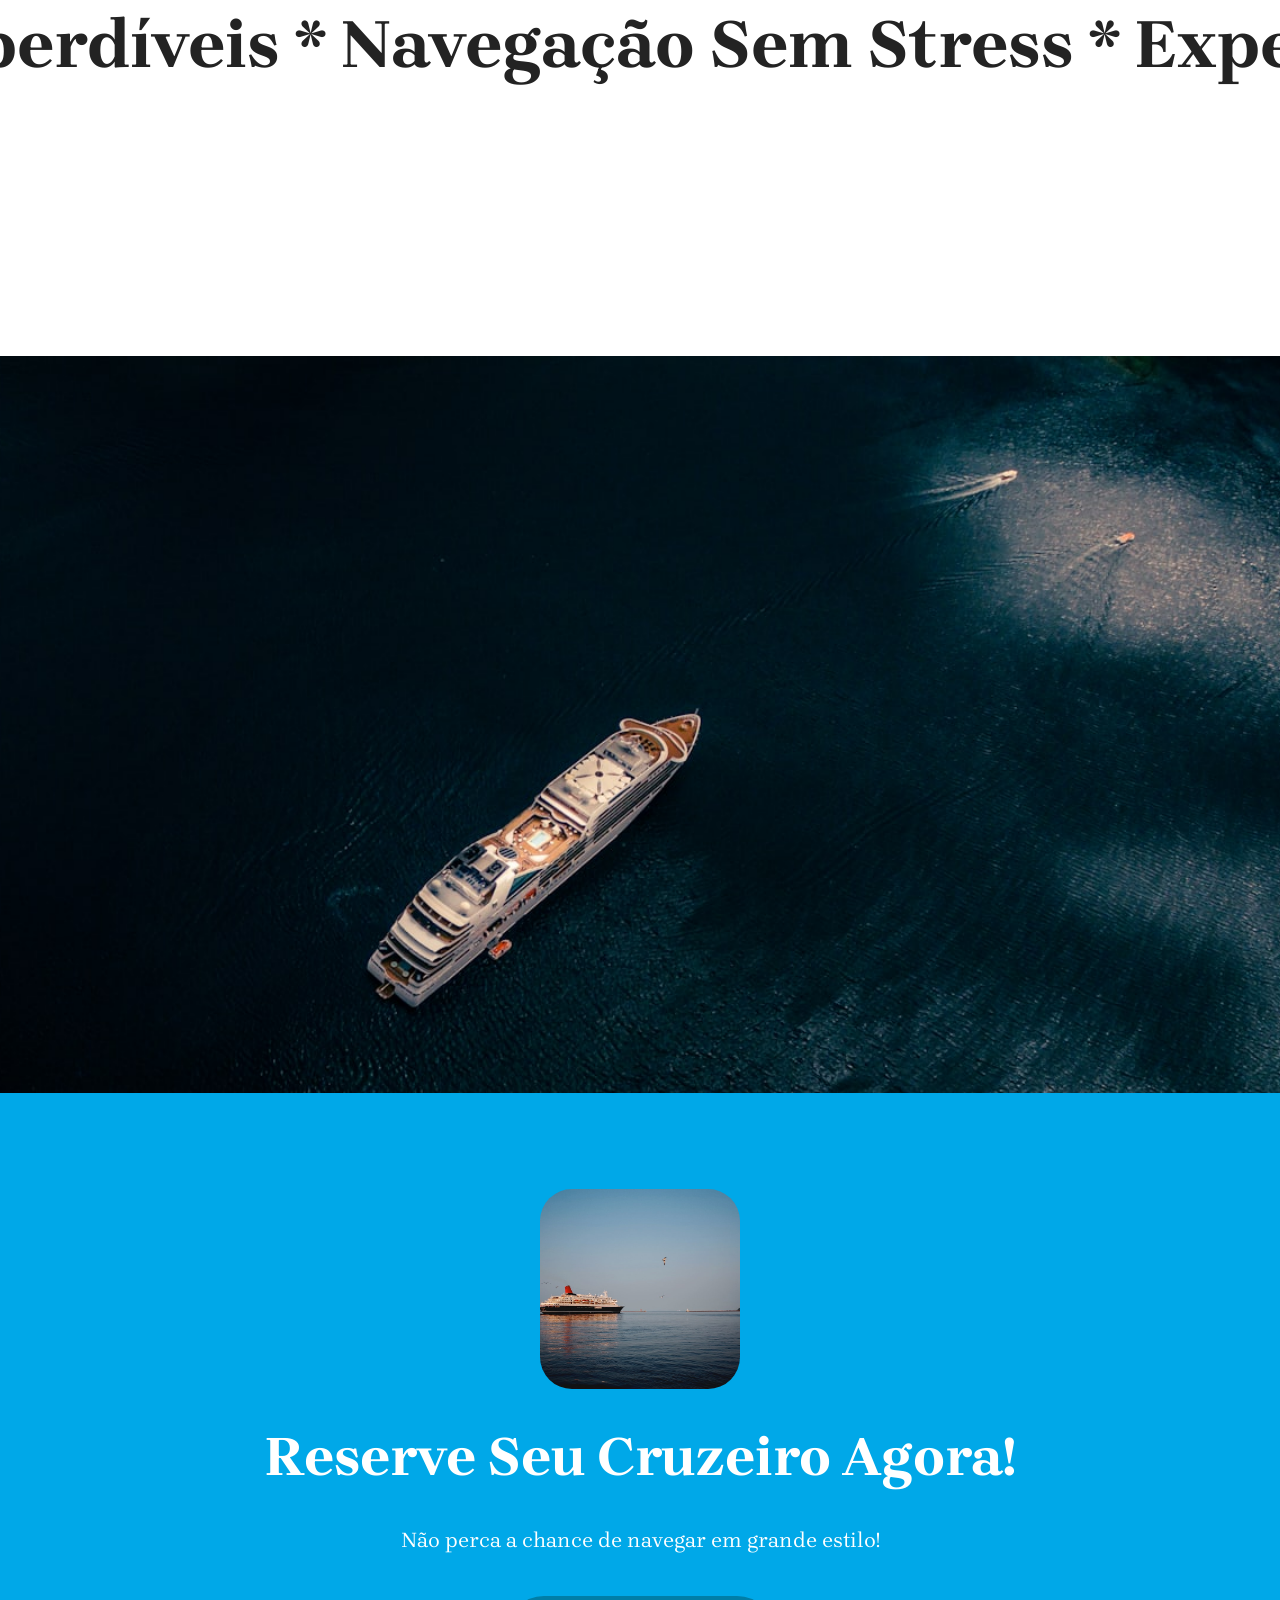
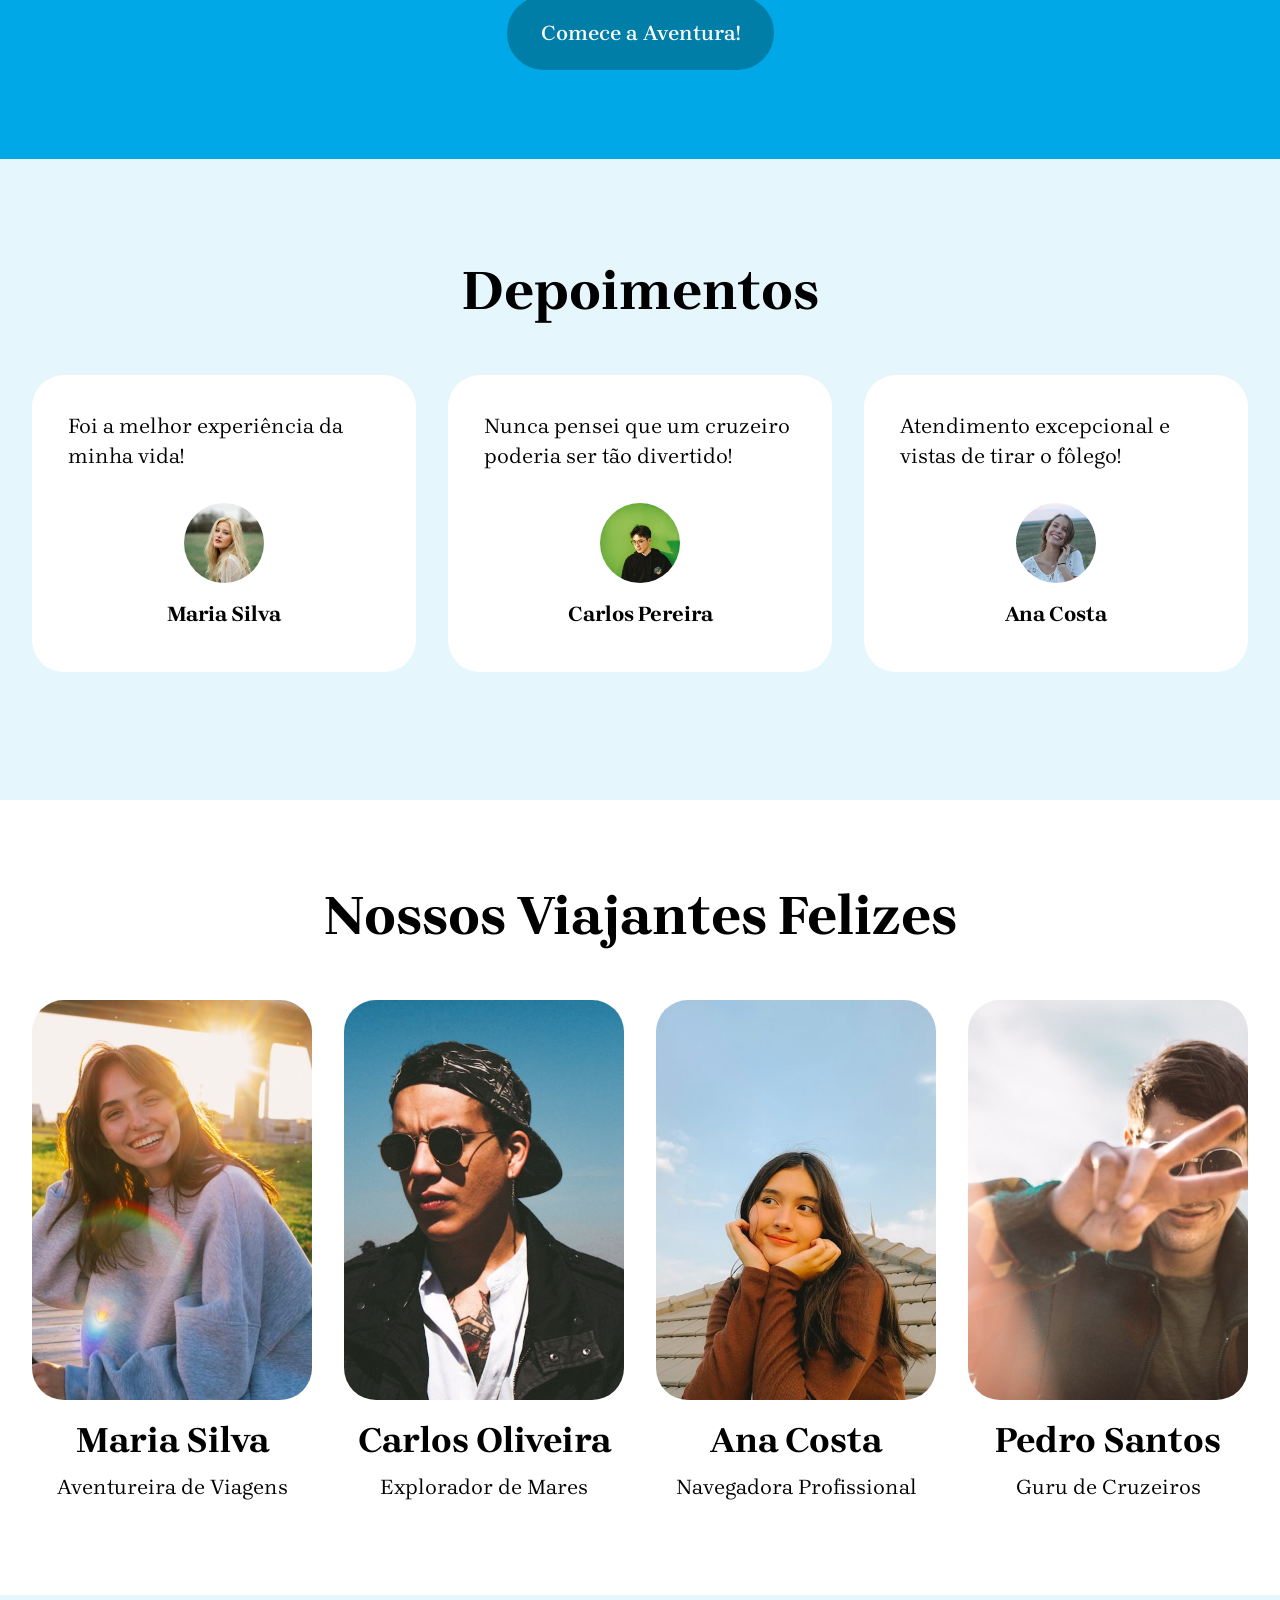
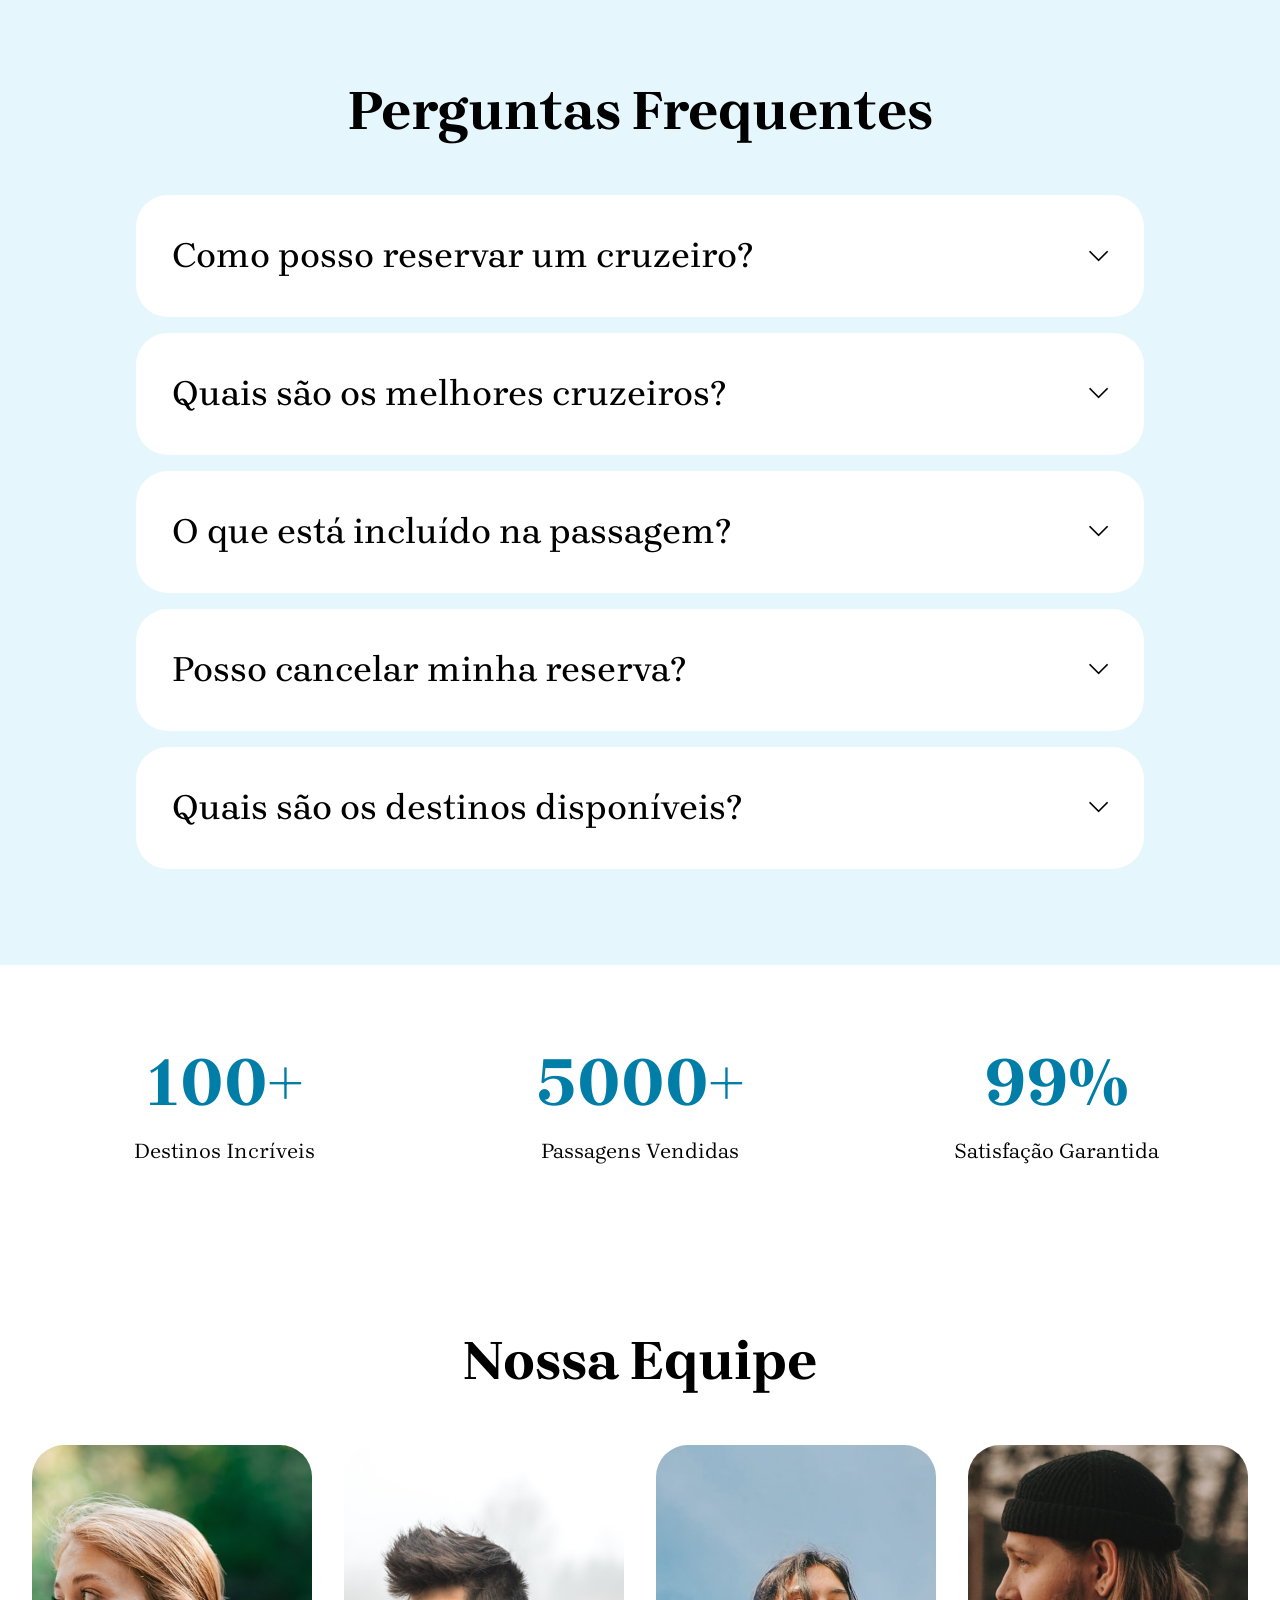
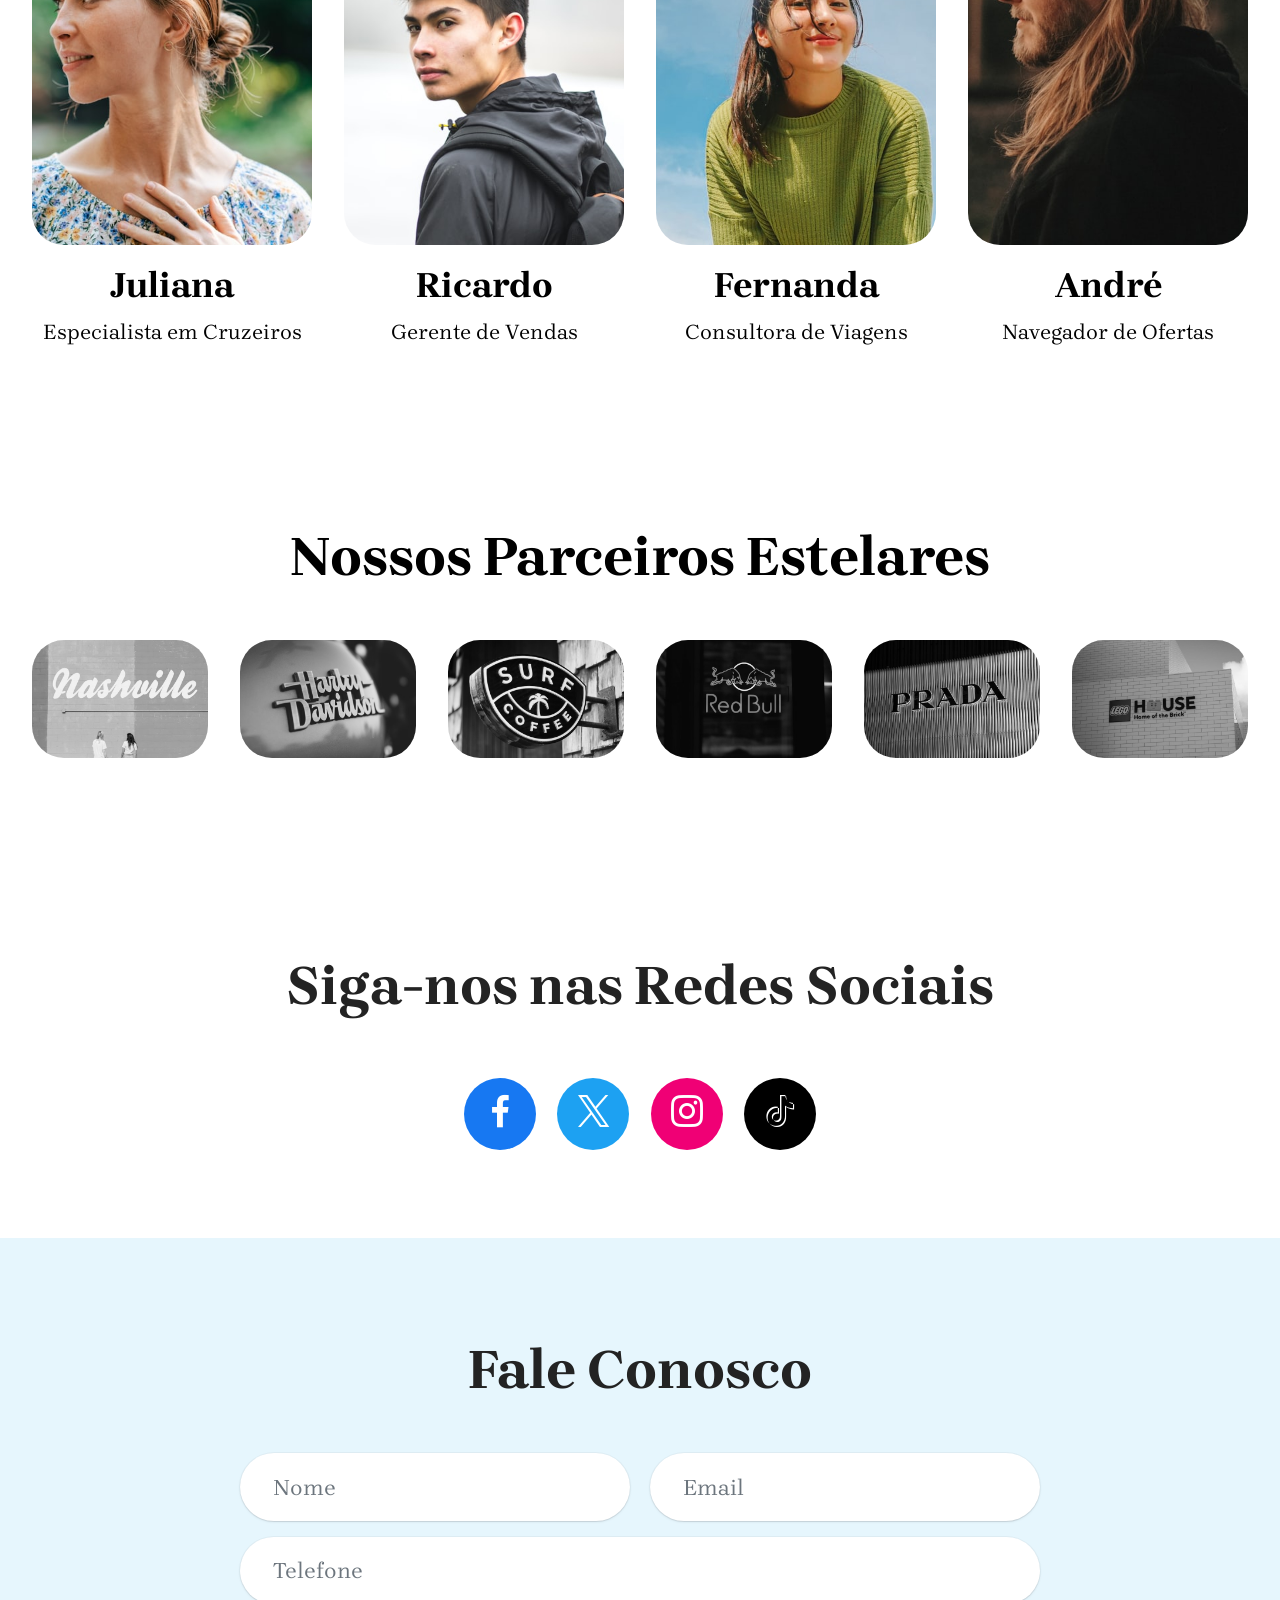
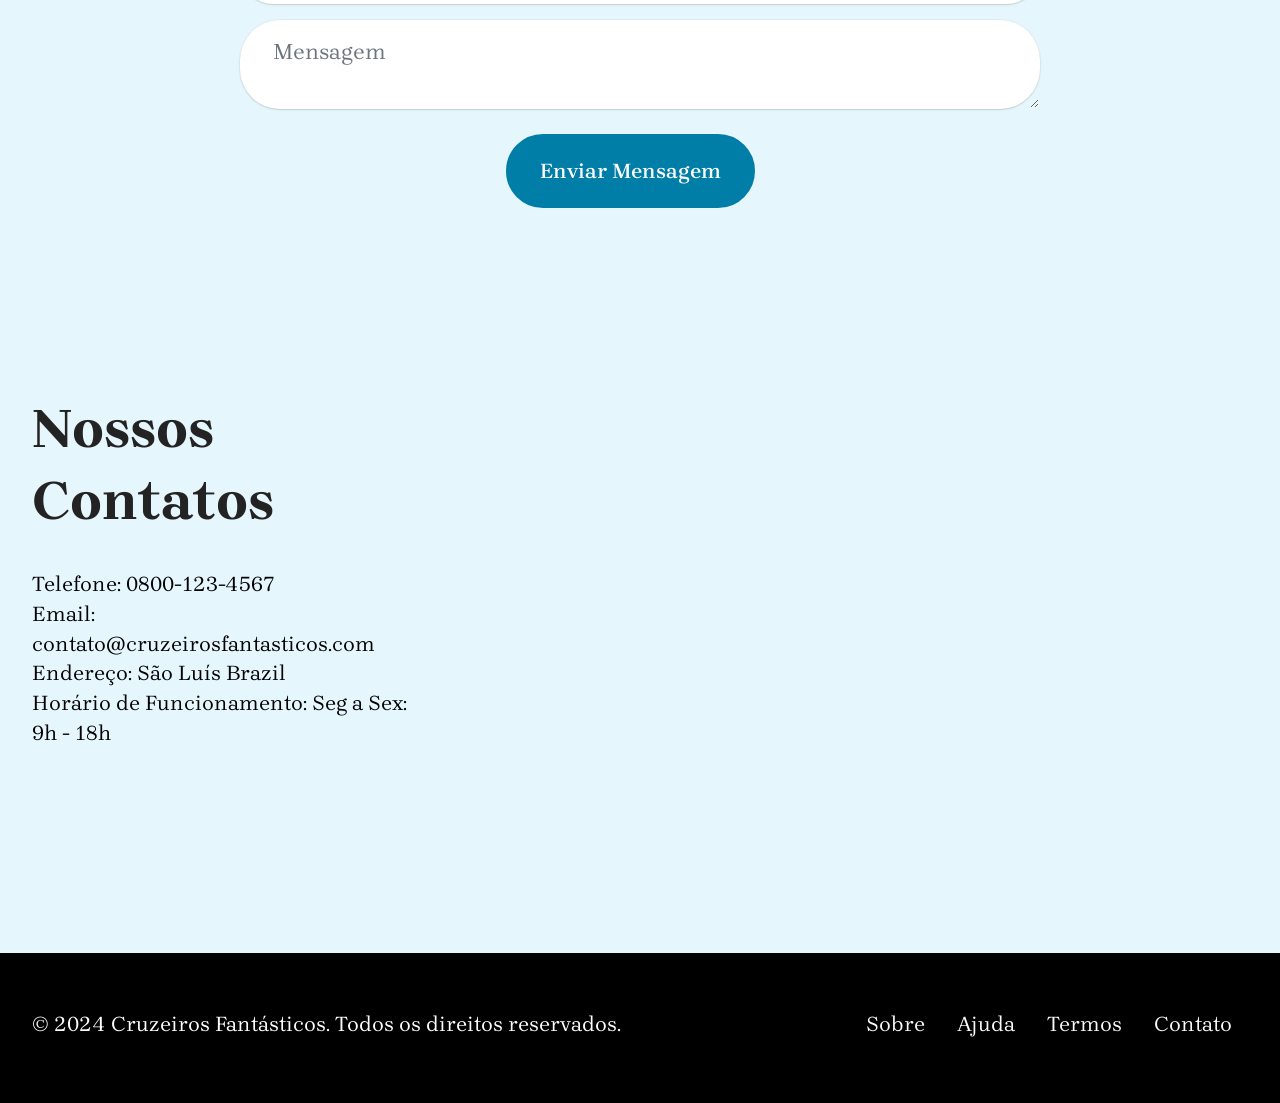
==== commit 0fb43057: "feat: corigui file path" ====
--- a/index.html
+++ b/index.html
@@ -4,25 +4,21 @@
   <meta http-equiv="X-UA-Compatible" content="IE=edge">
   
   <meta name="viewport" content="width=device-width, initial-scale=1, minimum-scale=1">
-  <link rel="shortcut icon" href="../5JJinFU7Y9pM.com/967589/assets/images/eDEuMwJntKJ6.jpeg" type="image/x-icon">
+  <link rel="shortcut icon" href="./5JJinFU7Y9pM.com/967589/assets/images/eDEuMwJntKJ6.jpeg" type="image/x-icon">
   <meta name="description" content="Descubra as melhores ofertas de passagens de cruzeiros e embarque em uma aventura inesquecível pelos mares do mundo. Reserve sua viagem hoje mesmo!">
   <title>Cruise Ticket Sales</title>
-  <link rel="stylesheet" href="../5JJinFU7Y9pM.com/967589/assets/web/assets/mobirise-icons2/mobirise2_rnd%3D1733252189955.css">
-  <link rel="stylesheet" href="../5JJinFU7Y9pM.com/967589/assets/bootstrap/css/bootstrap.min_rnd%3D1733252189955.css">
-  <link rel="stylesheet" href="../5JJinFU7Y9pM.com/967589/assets/bootstrap/css/bootstrap-grid.min_rnd%3D1733252189955.css">
-  <link rel="stylesheet" href="../5JJinFU7Y9pM.com/967589/assets/bootstrap/css/bootstrap-reboot.min_rnd%3D1733252189955.css">
-  <link rel="stylesheet" href="../5JJinFU7Y9pM.com/967589/assets/parallax/jarallax_rnd%3D1733252189955.css">
-  <link rel="stylesheet" href="../5JJinFU7Y9pM.com/967589/assets/dropdown/css/style_rnd%3D1733252189955.css">
-  <link rel="stylesheet" href="../5JJinFU7Y9pM.com/967589/assets/socicon/css/styles_rnd%3D1733252189955.css">
-  <link rel="stylesheet" href="../5JJinFU7Y9pM.com/967589/assets/theme/css/style_rnd%3D1733252189955.css">
-  <link rel="stylesheet" href="../5JJinFU7Y9pM.com/967589/assets/recaptcha_rnd%3D1733252189955.css">
+  <link rel="stylesheet" href="./5JJinFU7Y9pM.com/967589/assets/web/assets/mobirise-icons2/mobirise2_rnd%3D1733252189955.css">
+  <link rel="stylesheet" href="./5JJinFU7Y9pM.com/967589/assets/bootstrap/css/bootstrap.min_rnd%3D1733252189955.css">
+  <link rel="stylesheet" href="./5JJinFU7Y9pM.com/967589/assets/bootstrap/css/bootstrap-grid.min_rnd%3D1733252189955.css">
+  <link rel="stylesheet" href="./5JJinFU7Y9pM.com/967589/assets/bootstrap/css/bootstrap-reboot.min_rnd%3D1733252189955.css">
+  <link rel="stylesheet" href="./5JJinFU7Y9pM.com/967589/assets/parallax/jarallax_rnd%3D1733252189955.css">
+  <link rel="stylesheet" href="./5JJinFU7Y9pM.com/967589/assets/dropdown/css/style_rnd%3D1733252189955.css">
+  <link rel="stylesheet" href="./5JJinFU7Y9pM.com/967589/assets/socicon/css/styles_rnd%3D1733252189955.css">
+  <link rel="stylesheet" href="./5JJinFU7Y9pM.com/967589/assets/theme/css/style_rnd%3D1733252189955.css">
+  <link rel="stylesheet" href="./5JJinFU7Y9pM.com/967589/assets/recaptcha_rnd%3D1733252189955.css">
   <link rel="preload" href="https://fonts.googleapis.com/css2?family=Brygada+1918:wght@400;700&amp;display=swap&amp;display=swap" as="style" onload="this.onload=null;this.rel='stylesheet'">
   <noscript><link rel="stylesheet" href="https://fonts.googleapis.com/css2?family=Brygada+1918:wght@400;700&display=swap&display=swap"></noscript>
-  <link rel="stylesheet" href="../5JJinFU7Y9pM.com/967589/assets/css/mbr-additional_rnd%3D1733252189955.css" type="text/css">
-  
-  
-  
-  
+  <link rel="stylesheet" href="./5JJinFU7Y9pM.com/967589/assets/css/mbr-additional_rnd%3D1733252189955.css" type="text/css">
 
 
 <style>
@@ -68,7 +64,6 @@
 #mobiriseBanner .banner p {
   overflow: hidden;
   display: -webkit-box;
-  -webkit-line-clamp: 4;
   -webkit-box-orient: vertical;
   animation: none;
   visibility: visible;
@@ -144,7 +139,7 @@
 			<div class="navbar-brand">
 				<span class="navbar-logo">
 					<a href="#">
-						<img src="../5JJinFU7Y9pM.com/967589/assets/images/eDEuMwJntKJ6.jpeg" alt="" style="height: 4.3rem;">
+						<img src="./5JJinFU7Y9pM.com/967589/assets/images/eDEuMwJntKJ6.jpeg" alt="" style="height: 4.3rem;">
 					</a>
 				</span>
 				<span class="navbar-caption-wrap"><a class="navbar-caption text-black display-4" href="#">Navegar</a></span>
@@ -212,7 +207,7 @@
       <div class="item features-image col-12 col-md-6 col-lg-3 active">
         <div class="item-wrapper">
           <div class="item-img mb-3">
-            <img src="../5JJinFU7Y9pM.com/967589/assets/images/zo4T6pv1y5Id.jpeg" alt="" title="">
+            <img src="./5JJinFU7Y9pM.com/967589/assets/images/zo4T6pv1y5Id.jpeg" alt="" title="">
           </div>
           <div class="item-content align-left">
             <h5 class="item-title mbr-fonts-style mt-0 mb-2 display-5">
@@ -229,7 +224,7 @@
       <div class="item features-image col-12 col-md-6 col-lg-3">
         <div class="item-wrapper">
           <div class="item-img mb-3">
-            <img src="../5JJinFU7Y9pM.com/967589/assets/images/uYawP724VRLQ.jpeg" alt="" title="" data-slide-to="1" data-bs-slide-to="1">
+            <img src="./5JJinFU7Y9pM.com/967589/assets/images/uYawP724VRLQ.jpeg" alt="" title="" data-slide-to="1" data-bs-slide-to="1">
           </div>
           <div class="item-content align-left">
             <h5 class="item-title mbr-fonts-style mb-2 mt-0 display-5">
@@ -246,7 +241,7 @@
       <div class="item features-image col-12 col-md-6 col-lg-3">
         <div class="item-wrapper">
           <div class="item-img mb-3">
-            <img src="../5JJinFU7Y9pM.com/967589/assets/images/P82UVERBTKAY.jpeg" alt="" title="" data-slide-to="2" data-bs-slide-to="2">
+            <img src="./5JJinFU7Y9pM.com/967589/assets/images/P82UVERBTKAY.jpeg" alt="" title="" data-slide-to="2" data-bs-slide-to="2">
           </div>
           <div class="item-content align-left">
             <h5 class="item-title mbr-fonts-style mb-2 mt-0 display-5">
@@ -263,7 +258,7 @@
       <div class="item features-image col-12 col-md-6 col-lg-3">
         <div class="item-wrapper">
           <div class="item-img mb-3">
-            <img src="../5JJinFU7Y9pM.com/967589/assets/images/zdF0puUXCpBy.jpeg" alt="" title="" data-slide-to="2" data-bs-slide-to="2">
+            <img src="./5JJinFU7Y9pM.com/967589/assets/images/zdF0puUXCpBy.jpeg" alt="" title="" data-slide-to="2" data-bs-slide-to="2">
           </div>
           <div class="item-content align-left">
             <h5 class="item-title mbr-fonts-style mb-2 mt-0 display-5">
@@ -396,30 +391,30 @@
     <div class="grid-container">
       <div class="grid-container-1" style="transform: translate3d(-200px, 0px, 0px);">
         <div class="grid-item">
-          <img src="../5JJinFU7Y9pM.com/967589/assets/images/bilZtsq7xo5g.jpeg" alt="">
+          <img src="./5JJinFU7Y9pM.com/967589/assets/images/bilZtsq7xo5g.jpeg" alt="">
         </div>
         <div class="grid-item">
-          <img src="../5JJinFU7Y9pM.com/967589/assets/images/5sxLkDh1JjiT.jpeg" alt="">
+          <img src="./5JJinFU7Y9pM.com/967589/assets/images/5sxLkDh1JjiT.jpeg" alt="">
         </div>
         <div class="grid-item">
-          <img src="../5JJinFU7Y9pM.com/967589/assets/images/VzfGVIOyMTge.jpeg" alt="">
+          <img src="./5JJinFU7Y9pM.com/967589/assets/images/VzfGVIOyMTge.jpeg" alt="">
         </div>
         <div class="grid-item">
-          <img src="../5JJinFU7Y9pM.com/967589/assets/images/HEhvZarD4Iwh.jpeg" alt="">
+          <img src="./5JJinFU7Y9pM.com/967589/assets/images/HEhvZarD4Iwh.jpeg" alt="">
         </div>
       </div>
       <div class="grid-container-2" style="transform: translate3d(-70px, 0px, 0px);">
         <div class="grid-item">
-          <img src="../5JJinFU7Y9pM.com/967589/assets/images/NFCFNbdCwkp3.jpeg" alt="">
+          <img src="./5JJinFU7Y9pM.com/967589/assets/images/NFCFNbdCwkp3.jpeg" alt="">
         </div>
         <div class="grid-item">
-          <img src="../5JJinFU7Y9pM.com/967589/assets/images/vTFWgWr3m7Xo.jpeg" alt="">
+          <img src="./5JJinFU7Y9pM.com/967589/assets/images/vTFWgWr3m7Xo.jpeg" alt="">
         </div>
         <div class="grid-item">
-          <img src="../5JJinFU7Y9pM.com/967589/assets/images/icZdUGG5GDPo.jpeg" alt="">
+          <img src="./5JJinFU7Y9pM.com/967589/assets/images/icZdUGG5GDPo.jpeg" alt="">
         </div>
         <div class="grid-item">
-          <img src="../5JJinFU7Y9pM.com/967589/assets/images/6BCMS2N05fGe.jpeg" alt="">
+          <img src="./5JJinFU7Y9pM.com/967589/assets/images/6BCMS2N05fGe.jpeg" alt="">
         </div>
       </div>
     </div>
@@ -458,7 +453,7 @@
     <div class="text-center container">
         <div class="row mb-4 justify-content-center">
             <div class="col-12 col-md-4">
-                <img src="../5JJinFU7Y9pM.com/967589/assets/images/3jw0CP5XNkEg.jpeg" alt="">
+                <img src="./5JJinFU7Y9pM.com/967589/assets/images/3jw0CP5XNkEg.jpeg" alt="">
             </div>
         </div>
         <div class="row justify-content-center">
@@ -493,7 +488,7 @@
 					<div class="card-box align-left">
 						<p class="card-text mbr-fonts-style display-7">Foi a melhor experiência da minha vida!</p>
 						<div class="img-wrapper mt-4 mb-3">
-							<img src="../5JJinFU7Y9pM.com/967589/assets/images/CrOX9OUhIdWK.jpeg" data-slide-to="0" data-bs-slide-to="0" alt="">
+							<img src="./5JJinFU7Y9pM.com/967589/assets/images/CrOX9OUhIdWK.jpeg" data-slide-to="0" data-bs-slide-to="0" alt="">
 						</div>
 						<h5 class="card-title mbr-fonts-style display-7">
 							<strong>Maria Silva</strong>
@@ -506,7 +501,7 @@
 					<div class="card-box align-left">
 						<p class="card-text mbr-fonts-style display-7">Nunca pensei que um cruzeiro poderia ser tão divertido!</p>
 						<div class="img-wrapper mt-4 mb-3">
-							<img src="../5JJinFU7Y9pM.com/967589/assets/images/NWzgPjsN4Tbq.jpeg" data-slide-to="4" data-bs-slide-to="4" alt="">
+							<img src="./5JJinFU7Y9pM.com/967589/assets/images/NWzgPjsN4Tbq.jpeg" data-slide-to="4" data-bs-slide-to="4" alt="">
 						</div>
 						<h5 class="card-title mbr-fonts-style display-7">
 							<strong>Carlos Pereira</strong>
@@ -519,7 +514,7 @@
 					<div class="card-box align-left">
 						<p class="card-text mbr-fonts-style display-7">Atendimento excepcional e vistas de tirar o fôlego!</p>
 						<div class="img-wrapper mt-4 mb-3">
-							<img src="../5JJinFU7Y9pM.com/967589/assets/images/2sGr4oe4oxCn.jpeg" data-slide-to="5" data-bs-slide-to="5" alt="">
+							<img src="./5JJinFU7Y9pM.com/967589/assets/images/2sGr4oe4oxCn.jpeg" data-slide-to="5" data-bs-slide-to="5" alt="">
 						</div>
 						<h5 class="card-title mbr-fonts-style display-7">
 							<strong>Ana Costa</strong>
@@ -549,7 +544,7 @@
             <div class="item features-image col-12 col-md-6 col-lg-3">
                 <div class="item-wrapper">
                     <div class="item-img mb-3">
-                        <img src="../5JJinFU7Y9pM.com/967589/assets/images/VYpZk7CwCIIr.jpeg" alt="" title="">
+                        <img src="./5JJinFU7Y9pM.com/967589/assets/images/VYpZk7CwCIIr.jpeg" alt="" title="">
                     </div>
                     <div class="item-content align-left">
                         <h5 class="item-title mbr-fonts-style display-5">
@@ -564,7 +559,7 @@
             <div class="item features-image col-12 col-md-6 col-lg-3">
                 <div class="item-wrapper">
                     <div class="item-img mb-3">
-                        <img src="../5JJinFU7Y9pM.com/967589/assets/images/EIoEahBifX7n.jpeg" alt="" title="">
+                        <img src="./5JJinFU7Y9pM.com/967589/assets/images/EIoEahBifX7n.jpeg" alt="" title="">
                     </div>
                     <div class="item-content align-left">
                         <h5 class="item-title mbr-fonts-style display-5">
@@ -579,7 +574,7 @@
             <div class="item features-image col-12 col-md-6 col-lg-3">
                 <div class="item-wrapper">
                     <div class="item-img mb-3">
-                        <img src="../5JJinFU7Y9pM.com/967589/assets/images/5LZDYvnGwU3s.jpeg" alt="" title="">
+                        <img src="./5JJinFU7Y9pM.com/967589/assets/images/5LZDYvnGwU3s.jpeg" alt="" title="">
                     </div>
                     <div class="item-content align-left">
                         <h5 class="item-title mbr-fonts-style display-5">
@@ -594,7 +589,7 @@
             <div class="item features-image col-12 col-md-6 col-lg-3">
                 <div class="item-wrapper">
                     <div class="item-img mb-3">
-                       <img src="../5JJinFU7Y9pM.com/967589/assets/images/83TQwcZ5YjRj.jpeg" alt="" title="" data-slide-to="3" data-bs-slide-to="3">
+                       <img src="./5JJinFU7Y9pM.com/967589/assets/images/83TQwcZ5YjRj.jpeg" alt="" title="" data-slide-to="3" data-bs-slide-to="3">
                     </div>
                     <div class="item-content align-left">
                         <h5 class="item-title mbr-fonts-style display-5">
@@ -767,7 +762,7 @@
             <div class="item features-image col-12 col-md-6 col-lg-3">
                 <div class="item-wrapper">
                     <div class="item-img mb-3">
-                        <img src="../5JJinFU7Y9pM.com/967589/assets/images/AoWOZuu2gLXv.jpeg" alt="" title="">
+                        <img src="./5JJinFU7Y9pM.com/967589/assets/images/AoWOZuu2gLXv.jpeg" alt="" title="">
                     </div>
                     <div class="item-content align-left">
                         <h5 class="item-title mbr-fonts-style display-5">
@@ -782,7 +777,7 @@
             <div class="item features-image col-12 col-md-6 col-lg-3">
                 <div class="item-wrapper">
                     <div class="item-img mb-3">
-                        <img src="../5JJinFU7Y9pM.com/967589/assets/images/HLsa1eeJqFiJ.jpeg" alt="" title="">
+                        <img src="./5JJinFU7Y9pM.com/967589/assets/images/HLsa1eeJqFiJ.jpeg" alt="" title="">
                     </div>
                     <div class="item-content align-left">
                         <h5 class="item-title mbr-fonts-style display-5">
@@ -797,7 +792,7 @@
             <div class="item features-image col-12 col-md-6 col-lg-3">
                 <div class="item-wrapper">
                     <div class="item-img mb-3">
-                        <img src="../5JJinFU7Y9pM.com/967589/assets/images/4Eu3M7uNaagS.jpeg" alt="" title="">
+                        <img src="./5JJinFU7Y9pM.com/967589/assets/images/4Eu3M7uNaagS.jpeg" alt="" title="">
                     </div>
                     <div class="item-content align-left">
                         <h5 class="item-title mbr-fonts-style display-5">
@@ -812,7 +807,7 @@
             <div class="item features-image col-12 col-md-6 col-lg-3">
                 <div class="item-wrapper">
                     <div class="item-img mb-3">
-                       <img src="../5JJinFU7Y9pM.com/967589/assets/images/R7I8tSwgPPYu.jpeg" alt="" title="" data-slide-to="3" data-bs-slide-to="3">
+                       <img src="./5JJinFU7Y9pM.com/967589/assets/images/R7I8tSwgPPYu.jpeg" alt="" title="" data-slide-to="3" data-bs-slide-to="3">
                     </div>
                     <div class="item-content align-left">
                         <h5 class="item-title mbr-fonts-style display-5">
@@ -846,7 +841,7 @@
             <div class="item features-image col-12 col-md-6 col-sm-6 col-lg-2 active">
                 <div class="item-wrapper">
                     <div class="">
-                        <img src="../5JJinFU7Y9pM.com/967589/assets/images/F51ApFDoUpAZ.jpeg" alt="" title="" data-slide-to="1" data-bs-slide-to="1">
+                        <img src="./5JJinFU7Y9pM.com/967589/assets/images/F51ApFDoUpAZ.jpeg" alt="" title="" data-slide-to="1" data-bs-slide-to="1">
                     </div>
                     
                 </div>
@@ -854,7 +849,7 @@
             <div class="item features-image col-12 col-md-6 col-sm-6 col-lg-2">
                 <div class="item-wrapper">
                     <div class="">
-                        <img src="../5JJinFU7Y9pM.com/967589/assets/images/AWuREBOAggbK.jpeg" alt="" title="" data-slide-to="2" data-bs-slide-to="2">
+                        <img src="./5JJinFU7Y9pM.com/967589/assets/images/AWuREBOAggbK.jpeg" alt="" title="" data-slide-to="2" data-bs-slide-to="2">
                     </div>
                     
                 </div>
@@ -862,7 +857,7 @@
             <div class="item features-image col-12 col-md-6 col-sm-6 col-lg-2">
                 <div class="item-wrapper">
                     <div class="">
-                        <img src="../5JJinFU7Y9pM.com/967589/assets/images/4cPHd8w20hTV.jpeg" alt="" title="" data-slide-to="3" data-bs-slide-to="3">
+                        <img src="./5JJinFU7Y9pM.com/967589/assets/images/4cPHd8w20hTV.jpeg" alt="" title="" data-slide-to="3" data-bs-slide-to="3">
                     </div>
                     
                 </div>
@@ -870,7 +865,7 @@
             <div class="item features-image col-12 col-md-6 col-sm-6 col-lg-2">
                 <div class="item-wrapper">
                     <div class="">
-                        <img src="../5JJinFU7Y9pM.com/967589/assets/images/yUpNZcwzxJdl.jpeg" alt="" title="" data-slide-to="4" data-bs-slide-to="4">
+                        <img src="./5JJinFU7Y9pM.com/967589/assets/images/yUpNZcwzxJdl.jpeg" alt="" title="" data-slide-to="4" data-bs-slide-to="4">
                     </div>
                     
                 </div>
@@ -878,7 +873,7 @@
             <div class="item features-image col-12 col-md-6 col-sm-6 col-lg-2">
                 <div class="item-wrapper">
                     <div class="">
-                        <img src="../5JJinFU7Y9pM.com/967589/assets/images/VvfLBekn3TR6.jpeg" alt="" title="" data-slide-to="5" data-bs-slide-to="5">
+                        <img src="./5JJinFU7Y9pM.com/967589/assets/images/VvfLBekn3TR6.jpeg" alt="" title="" data-slide-to="5" data-bs-slide-to="5">
                     </div>
                     
                 </div>
@@ -886,7 +881,7 @@
             <div class="item features-image col-12 col-md-6 col-sm-6 col-lg-2">
                 <div class="item-wrapper">
                     <div class="">
-                        <img src="../5JJinFU7Y9pM.com/967589/assets/images/J2QTt4TtbwL2.jpeg" alt="" title="" data-slide-to="6" data-bs-slide-to="6">
+                        <img src="./5JJinFU7Y9pM.com/967589/assets/images/J2QTt4TtbwL2.jpeg" alt="" title="" data-slide-to="6" data-bs-slide-to="6">
                     </div>
                     
                 </div>
@@ -1040,19 +1035,19 @@
 </section>
 
 
-  <script src="../5JJinFU7Y9pM.com/967589/assets/web/assets/jquery/jquery.min_rnd%3D1733252189955.js"></script>
-  <script src="../5JJinFU7Y9pM.com/967589/assets/bootstrap/js/bootstrap.bundle.min_rnd%3D1733252189955.js"></script>
-  <script src="../5JJinFU7Y9pM.com/967589/assets/parallax/jarallax_rnd%3D1733252189955.js"></script>
-  <script src="../5JJinFU7Y9pM.com/967589/assets/smoothscroll/smooth-scroll_rnd%3D1733252189955.js"></script>
-  <script src="../5JJinFU7Y9pM.com/967589/assets/ytplayer/index_rnd%3D1733252189955.js"></script>
-  <script src="../5JJinFU7Y9pM.com/967589/assets/dropdown/js/navbar-dropdown_rnd%3D1733252189955.js"></script>
-  <script src="../5JJinFU7Y9pM.com/967589/assets/vimeoplayer/player_rnd%3D1733252189955.js"></script>
-  <script src="../5JJinFU7Y9pM.com/967589/assets/scrollgallery/scroll-gallery_rnd%3D1733252189955.js"></script>
-  <script src="../5JJinFU7Y9pM.com/967589/assets/masonry/masonry.pkgd.min_rnd%3D1733252189955.js"></script>
-  <script src="../5JJinFU7Y9pM.com/967589/assets/imagesloaded/imagesloaded.pkgd.min_rnd%3D1733252189955.js"></script>
-  <script src="../5JJinFU7Y9pM.com/967589/assets/mbr-switch-arrow/mbr-switch-arrow_rnd%3D1733252189955.js"></script>
-  <script src="../5JJinFU7Y9pM.com/967589/assets/theme/js/script_rnd%3D1733252189955.js"></script>
-  <script src="../5JJinFU7Y9pM.com/967589/assets/formoid.min_rnd%3D1733252189955.js"></script>
+  <script src="./5JJinFU7Y9pM.com/967589/assets/web/assets/jquery/jquery.min_rnd%3D1733252189955.js"></script>
+  <script src="./5JJinFU7Y9pM.com/967589/assets/bootstrap/js/bootstrap.bundle.min_rnd%3D1733252189955.js"></script>
+  <script src="./5JJinFU7Y9pM.com/967589/assets/parallax/jarallax_rnd%3D1733252189955.js"></script>
+  <script src="./5JJinFU7Y9pM.com/967589/assets/smoothscroll/smooth-scroll_rnd%3D1733252189955.js"></script>
+  <script src="./5JJinFU7Y9pM.com/967589/assets/ytplayer/index_rnd%3D1733252189955.js"></script>
+  <script src="./5JJinFU7Y9pM.com/967589/assets/dropdown/js/navbar-dropdown_rnd%3D1733252189955.js"></script>
+  <script src="./5JJinFU7Y9pM.com/967589/assets/vimeoplayer/player_rnd%3D1733252189955.js"></script>
+  <script src="./5JJinFU7Y9pM.com/967589/assets/scrollgallery/scroll-gallery_rnd%3D1733252189955.js"></script>
+  <script src="./5JJinFU7Y9pM.com/967589/assets/masonry/masonry.pkgd.min_rnd%3D1733252189955.js"></script>
+  <script src="./5JJinFU7Y9pM.com/967589/assets/imagesloaded/imagesloaded.pkgd.min_rnd%3D1733252189955.js"></script>
+  <script src="./5JJinFU7Y9pM.com/967589/assets/mbr-switch-arrow/mbr-switch-arrow_rnd%3D1733252189955.js"></script>
+  <script src="./5JJinFU7Y9pM.com/967589/assets/theme/js/script_rnd%3D1733252189955.js"></script>
+  <script src="./5JJinFU7Y9pM.com/967589/assets/formoid.min_rnd%3D1733252189955.js"></script>
   
   
   
